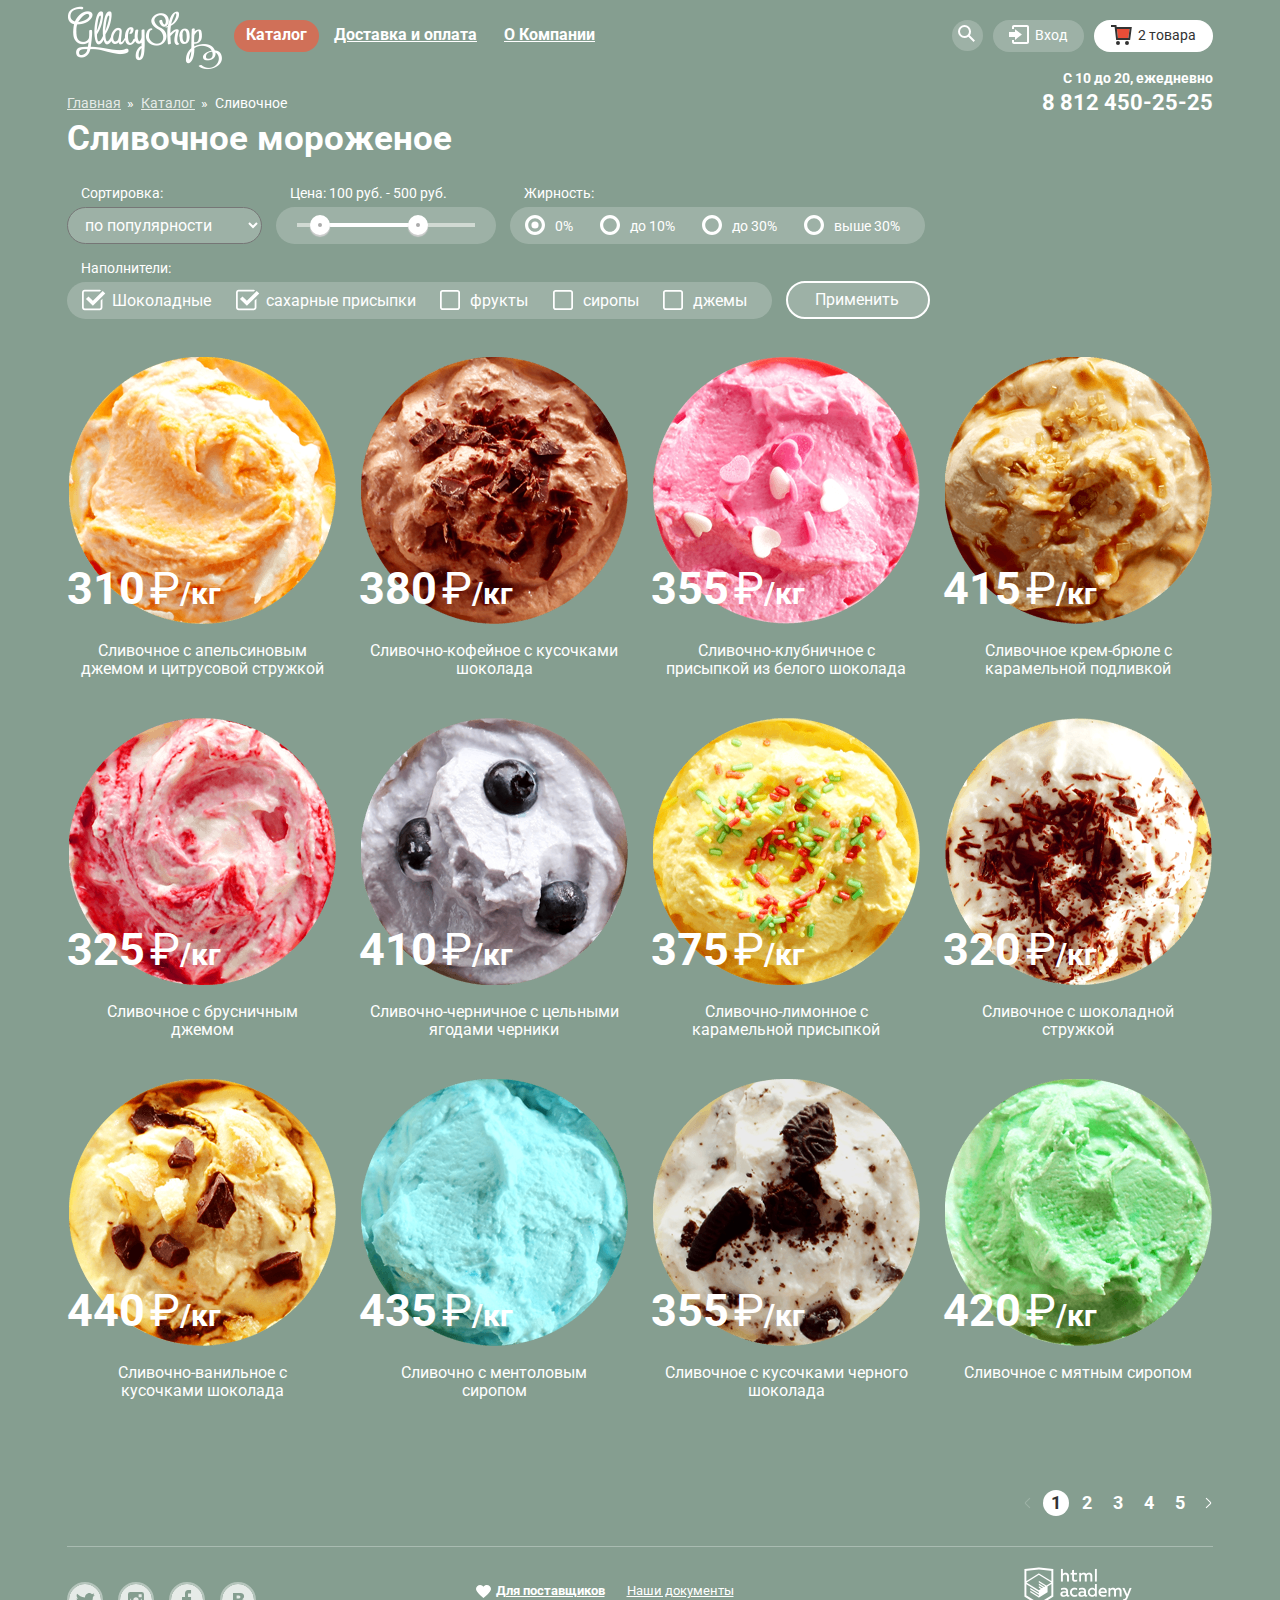
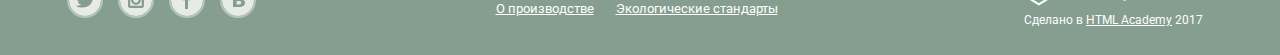
==== catalog.html @ 6d19d8b7 "Завершение стилизации" ====
<!DOCTYPE html>
<html lang="ru">
    <head>
    	<meta charset="utf-8">
    	<title>Каталог Глейси</title>
    	<link rel="stylesheet" href="css/normalize.css">
    	<link href="https://fonts.googleapis.com/css?family=Roboto" rel="stylesheet">
    	<link href="https://fonts.googleapis.com/css?family=Roboto:400,700" rel="stylesheet">
    	<link rel="stylesheet" type="text/css" href="css/style.css">
  	</head>
  	<body class="inner-page">
		<header class="main-header">
			<nav class="main-navigation">
				<div class="container">
					<a class="main-header-logo" href="index.html">
						<img src="img/index-logo.png" width="154" height="64" alt="логотип Глейси">
					</a>
					<ul class="site-navigation">
						<li class="site-navigation-item site-navigation-current">
							<a class="no-hover">Каталог</a>

							<!--Появляется при наведении-->
							<ul class="catalog-navigation-hover">
								<li><a href="">Новинки</a></li>
								<li class="catalog-navigation-current"><a href="">Сливочные</a></li>
								<li><a href="">Щербеты</a></li>
								<li><a href="">Фруктовый лед</a></li>
								<li><a href="">Мелорин</a></li>
							</ul>
						</li>
						<li class="site-navigation-item">
							<a href="">Доставка и оплата</a>
						</li>
						<li class="site-navigation-item">
							<a href="">О Компании</a>
						</li>
					</ul>
					<ul class="user-navigation">
						<li class="search-link">
							<a href="#">
								<svg xmlns="http://www.w3.org/2000/svg" xmlns:xlink="http://www.w3.org/1999/xlink" width="17" height="17" viewBox="0 0 17 17">
                                <path fill="#FFF" d="M16.958 15.527L11.75 10.32A6.455 6.455 0 0 0 13 6.5 6.5 6.5 0 1 0 6.5 13a6.465 6.465 0 0 0 3.839-1.263l5.205 5.204 1.414-1.414zM6.5 11C4.019 11 2 8.981 2 6.5S4.019 2 6.5 2 11 4.019 11 6.5 8.981 11 6.5 11z"/>
                                </svg>
							<span class="visually-hidden">Поиск</span>
							</a>
 							<!--Появляется при наведении-->
 							 <div class="hover-search"> 
 						    <section class="button-search-hover">
 							    <form class="search-link-form" action="https://echo.htmlacademy.ru" method="get">
 								    <label class="visually-hidden" for="button-search">
                                        Поиск
                                    </label>
 								    <input type="text" id="button-search" name="search" placeholder="Что ищем?">
 							    </form>
 						    </section>
                            </div>
 						</li>
 						<li class="login-link">
 							<a class="login-link-user" href="#">
 								<svg xmlns="http://www.w3.org/2000/svg" xmlns:xlink="http://www.w3.org/1999/xlink" width="21" height="19" viewBox="0 0 21 19">
                                <g fill="#FFF">
                                <path d="M6 14.875L12.917 9.5 6 4.125v2.917H-.042v4.917H6z"/>
                                <path d="M18 0H5C3.9 0 3 .9 3 2v2h2V2h13v15H5v-2H3v2c0 1.1.9 2 2 2h13c1.1 0 2-.9 2-2V2c0-1.1-.9-2-2-2z"/>
                                </g>
                                </svg>
 							Вход
 							</a>
 							<!--Появляется при наведении-->
 							<div class="hover-link">
 						    <section class="button-login-hover">
 							    <form class="login-link-form" action="https://echo.htmlacademy.ru" method="post">
 								    <p>
 									    <label class="visually-hidden" for="button-email">Электронная почта</label>
 									    <input class="login-link-email" type="email" id="button-email" name="email" placeholder="Электронная почта">
 								    </p>
 								    <p>
 									    <label class="visually-hidden" for="button-password">Пароль</label>
 									    <input class="login-link-password" type="password" id="button-password" name="password" placeholder="Пароль">
                                    </p>
                                    <div class="login-link-footer">
                                        <button class="button button-login-link" type="submit" name="button-link">Войти</button>
                                        <p class="password-info">
                                            <a href="#">Забыли пароль?</a>
                                            <a href="#">Новая регистрация</a>
                                        </p>
                                    </div>
                                </form>
 						    </section>
                            </div>
 					    </li>
 						</li>
						<li class="basket basket-inner">
							<a class="basket-link" href="#">
								<svg xmlns="http://www.w3.org/2000/svg" width="21" height="20" viewBox="0 0 21 20">
                                <g fill="#333">
                                <path class="basket-orange" fill="#E84D37" d="M5.888 4.031L6.922 13h10.45l1.176-8.969z"/>
                                <path d="M5.657 2.031L5.422 0H0v2h3.64l1.5 13h13.988l1.699-12.969H5.657zM17.372 13H6.922L5.888 4.031h12.66L17.372 13z"/>
                                <circle cx="6.984" cy="18" r="2"/>
                                <circle cx="15.984" cy="18" r="2"/>
                                </g>
                                </svg>
							2 товара
							</a>

							<!--Товары добавлены в корзину-->

							<div class="basket-hover">
								<table class="basket-product">
									<tr class="basket-product-row">
										<td class="basket-product-close"></td>
										<td class="basket-product-text basket-product-text-1"><a>Пломбир с апельсиновым джемом</a></td>
										<td>1,5кг x 200 руб.</td>
										<td>300 руб.</td>
									</tr>
									<tr class="basket-product-row">
										<td class="basket-product-close"></td>
										<td class="basket-product-text basket-product-text-2"><a>Клубничный пломбир с присыпкой из белого шоколада</a></td>
										<td>1,5кг x 300 руб.</td>
										<td>450 руб.</td>
									</tr>
									<tr>
										<td class="basket-product-price" colspan="4">Итого: 750 руб.</td>
									</tr>
								</table>
								<a class="button basket-hover-button">Оформить заказ</a>
							</div>
						</li>
					</ul>
				</div>
			</nav>
		</header>

		<main class="inner-container container">
			<div class="main-navigation-info">
                <p class="main-navigation-info-time">
                    С 10 до 20, ежедневно
                </p>
                <p class="main-navigation-info-tel">
                    8 812 450-25-25
                </p>
            </div>

			<ul class="breadcrumbs">
				<li><a href="index.html">Главная</a><span>&#187;</span></li>
				<li><a href="">Каталог</a><span>&#187;</span></li>
				<li class="breadcrumbs-current">Сливочное</li>
			</ul>
			<h1 class="page-title">Сливочное мороженое</h1>

			<section class="filtres">
				<h2 class="visually-hidden">Фильтр товаров</h2>
				<form class="filter" action="https://echo.htmlacademy.ru" method="get">
					<div class="sorting">
						<label><p class="filter-legend">Сортировка:</p>
							<div>
							<select>
								<option value="popularity">по популярности</option>
								<option value="inexpensive">сначала недорогие</option>
								<option value="expensive">сначала дорогие</option>
								<option value="percent">по жирности</option>
							</select>
							</div>
						</label>
					</div>
					<div class="range-filter">
						<p class="filter-legend">Цена: 100 руб.  - 500 руб.</p>
						<div class="range-controls">
							<div class="scale">
								<div class="bar"></div>
							</div>
							<div class="toggle toggle-min"></div>
							<div class="toggle toggle-max"></div>
						</div>
					</div>
					<div class="percent">
						<p class="filter-legend">Жирность:</p>
						<div>
						<ul id="percent-list">
							<li class="percent-item">
								<input class="visually-hidden" type="radio" id="filter-percent-0" name="creamy" checked>
								<label for="filter-percent-0">0%</label>
							</li>
							<li class="percent-item">
								<input class="visually-hidden" type="radio" id="filter-percent-to-10" name="creamy">
								<label for="filter-percent-to-10">до 10%</label>
							</li>
							<li class="percent-item">
								<input class="visually-hidden" type="radio" id="filter-percent-to-30" name="creamy">
								<label for="filter-percent-to-30">до 30%</label>
							</li>
							<li class="percent-item">
								<input class="visually-hidden" type="radio" id="filter-percent-after-30" name="creamy">
								<label for="filter-percent-after-30">выше 30%</label>
							</li>
						</ul>
						</div>
					</div>
					<div class="fillers">
						<p class="filter-legend">Наполнители:</p>
						<div>
						<ul class="fillers-list">
							<li class="fillers-item">
								<input type="checkbox" class="filter-input filter-input-checkbox visually-hidden" id="filter-chocolate " name="chocolate" checked="">
								<label for="filter-chocolate">Шоколадные</label>
							</li>
							<li class="fillers-item">
								<input type="checkbox" class="filter-input filter-input-checkbox visually-hidden" id="filter-sugary " name="sugary" checked="">
								<label for="filter-sugary">сахарные присыпки</label>
							</li>
							<li class="fillers-item">
								<input type="checkbox" class="filter-input filter-input-checkbox visually-hidden" id="filter-fruit" name="fruit">
								<label for="filter-fruit">фрукты</label>
							</li>
							<li class="fillers-item">
								<input type="checkbox" class="filter-input filter-input-checkbox visually-hidden" id="filter-syrup" name="syrup">
								<label for="filter-syrup">сиропы</label>
							</li>
							<li class="fillers-item">
								<input type="checkbox" class="filter-input filter-input-checkbox visually-hidden" id="filter-jam" name="jam">
								<label for="filter-jam">джемы</label>
							</li>
						</ul>
						</div>
					</div>
					<button class="filter-button" type="submit">Применить</button>
				</form>
			</section>

			<section class="catalog">
			
				<h2 class="visually-hidden">Список разновидностей сливочного мороженого</h2>
			
				<ul class="product-list">
					<li class="product-item">
						<img src="img/ice-product1.png" width="267" height="267" alt="Сливочное с апельсиновым джемом и цитрусовой стружкой">
						<p class="product-text">
							Сливочное с апельсиновым джемом и цитрусовой стружкой
						</p>
						<p class="product-price">
							310<span class="product-price-unicode">&#8381;</span><span>/кг</span>
						</p>
						<a class="product-link" href="#"></a>
					</li>
					<li class="product-item">
						<img src="img/ice-product2.png" width="267" height="267" alt="Сливочно-кофейное с кусочками шоколада">
						<p class="product-text">
							Сливочно-кофейное с кусочками шоколада
						</p>
						<p class="product-price">
							380<span class="product-price-unicode">&#8381;</span><span>/кг</span>
						</p>
						<a class="product-link" href="#"></a>
					</li>
					<li class="product-item">
						<img src="img/ice-product3.png" width="267" height="267" alt="Сливочно-клубничное с присыпкой из белого шоколада">
						<p class="product-text">
							Сливочно-клубничное с присыпкой из белого шоколада
						</p>
						<p class="product-price">
							355<span class="product-price-unicode">&#8381;</span><span>/кг</span>
						</p>
						<a class="product-link" href="#"></a>
					</li>
					<li class="product-item">
						<img src="img/ice-product4.png" width="267" height="267" alt="Сливочное крем-брюле с карамельной подливкой">
						<p class="product-text">
							Сливочное крем-брюле с карамельной подливкой
						</p>
						<p class="product-price">
							415<span class="product-price-unicode">&#8381;</span><span>/кг</span>
						</p>
						<a class="product-link" href="#"></a>
					</li>
					<li class="product-item">
						<img src="img/ice-product5.png" width="267" height="267" alt="Сливочное с брусничным джемом">
						<p class="product-text">
							Сливочное с брусничным джемом
						</p>
						<p class="product-price">
							325<span class="product-price-unicode">&#8381;</span><span>/кг</span>
						</p>
						<a class="product-link" href="#"></a>
					</li>
					<li class="product-item">
						<img src="img/ice-product6.png" width="267" height="267" alt="Сливочно-черничное с цельными ягодами черники">
						<p class="product-text">
							Сливочно-черничное с цельными ягодами черники
						</p>
						<p class="product-price">
							410<span class="product-price-unicode">&#8381;</span><span>/кг</span>
						</p>
						<a class="product-link" href="#"></a>
					</li>
					<li class="product-item">
						<img src="img/ice-product7.png" width="267" height="267" alt="Сливочно-лимонное с карамельной присыпкой">
						<p class="product-text">
							Сливочно-лимонное с карамельной присыпкой
						</p>
						<p class="product-price">
							375<span class="product-price-unicode">&#8381;</span><span>/кг</span>
						</p>
						<a class="product-link" href="#"></a>
					</li>
					<li class="product-item">
						<img src="img/ice-product8.png" width="267" height="267" alt="Сливочное с шоколадной стружкой">
						<p class="product-text">
							Сливочное с шоколадной стружкой
						</p>
						<p class="product-price">
							320<span class="product-price-unicode">&#8381;</span><span>/кг</span>
						</p>
						<a class="product-link" href="#"></a>
					</li>
					<li class="product-item">
						<img src="img/ice-product9.png" width="267" height="267" alt="Сливочно-ванильное с кусочками шоколада">
						<p class="product-text">
							Сливочно-ванильное с кусочками шоколада
						</p>
						<p class="product-price">
							440<span class="product-price-unicode">&#8381;</span><span>/кг</span>
						</p>
						<a class="product-link" href="#"></a>
					</li>
					<li class="product-item">
						<img src="img/ice-product10.png" width="267" height="267" alt="Сливочно с ментоловым сиропом">
						<p class="product-text">
							Сливочно с ментоловым сиропом
						</p>
						<p class="product-price">
							435<span class="product-price-unicode">&#8381;</span><span>/кг</span>
						</p>
						<a class="product-link" href="#"></a>
					</li>
					<li class="product-item">
						<img src="img/ice-product11.png" width="267" height="267" alt="Сливочное с кусочками черного шоколада">
						<p class="product-text">
							Сливочное с кусочками черного шоколада
						</p>
						<p class="product-price">
							355<span class="product-price-unicode">&#8381;</span><span>/кг</span>
						</p>
						<a class="product-link" href="#"></a>
					</li>
					<li class="product-item">
						<img src="img/ice-product12.png" width="267" height="267" alt="Сливочное с мятным сиропом">
						<p class="product-text">
							Сливочное с мятным сиропом
						</p>
						<p class="product-price">
							420<span class="product-price-unicode">&#8381;</span><span>/кг</span>
						</p>
						<a class="product-link" href="#"></a>
					</li>
				</ul>

				<div class="pagination">
				
				<a class="pagination-toggle pagination-toggle-prev pagination-disabled">prev</a>

				<ul class="pagination-list">
					<li class="pagination-item pagination-item-current">
						<a>1</a>
					</li>
					<li class="pagination-item">
						<a href="#">2</a>
					</li>
					<li class="pagination-item">
						<a href="#">3</a>
					</li>
					<li class="pagination-item">
						<a href="#">4</a>
					</li>
					<li class="pagination-item">
						<a href="#">5</a>
					</li>
				</ul>

				<a class="pagination-toggle pagination-toggle-next">next</a>
				
				</div>
			</section>
		</main>

		<footer class="main-footer">
			<div class="container">
			<div class="footer-social">
				<ul class="footer-social-list">
					<li class="footer-social-item">
						<a class="button-social button-social-tw" href="#">
							<svg xmlns="http://www.w3.org/2000/svg" width="32" height="32" viewBox="0 0 32 32">
                        	<path fill="#FFF" d="M16 0C7.164 0 0 7.164 0 16c0 8.837 7.164 16 16 16 8.837 0 16-7.163 16-16 0-8.836-7.163-16-16-16zm7.944 12.809c-.251 6.516-3.463 10.832-10.992 10.702h-.486c-.447 0-4.543-.443-5.344-1.823 2.479.19 4.247-.406 5.12-1.136-1.048-.289-2.923-.461-3.251-2.848.384.104.618.221 1.299.113-1.307-.824-2.758-1.519-2.679-3.643.311.317 1.164.518 1.46.457-.768-.233-2.149-3.244-.974-4.781 1.984 1.79 4.075 3.482 7.804 3.643.227-2.214 1.24-3.699 3.168-4.325 1.84-.479 3.255.26 3.901 1.138.737-.224 1.453-.466 2.193-.685-.004.833-.569 1.463-.935 1.709.747.165 1.423-.475 1.423-.475-.184.963-1.094 1.725-1.707 1.954z"/>
                        	</svg>
                        	<span class="visually-hidden">Twiter</span>
						</a>
					</li>
					<li class="footer-social-item">
						<a class="button-social button-social-inst" href="#">
							<svg xmlns="http://www.w3.org/2000/svg" width="32" height="32" viewBox="0 0 32 32">
                        	<g fill="#FFF">
                        	<path d="M20.916 16a4.938 4.938 0 1 1-9.877 0c0-.394.051-.773.138-1.14h-.897v6.838h11.396V14.86h-.897c.086.367.137.746.137 1.14z"/>
                        	<path d="M15.978 18.659c1.466 0 2.659-1.193 2.659-2.659s-1.193-2.659-2.659-2.659c-1.466 0-2.659 1.193-2.659 2.659s1.192 2.659 2.659 2.659zM18.637 10.302h3.039v3.039h-3.039z"/>
                        	<path d="M16 0C7.164 0 0 7.164 0 16c0 8.837 7.164 16 16 16 8.837 0 16-7.163 16-16 0-8.836-7.163-16-16-16zm7.955 21.698a2.285 2.285 0 0 1-2.279 2.279H10.279A2.285 2.285 0 0 1 8 21.698V10.302a2.286 2.286 0 0 1 2.279-2.279h11.396a2.286 2.286 0 0 1 2.279 2.279v11.396z"/>
                        	</g>
                        	</svg>
                        	<span class="visually-hidden">Instagram</span>
						</a>
					</li>
					<li class="footer-social-item">
						<a class="button-social button-social-fb" href="#">
                        	<svg xmlns="http://www.w3.org/2000/svg" width="32" height="32" viewBox="0 0 32 32">
                        	<path fill="#FFF" d="M16 0C7.164 0 0 7.163 0 16s7.164 16 16 16c8.837 0 16-7.164 16-16S24.837 0 16 0zm4.062 9.455h-3.021v3.444h3.021v3.445h-3.021v8.61H14.02v-8.61H11v-3.445h3.021V9.455c0-1.902 1.353-3.445 3.021-3.445h3.021v3.445z"/>
                        	</svg>
                        	<span class="visually-hidden">Facebook</span>
						</a>
					</li>
					<li class="footer-social-item">
						<a class="button-social button-social-vk" href="#">
							<svg xmlns="http://www.w3.org/2000/svg" width="32" height="32" viewBox="0 0 32 32">
                        	<g fill="#FFF">
                        	<path d="M16.637 14.495c.402-.019.719-.082.951-.188.326-.145.54-.33.641-.559.101-.229.15-.496.15-.797 0-.232-.058-.465-.174-.697-.116-.232-.322-.405-.617-.517-.264-.1-.592-.155-.984-.165a76.242 76.242 0 0 0-1.652-.014h-.339v2.965h.565c.571 0 1.057-.009 1.459-.028zM18.118 17.084c-.282-.081-.672-.125-1.166-.132a127.97 127.97 0 0 0-1.55-.009h-.79v3.493h.264c1.014 0 1.74-.003 2.18-.009a3.2 3.2 0 0 0 1.212-.245c.377-.157.633-.364.774-.625s.214-.562.214-.9c0-.446-.088-.788-.261-1.03-.17-.241-.464-.423-.877-.543z"/>
                        	<path d="M16 0C7.164 0 0 7.164 0 16c0 8.837 7.164 16 16 16 8.837 0 16-7.163 16-16 0-8.836-7.163-16-16-16zm6.602 20.531a3.73 3.73 0 0 1-1.124 1.327c-.552.415-1.161.71-1.823.886s-1.501.264-2.519.264h-6.121V8.987h5.443c1.13 0 1.957.038 2.48.113a5.126 5.126 0 0 1 1.561.5c.533.27.929.632 1.189 1.087.26.455.392.975.392 1.558 0 .678-.179 1.278-.536 1.795-.358.518-.863.92-1.517 1.208v.075c.917.182 1.642.559 2.179 1.13.537.571.807 1.325.807 2.261 0 .678-.138 1.283-.411 1.817z"/>
                        	</g>
                        	</svg>
                        	<span class="visually-hidden">Vk</span>
						</a>
					</li>
				</ul>
			</div>

			<section class="provider">
 				<ul class="provider-list">
 					<li class="provider-item provider-item-love">
 						<a href="#">
                        <svg xmlns="http://www.w3.org/2000/svg" width="15" height="13" viewBox="0 0 15 13">
                        <path fill="#FFF" d="M10.799 0c-1.35 0-2.551.65-3.3 1.661A4.097 4.097 0 0 0 4.199 0C1.875 0 0 1.806 0 4.044 0 7.223 7.499 13 7.499 13s7.499-5.777 7.499-8.956C14.998 1.806 13.123 0 10.799 0z"/>
                        </svg>
                        Для поставщиков
                        </a>
 					</li>
 					<li class="provider-item">
 						<a href="#">Наши документы</a>
 					</li>
 					<li class="provider-item">
 						<a href="#">О производстве</a>
 					</li>
 					<li class="provider-item">
 						<a href="#">Экологические стандарты</a>
 					</li>
 				</ul>
 			</section>

			<section class="footer-copyright">
 				<a class="footer-copyright-logo" href="https://htmlacademy.ru/intensive/htmlcss">
 					<img src="img/logo-htmlacademy.png" width="108" height="39" alt="HTML Academy">
 				</a>
 				<p>
 					Сделано в <a href="https://htmlacademy.ru/intensive/htmlcss">HTML Academy</a> 2017
 				</p>
 			</section>
			</div>
		</footer>

  	</body>
</html>
---- css/style.css ----
body {
	min-width: 1200px;
	box-sizing: border-box;

	font-family: "Roboto", Arial, sans-serif;
	font-size: 16px;
	line-height: 18px;
	font-weight: 700;
	color: #ffffff;

	background-color: #859e90;
	background-position: top center;
	background-repeat: repeat;
}

.container {
	position: relative;
	width: 1146px;
	margin: 0 auto;
}

.slider-container {
	background-color: #849d8f;
	background-image: url("../img/ice-cream1-2.png");
	background-repeat: no-repeat;
	background-position: top -3px center;

	transition: background-image 0.9s ease, background-color 0.7s ease;
}

.visually-hidden {
  position: absolute;
  width: 1px;
  height: 1px;
  margin: -1px;
  border: 0;
  padding: 0;
  clip: rect(0 0 0 0);
  overflow: hidden;
}

.button {
	display: inline-block;
	padding: 13px 20px;
	padding-top: 9px;
	padding-left: 18px;

	font: inherit;
	font-weight: 600;
	font-size: 17px;
	line-height: 24px;
	text-align: center;
	color: #ffffff;
	vertical-align: top;
	text-decoration: none;
	text-shadow: 0 2px 5px rgba(160, 32, 11, 0.76);

	background-color: #f26843;
	background: linear-gradient(to bottom, #f26843 0%, #e74a35 100%);
	border-radius: 50px;
	box-shadow: 0 2px 2px rgba(172, 16, 0, 0.64);
	border: none;

	cursor: pointer;
}

.button:hover {
	background: linear-gradient(to bottom, #f58669 0%, #ec6f5e 100%);
	box-shadow: 0 2px 2px rgba(172, 16, 0, 1);
}

.button:active {
	background: linear-gradient(to bottom, #d84732 0%, #e1613e 100%);
	box-shadow: inset 0 2px 2px rgba(172, 16, 0,1);
}

.main-navigation {
	display: flex;
	padding-top: 6px;
	font-size: 16px;
	line-height: 18px;
	color: #ffffff;
	margin-bottom: -4px;
}

.main-navigation .container {
	display: flex;
}

.main-header-logo {
	width: 154;
	height: 68;
	margin-right: 12px;
	margin-left: 1px;
}

.site-navigation,
.user-navigation {
	display: flex;
	justify-content: space-between;
	align-self: center;
	flex-wrap: wrap;
	list-style: none;
	padding: 0;
	margin: 0;
	margin-bottom: 8px;
}

.site-navigation a,
.user-navigation a {
	display: block;
	color: #ffffff;
}

.site-navigation {
	min-width: 373px;
}

.site-navigation li {
	position: relative;
}

.site-navigation > li > a {
	padding: 6px 12px 8px;
	border-radius: 20px;
}

.user-navigation {
	min-width: 242px;
	font-size: 14px;
	font-weight: 400;
	margin-left: auto;
}

.user-navigation > li > a {
	position: relative;
	vertical-align: center;
	border-radius: 30px;
	background-color: rgba(255, 255, 255, 0.2);
	text-decoration: none;
}

.user-navigation > li {
	margin-right: 10px;
}

.user-navigation > li:last-child {
	margin-right: 0;
}

.search-link {
	position: relative;
}

.search-link > a {
	width: 31px;
	height: 31px;
	text-align: center;
	
	border-radius: 50%;
}

.search-link svg {
	position: absolute;
	top: 5px;
	left: 6px;
}

.hover-search {
	position: absolute;
	display: none;
	width: 300px;
	height: 10px;
	top: 30px;
	right: 0;
	background-color: transparent;
}

.button-search-hover {
	position: absolute;
	display: none;
	top: 5px;
	right: 0;
	width: 300px;
	padding: 20px 15px;
	border: 1px solid;
	border-radius: 5px;
	background-color: #f8f7f4;
	z-index: 10;
	box-shadow: 0 20px 20px 1px rgba(0, 0, 0, 0.4);
}

.search-link-form input {
	font-size: 14px; 
	line-height: 18px;
	color: #999999;
	width: 100%;
	padding: 15px;
	box-sizing: border-box;

	background-color: #ffffff;
	border: 1px solid #d3d3d2;
}

.login-link {
	position: relative;
}

.login-link-user  {
	padding: 6px 17px 8px 42px;
}

.hover-link {
	position: absolute;
	display: none;
	top: 30px;
	right: 0;
	background-color: transparent;
	width: 277px;
	height: 10px;
}

.button-login-hover {
	position: absolute;
	display: none;
	top: 5px;
	right: 0px;
	padding: 20px;
	color: #323232;
	width: 237px;
	z-index: 10;
	border-radius: 5px;

	background-color: #f8f7f4;
	box-shadow: 0 20px 20px 1px rgba(0, 0, 0, 0.4);
}

.search-link:hover .hover-search,
.search-link:hover .button-search-hover,
.login-link:hover .hover-link,
.login-link:hover .button-login-hover {
	display: block;
}


.login-link-form p {
	margin: 0;
	padding: 0;
}

.login-link-form input {
	box-sizing: border-box;
	width: 100%;
	padding: 15px;
	margin-bottom: 20px;
}

.login-link-footer {
	display: flex;
	justify-content: space-between;
	align-items: center;
}

.password-info a {
	font-size: 13px;
	line-height: 24px;
	font-weight: 700;
	color: #323232;
}

.password-info a:hover,
.password-indo a:active {
	color: #e84d37;
}

.password-info p {
	margin: 0;
	padding: 0;
}

.button-login-link {
	padding: 15px 25px;
}

.login-link-user svg {
	position: absolute;
	top: 5px;
	left: 16px;
}

.basket-link  {
	padding: 6px 17px 8px 44px;
}

.basket-link svg {
	position: absolute;
	top: 5px;
	left: 17px;
}

.inner-page .site-navigation-current > a {
	background-color: #d07058;
	text-decoration: none;
}

.site-navigation > li > a[href]:hover,
.site-navigation > li > a[href]:focus,
.user-navigation > li > a:hover,
.user-navigation > li > a:focus {
	background-color: #f7f6f3;
	color: #333333;
	text-decoration: none;
}

.search-link a:hover path,
.search-link a:active path,
.search-link a:focus path {
	fill: #333;
}

.login-link a:hover path,
.login-link a:active path,
.login-link a:focus path {
	fill: #333;
}

.basket a:hover path,
.basket a:hover circle,
.basket a:active path,
.basket a:active circle, 
.basket a:focus path,
.basket a:focus circle {
	fill: #333;
}

li.basket-inner a {
	position: relative;
	background-color: #fff;
	color: #323232;
}



.basket-inner a:hover path,
.basket-inner a:hover circle,
.basket-inner a:active circle,
.basket-inner a:active path,
.basket-inner a:focus circle,
.basket-inner a:focus path {
	fill: 333;
}

.basket-inner a:hover .basket-orange {
	fill: #E84D37;
}

.basket-inner::after {
	content: "";
	position: absolute;
	right: 0;
	bottom: top;
	width: 120px;
	height: 5px;
	background-color: transparent;
}

.basket-hover {
	display: none;
	position: absolute;
	z-index: 20;
	top: 50px;
	right: 0;
	width: 520px;
	padding: 10px;
	min-height: 220px;
	background-color: #fff;
	border-radius: 5px;
	box-shadow: 0 20px 20px 1px rgba(0, 0, 0, 0.4);
}

.basket-inner:hover .basket-hover {
	display: block;
}

.basket-product {
	width: 520px;
	font-size: 13px;
	line-height: 16px;
	background-color: #fff;
	color: #323232;
	border-collapse: collapse;
	margin-bottom: 5px;
}

.basket-product td {
	text-align: left;
	padding: 10px;
	padding-top: 15px;
	padding-bottom: 15px;
}

.basket-product-close {
	background-image: url("../img/product-close.png");
	background-repeat: no-repeat;
	background-position: 50% 50%;

	padding: 10px;
}

.basket-product-row .basket-product-text {
	padding-left: 50px;
	width: 230px;
}

.basket-product-text a::before {
	content: "";
	position: absolute;
	width: 33px;
	height: 33px;
}

.basket-product-text-1 a::before {
	top: -7px;
	left: -45px;
	background-image: url("../img/product-text-1.png");
	background-repeat: no-repeat;
}

.basket-product-text-2 a::before {
	top: 0px;
	left: -45px;
	background-image: url("../img/product-text-2.png");
	background-repeat: no-repeat;
}

td.basket-product-price {
	text-align: right;
	font-size: 15px;
	line-height: 18px;
	font-weight: bold;
}

.basket-product tr:nth-last-of-type(2) {
	border-bottom: 1px solid lightgray;
}

.basket-hover .basket-hover-button {
	font-size: 18px;
	line-height: 24px;
	color: #fff;
	width: 143px;
	padding: 0;
	padding: 10px 13px;
	margin-left: auto;
}


.no-hover::before {
	content: "";
	position: absolute;
	bottom: -5px;
	left: -5px;
	width: 143px;
	height: 5px;
	background-color: transparent;
}

.catalog-navigation-hover {
	display: none;
	position: absolute;
	top: 38px;
	left: -6px;
	z-index: 20;
	font-size: 14px;
	width: 143px;
	list-style: none;
	margin: 0;
	padding: 0;
	background-color: #fff;
	border-radius: 5px;
	overflow: hidden;
}

.site-navigation li:hover .catalog-navigation-hover {
	display: block;
}


.catalog-navigation-hover li {
	position: relative;
}

.catalog-navigation-hover a {
	display: block;
	color: #323232;
	padding: 8px 20px;
	padding-right: 0;
	text-decoration: none;
	font-weight: normal;
}

.catalog-navigation-current {
	background-color: rgba(208, 112, 88, 1);
}

.catalog-navigation-hover li:first-child a {
	font-weight: bold;
	padding-top: 13px;
	padding-bottom: 13px;
}

.catalog-navigation-hover li:first-child::after {
	content: "";
	position: absolute;
	bottom: 0;
	left: 11px;
	width: 120px;
	height: 1px;
	background-color: rgba(0, 0, 0, 0.2);
}

.catalog-navigation-hover li:last-child a {
	padding-bottom: 13px;
}

.catalog-navigation-hover a:hover {
	background-color: rgba(208, 112, 88, 0.2);
}

.catalog-navigation-hover a:active {
	background-color: rgba(208, 112, 88, 0.6);
}

.container {
	position: relative;
	padding: 0;
	margin-top: 0;
}

.inner-container {
	position: relative;
}

.main-navigation-info {
	position: absolute;
	z-index: 10;
	top: 0;
	right: 0;
	margin: 0;
	padding: 0;
	font-size: 14px;
	line-height: 16px;
	text-align: right;
}

.main-navigation-info-time {
	padding: 0;
	margin: 0;
	margin-bottom: 6px;
}

.main-navigation-info-tel {
	font-size: 22px;
	line-height: 22px;
	padding: 0;
	margin: 0;
}

		/* СЛАЙДЕР */

.slider {
	position: relative;

	padding-top: 319px;
	text-align: center;
	color: #fff;
	margin-right: -2px;
	margin-bottom: 2px;

}

.slider-list {
	margin: 0;
	padding: 0;

	list-style: none;
}

.slide {
	display: none;
}

.slide-title {
	width: 700px;
	margin: 0 auto;
	margin-bottom: 30px;

	font-size: 60px;
	line-height: 60px;
	font-weight: 800;
}


.slider-controls {
	position: absolute;
	bottom: 60px;
	left: 1px;
	z-index: 10;
	font-size: 0;
}

.slider-controls label {
	display: inline-block;
	width: 17px;
	height: 17px;
	margin-right: 8px;

	vertical-align: top;

	background-color: #transparent;
	border: 2px solid #ffffff;
	border-radius: 50%;
	cursor: pointer;
}

.slider-controls label:hover {
	background-color: rgba(255, 255, 255, 0.4);
}

#product-1:checked ~ .slider-container {
	background-color: #849d8f;
	background-image: url("../img/ice-cream1-2.png");
	background-repeat: no-repeat;
}

#product-2:checked ~ .slider-container {
	background-color: #8996a6;
	background-image: url("../img/ice-cream3-4.png");
	background-repeat: no-repeat;
}

#product-3:checked ~ .slider-container {
	background-color: #9d8b84;
	background-image: url("../img/ice-cream5-6.png");
	background-repeat: no-repeat;
}

#product-1:checked ~ .slider-container #slide1,
#product-2:checked ~ .slider-container #slide2,
#product-3:checked ~ .slider-container #slide3 {
display: block;
}

#product-1:checked ~ .slider-container label[for="product-1"],
#product-2:checked ~ .slider-container label[for="product-2"],
#product-3:checked ~ .slider-container label[for="product-3"] {
	background-color: #fff;
}

.slide-button {
	width: 220px;
	margin-bottom: 40px;
	padding-bottom: 11px;
	padding-left: 31px;
	padding-right: 29px;
	padding-top: 10px;
	font-size: 30px;
	line-height: 41px;
	letter-spacing: 1px;
}


.banners {
	font-size: 18px;
	line-height: 22px;
	font-weight: 700;
	color: #ffffff;
}

.banner-list {
	display: flex;
	justify-content: space-between;
	list-style: none;
	margin: 0;
	padding: 0;
}

.banners h3 {
	font-size: 34px;
	line-height: 41px;
	letter-spacing: 1px;
	word-spacing: -2px;
	padding: 0;
	margin: 0;
	margin-bottom: 15px;
}

.banner-item-text {
	margin: 0;
	padding: 0;
}

.banner-item {
	position: relative;
	width: 540px;
	height: 212px;
	border-radius: 15px;
	margin-right: 26px;
	margin-bottom: 40px;
	padding-left: 20px;
	padding-right: 20px;
	padding-top: 17px;

}

.banner-item-crimson {
	background-image: url("../img/crimson-bg.jpg");
	background-repeat: no-repeat;
}

.banner-item-chocolate {
	background-image: url("../img/chocolate-bg.jpg");
	background-repeat: no-repeat;
	margin-right: 0;
}

.button-banner {
	position: absolute;
	letter-spacing: 1px;
	bottom: 23px;
	right: 21px;
}

.product-list {
	display: flex;
	justify-content: space-between;
	flex-wrap: wrap;
	list-style: none;
	margin: 0;
	padding: 0;
}

.product-item {
	position: relative;
	width: 270px;
	font-weight: normal;
	margin-bottom: 40px;
	text-align: center;
}

.product-item a {
	color: #ffffff;
	font-weight: normal;
}

.product-item .hit {
	position: absolute;
	top: 1px;
	left: 0;
}

a.product-link {
	position: absolute;
	top: 0;
	right: 0;
	bottom: 0;
	left: 0;
}

.product-price {
	position: absolute;
	top: 178px;
	left: 0px;
	font-size: 45px;
	font-weight: bold;
}

.product-text {
	padding: 0 10px;
	margin: 0;
	margin-top: 14px;
}

.product-text a {
	text-decoration: underline;
}

.product-price span {
	font-size: 30px;
}

.product-price .product-price-unicode {
	font-size: 45px;
	font-weight: normal;
	margin-left: 5px;
}



.product-item a:hover,
.product-item a:active {
	color: #ffbc9e;
}

.product-item:hover {
	background-color: rgba(255, 255, 255, 0.2);
}

.features {
	color: #323232;
	border-radius: 15px;
	width: 1146px;
	height: 305px;
	margin-bottom: 40px;

	background-image: url("../img/pattern-bg.jpg");
	background-repeat: no-repeat;

	border-top: 1px solid transparent;
}

.features h3 {
	font-size: 24px;
	line-height: 30px;
	color: #323232;
	margin: 0;
	padding: 0;
	margin-top: 28px;
	margin-left: 20px;
	margin-right: 20px;
}

.features-list {
	display: flex;
	flex-wrap: wrap;
	justify-content: space-between;
	list-style: none;
	line-height: 22px;
	font-size: 16px;
	padding: 0;
	margin: 0;
}

.features-item {
	width: 540px;
	margin-left: 20px;
}

.features-item:nth-of-type(3),
.features-item:nth-of-type(4) {
	margin-top: 6px;
}

.features-item:nth-of-type(2),
.feauters-item:nth-of-type(4) {
	margin-left: 0;
}

.features-item-text {
	position: relative;
	padding: 0;
	margin: 0;
	margin-left: 56px;
	margin-top: 18px;

}

.features-item-text-2,
.features-item-text-4 {
	margin-left: 40px;
	padding-right: 15px;
}

.features-item-text::before {
	content: "";
	position: absolute;
	width: 49px;
	height: 49px;
	z-index: 10;
}

.features-item-text-1::before {
	top: -13px;
	left: -55px;
	background-image: url("../img/features-photo1.png");	
}

.features-item-text-2::before {
	top: -13px;
	left: -58px;
	background-image: url("../img/features-photo2.png");
}

.features-item-text-3::before {
	top: -15px;
	left: -55px;
	background-image: url("../img/features-photo3.png");
}

.features-item-text-4::before {
	top: -15px;
	left: -58px;
	background-image: url("../img/features-photo4.png");	
}

.index-column {
	display: flex;
	justify-content: space-between;
	margin-bottom: 40px;
}	

.news {
	color: #323232;
	width: 560px;
	border-radius: 15px;
	padding: 0;
	margin: 0;
	height: 220px;

	background-image: url("../img/news-bg.jpg");
	background-repeat: no-repeat;
}

.news-list {
	color: #323232;
	list-style: none;
	margin: 0;
	padding: 0;
}

.news-list h3 {
	font-weight: 600;
	color: #323232;
	margin: 0;
	padding: 0;
	font-size: 16px;
	line-height: 20px;
	
	margin-top: 25px;
	margin-left: 20px;
	margin-bottom: 0px;
}

.news-item-text {
	width: 285px;
	height: 84px;
	margin-left: 20px;
	margin-top: 7px;
	font-size: 24px;
}

.news-list a {
	color: #323232;
	line-height: 30px;
	text-decoration: underline;
}

.news-list a:hover,
.news-list a:active {
	color: #e84d37;
}

.distribution {
	display: flex;
	color: #5a5a5a;
	font-weight: 400;
	width: 560px;
	height: 220px;
	border-radius: 15px;
	padding: 0;
	margin: 0;

	background-image: url("../img/email-bg.png");
}

.distribution-wraper {
	width: 529px;
	height: 144px;
	margin: auto;
	padding: 33px 21px;
	padding-right: 0;
	background-color: #f8f7f4;
	border-radius: 15px;
}

.distribution-text {
	font-size: 16px;
	line-height: 22px;
	padding: 0;
	margin: 0;
	margin-bottom: 33px;
	padding-right: 20px;
}

.distribution-form input[type="email"] {
	width: 335px;
	height: 8px;
	padding: 15px;
	margin-right: 10px;
	margin-top: 2px;
	border-radius: 5px;
	box-shadow: none;
}

.distribution-button {

}

.map {
	position: relative;
	background-color: transparent;
	color: #323232;
	width: 1200px;
	height: 430px;
	margin-left: auto;
	margin-right: auto;
	margin-bottom: 17px;
}

.map img {
	position: absolute;
	top: 0;
	left: 0;
	z-index: -1;
}

.contact-info {
	position: absolute;
	top: 63px;
	right: 27px;
	font-size: 14px;
	font-weight: normal;
	line-height: 20px;
	color: #323232;
	width: 252px;
	height: 241px;
	background-color: #fdfefe;
	border-radius: 15px;

	padding: 32px 25px;
}

.contact-info-address {
	padding: 0;
	margin: 0;
	margin-bottom: 15px;
}

.contact-info span {
	font-size: 18px;
	line-height: 26px;
	font-weight: 700;
}

.contact-info-tel {
	padding: 0;
	margin: 0;
	margin-bottom: 26px;
}

.contact-button {
	width: 252px;
	letter-spacing: 1px;
	word-spacing: -2px;
}

.main-footer ul {
	list-style: none;
	font-size: 13px;
	font-weight: 400;
	line-height: 18px;
	padding: 0;
	margin: 0;
}

.main-footer a {
	color: #ffffff;
	text-decoration: underline;
}

.main-footer a:hover,
.main-footer a:active {
	color: #ffbc9e;
}

footer .container {
	display: flex;
	justify-content: space-between;
	margin-top: 20px;
	padding-bottom: 26px;
}

.footer-social {
	width: 260px;
	margin-top: 15px;
}

.footer-social-list {
	display: flex;
	padding: 0;
	margin: 0;
	list-style: none;
}

.footer-social-item {
	margin-right: 15px;
}

.footer-social-item svg {
	border: 2px solid rgba(255, 255, 255, 0.5);
	border-radius: 50%;
}

.footer-social-item:last-child {
	margin-right: 0;
}

.button-social {
	opacity: 0.8;
}

.button-social:hover {
	opacity: 1;
}

.provider {
	width: 360px;
	margin-top: 15px;
}

.provider-list {
	display: flex;
	flex-wrap:  wrap;
	padding: 0;
	margin: 0;
}

.provider-item {
	margin-right: 22px;
}

.provider-item-love a {
	position: relative;
	font-weight: 700;
}

.provider-item-love svg {
	position: absolute;
	top: 2px;
	left: -20px;
}

.footer-copyright {
	width: 189px;
	padding-left: 0px;
}

.footer-copyright p,
.footer-copyright a {
	font-size: 12px;
	line-height:  18px;
	font-weight: normal;
	padding: 0;
	margin: 0;
}

			/* Модальные окна */		

@keyframes bounce {
	0% { transform: translateY(-2000px) };
	70% { transform: translateY(30px) };
	90% { transform: translate(-50px) };
	100% { transform: translate(0) };
	0% {
		transform: rotate(0deg);
	}
	20% {
		transform: rotate(15deg);
	}
	40% {
		transform: rotate(-15deg);
	}
	60% {
		transform: rotate(15deg);
	}
	80% {
		transform: rotate(-15deg);
	}
	100% {
		transform: rotate(0deg);
	}
}


.modal-feedback {
	display: none;
	position: fixed;
	z-index: 11;
	top: 200px;
	left: 50%;
	width: 430px;
	color: #323232;
	padding: 25px;
	padding-top: 20px;
	padding-bottom: 95px;
	margin-left: -215px;
	border-radius: 15px;

	background-color: #f8f7f3;
}

.modal-show {
	display: block;
	animation-name: bounce;
	animation-duration: 0.4s;
}

.modal-feedback h3 {
	font-size: 24px;
	line-height: 28px;
	font-weight: 700;
	color: #323232;

	margin: 0;
	margin-bottom: 20px;
}

.modal-feedback p {
	padding: 0;
	margin: 0;
	margin-bottom: 20px;
}

.modal-feedback p:last-child {
	margin-bottom: 0;
}

.feedback-form input[type="text"],
.feedback-form input[type="email"] {
	width: 237px;
	height: 15px;
	padding: 15px;
}

.feedback-form .feedback-button {
	position: absolute;
	right: 25px;		
	bottom: 25px;
}

.feedback-form input[type="text"],
.feedback-form input[type="email"],
.feedback-form text-area {
	font: inherit;
	color: #000000;
	font-weight: 400;

	background-color: #ffffff;
	border: 1px solid #d3d3d2;
}

.modal-feedback .modal-close {
	position: absolute;
	top: 15px;
	right: 15px;
	font-size: 0;
	width: 18px;
	height: 18px;
	background-color: transparent;
	border: none;
	cursor: pointer;
}

.modal-feedback .modal-close::before,
.modal-feedback .modal-close::after {
	content: "";
	position: absolute;
	top: 8px;
	left: -1px;
	width: 20px;
	height: 2px;
	background-color: #323232;
}

.modal-feedback .modal-close::before {
	transform: rotate(45deg);
}

.modal-feedback .modal-close::after {
	transform: rotate(-45deg);
}

/*------Внутренняя страница---*/

.inner-page {
	font-family: "Roboto", Arial, sans-serif;
}

.inner-container {
	padding-top: 25px;
}

.page-title {
	padding: 0;
	margin: 0;
	margin-bottom: 25px;

	font-size: 35px;
	line-height: 41px;
	font-weight: 700;
	color: #ffffff;
}

.breadcrumbs  {
	/*position: absolute;*/
	display: flex;
	font-size: 14px;
	line-height: 16px;
	color: #ffffff;
	font-weight: 400;
	list-style: none;
	padding: 0;
	margin: 0;
	margin-bottom: 7px;
}

.breadcrumbs li {
	position: relative;
	margin-right: 20px;
}

.breadcrumbs a {
	color: rgba(255, 255, 255, 0.8);
	font-weight: normal;
}

.breadcrumbs span {
	position: absolute;
	left: 60px;
}

.breadcrumbs a:hover,
.breadcrumbs a:active {
	color: #ffbc9e;
}

.filtres {
	font-size: 14px;
	font-weight: 400;
	margin-bottom: 38px;
}

form.filter {
	display: flex;
	flex-wrap: wrap;
}

.filter ul,
.filter select {
	height: 37px;
	border-radius: 25px;
	color: #fff;
}

.filter > div {
	margin-right: 14px;
}

.sorting select {
	width: 195px;
	font-size: 16px;
	padding-left: 13px;
}

.sorting p {
	padding: 0;
	margin: 0;
	margin-bottom: 5px;
	padding-left: 14px;
}

.range-filter {
	width: 220px;
}

.range-filter p {
	padding: 0;
	margin: 0;
	margin-bottom: 5px;
	padding-left: 14px;
}

.range-controls {
	position: relative;
	height: 21px;
	background-color: rgba(255, 255, 255, 0.2);
	border-radius: 25px;
	padding-top: 16px;
	padding-left: 21px;
	padding-right: 21px;
}

.range-controls .scale {
	height: 4px;
	background-color: #d1dad3;
}

.range-controls .bar {
	width: 60%;
	height: 4px;
	margin-left: 10%;
	background-color: #fff;
}

.range-controls .toggle {
	position: absolute;
	top: 8px;
	left: 0;

	width: 4px;
	height: 4px;
	padding: 0;

	border: 8px solid #fff;
	background-color: #ababab;
	box-shadow: 0 2px 1px 0 #cfcfcf;
	border-radius: 50%;
	cursor: pointer;
}

.range-controls .toggle-min {
	left: 34px;
}

.range-controls .toggle-max {
	left: 132px;
}

.percent ul {
	display: flex;
	flex-wrap: wrap;
	justify-content: space-between;
	width: 345px;
	padding: 0;
	padding-left: 45px;
	padding-right: 25px;
	margin: 0;
	list-style: none;
}

.percent p {
	padding: 0;
	margin: 0;
	margin-bottom: 5px;
	padding-left: 14px;
}

.percent div {
	background-color: rgba(255, 255, 255, 0.2);
	padding-top: 10px;
	border-radius: 25px;
	height: 27px;
}

.percent  li {
	position: relative;
	/*margin-left: 45px;*/
}

.percent label:before {
	content: "";
	position: absolute;
	left: -30px;
	top: -2px;
	background-image: url("../img/radio-off.svg");
	background-repeat: no-repeat;
	-webkit-background-size: 20px;
	background-size: 20px;
	width: 26px;
	height: 26px;
}

.percent input[type="radio"]:checked ~ label:before {
	background-image: url("../img/radio-on.svg");
}

.fillers-list {
	display: flex;
	justify-content: space-between;
	list-style: none;
	padding: 0;
	margin: 0;
	padding-left: 45px;
	padding-right: 25px;
	width: 635px;
	font-size: 16px;
}

.fillers p {
	padding: 0;
	margin: 0;
	margin-bottom: 5px;
	margin-top: 15px;
	padding-left: 14px;
}

.fillers div {
	background-color: rgba(255, 255, 255, 0.2);
	border-radius: 25px;
	padding-top: 10px;
	height: 27px;
}

.fillers li {
	position: relative;
}

.fillers label::before {
	content: "";
	position: absolute;
	left: -30px;
	top: -2px;
	width: 25px;
	height: 25px;
	background-image: url(../img/checkbox-off.svg);
	background-repeat: no-repeat;
	-webkit-background-size: 20px 20px;
	background-size: 20px 20px;
}

.fillers input:checked ~ label::before {
	background-image: url(../img/checkbox-on.svg);
	-webkit-background-size: 24px 24px;
	background-size: 24px 24px;
	top: -4px;
}

select {
	color: #ffffff;
	background-color: rgba(255, 255, 255, 0.2);
}

select:hover {
	color: #323232;
}

.filter-button {
	align-self: flex-end;
	font-size: 16px;
	line-height: 18px;
	border: 2px solid #ffffff;
	color: #ffffff;
	background-color: rgba(255, 255, 255, 0.2);
	min-height: 32px;
	padding-top: 8px;
	padding-bottom: 8px;
	padding-left: 27px;
	padding-right: 29px;
	border-radius: 25px;
}

.filter-button:hover {
	color: #323232;
	background-color: #ffffff;
}

.filter-button:active {
	background-color: #eaeaea;
}

.pagination {
	display: flex;
	justify-content: flex-end;
	align-items: center;
	margin-top: 50px;
	margin-bottom: 30px;
}

.pagination-list {
	display: flex;
	justify-content: space-between;
	list-style: none;
	margin: 0;
	padding: 0;
	margin-left: 6px;
	margin-right: 10px;
}

.pagination-item a {
	display: inline-block;
	width: 26px;
	height: 26px;
	font-size: 18px;
	line-height: 26px;
	vertical-align: middle;
	text-align: center;
	text-decoration: none;
	border-radius: 50%;
	color: #fff;
	margin-left: 5px;
}

.pagination-item a[href]:hover {
	background-color: rgba(255, 255, 255, 0.2);
}

.pagination-item-current a {
	color: #323232;
	background-color: #fff;
}

.pagination-toggle {
	position: relative;
	display: block;
	font-size: 0;
	width: 10px;
	height: 13px;
	cursor: pointer;
}

.pagination-toggle::before,
.pagination-toggle::after {
	content: "";
	position: absolute;
	width: 1px;
	height: 7px;
	background-color: #fff;
}

.pagination-toggle::before {
	top: 0px;
	left: 5px;
	transform: rotate(45deg);
}

.pagination-toggle::after {
	top: 5px;
	left: 5px;
	transform: rotate(-45deg);
}

.pagination-toggle-next::before {
	transform: rotate(-45deg);
}

.pagination-toggle-next::after {
	transform: rotate(45deg);
}

.pagination-disabled {
	opacity: 0.2;
}

.inner-container {
	border-bottom: 1px solid rgba(255, 255, 255, 0.3);
}
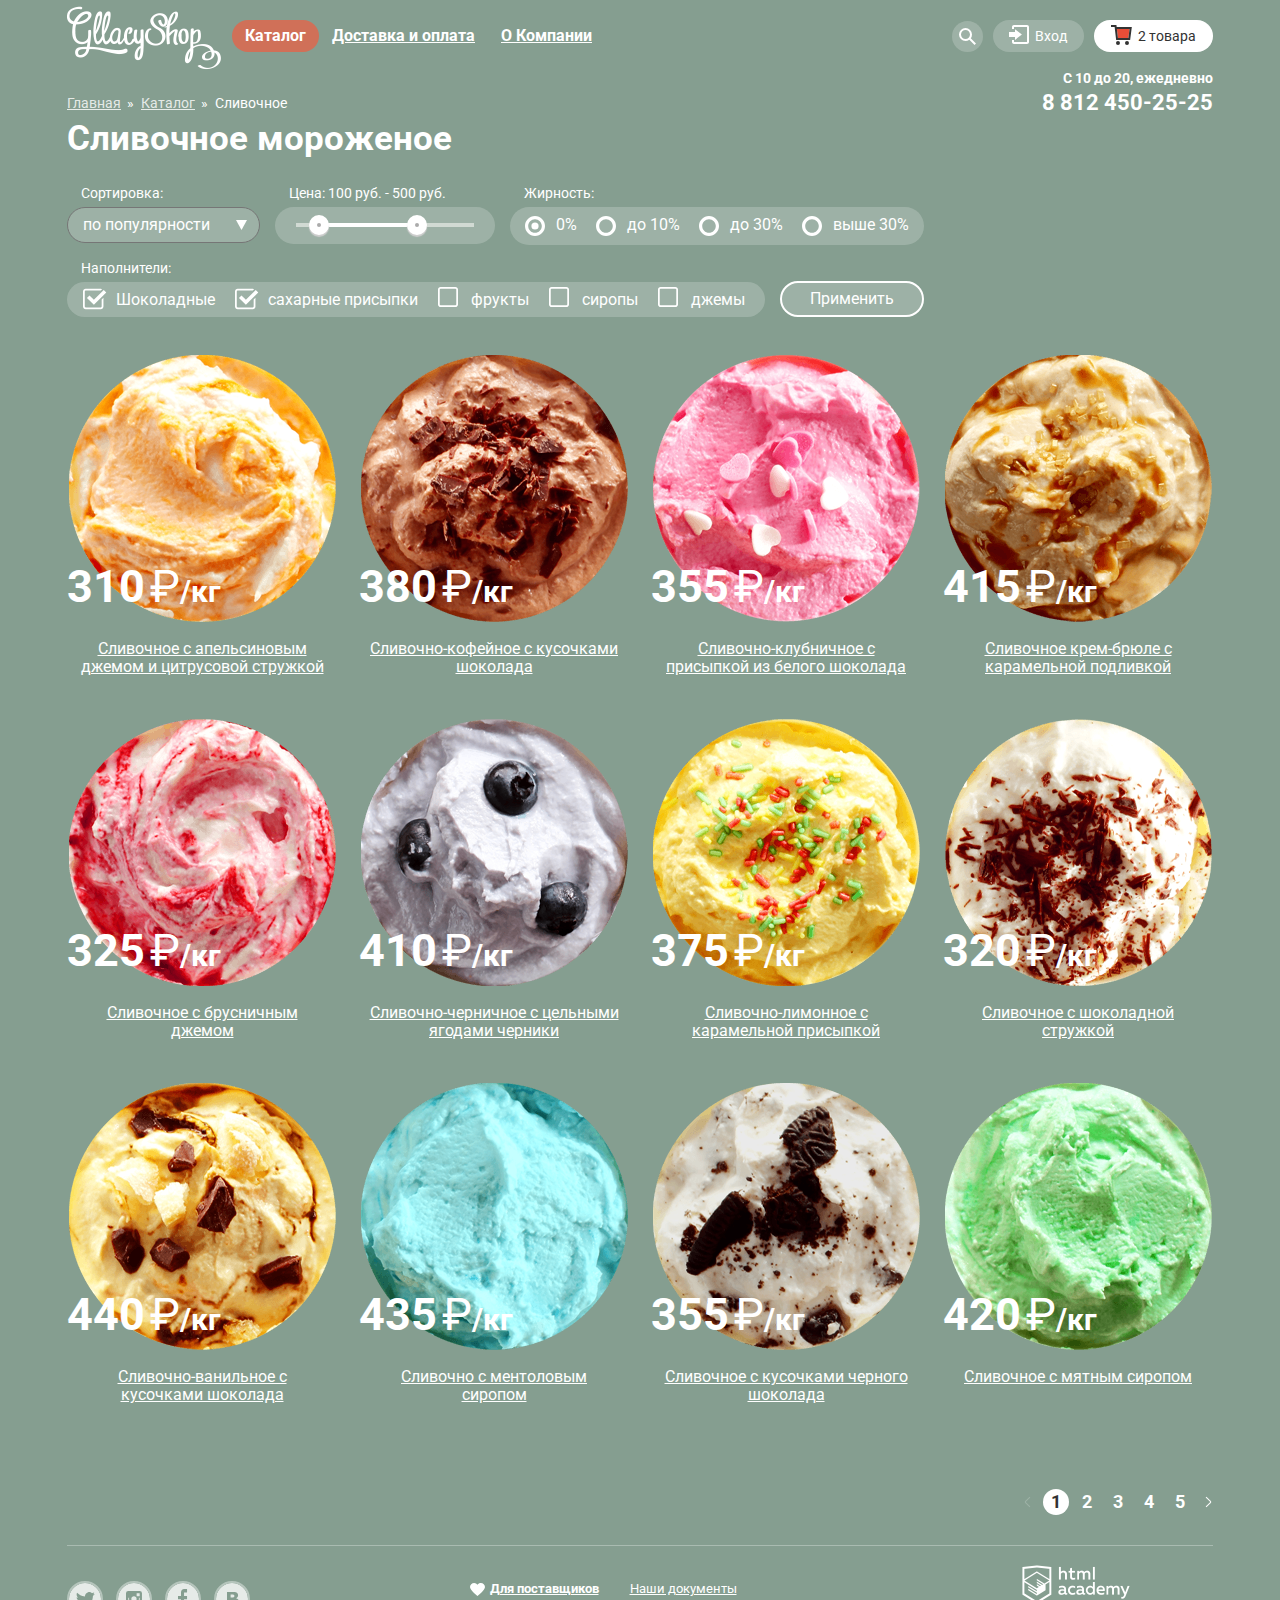
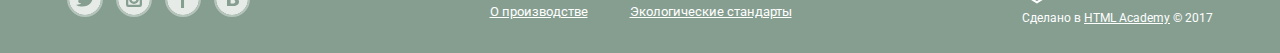
==== commit 0393fa23: "Верстка интерактивных элементов" ====
--- a/catalog.html
+++ b/catalog.html
@@ -18,7 +18,6 @@
 					<ul class="site-navigation">
 						<li class="site-navigation-item site-navigation-current">
 							<a class="no-hover">Каталог</a>
-
 							<!--Появляется при наведении-->
 							<ul class="catalog-navigation-hover">
 								<li><a href="">Новинки</a></li>
@@ -39,71 +38,70 @@
 						<li class="search-link">
 							<a href="#">
 								<svg xmlns="http://www.w3.org/2000/svg" xmlns:xlink="http://www.w3.org/1999/xlink" width="17" height="17" viewBox="0 0 17 17">
-                                <path fill="#FFF" d="M16.958 15.527L11.75 10.32A6.455 6.455 0 0 0 13 6.5 6.5 6.5 0 1 0 6.5 13a6.465 6.465 0 0 0 3.839-1.263l5.205 5.204 1.414-1.414zM6.5 11C4.019 11 2 8.981 2 6.5S4.019 2 6.5 2 11 4.019 11 6.5 8.981 11 6.5 11z"/>
+                                	<path fill="#FFF" d="M16.958 15.527L11.75 10.32A6.455 6.455 0 0 0 13 6.5 6.5 6.5 0 1 0 6.5 13a6.465 6.465 0 0 0 3.839-1.263l5.205 5.204 1.414-1.414zM6.5 11C4.019 11 2 8.981 2 6.5S4.019 2 6.5 2 11 4.019 11 6.5 8.981 11 6.5 11z"/>
                                 </svg>
-							<span class="visually-hidden">Поиск</span>
+								<span class="visually-hidden">Поиск</span>
 							</a>
  							<!--Появляется при наведении-->
- 							 <div class="hover-search"> 
- 						    <section class="button-search-hover">
- 							    <form class="search-link-form" action="https://echo.htmlacademy.ru" method="get">
- 								    <label class="visually-hidden" for="button-search">
-                                        Поиск
-                                    </label>
- 								    <input type="text" id="button-search" name="search" placeholder="Что ищем?">
- 							    </form>
- 						    </section>
+ 							<div class="hover-search"> 
+ 						    	<section class="button-search-hover">
+ 						    		<h2 class="visually-hidden">Выпадающая форма поиска при наведении</h2>
+ 							    	<form class="search-link-form" action="https://echo.htmlacademy.ru" method="get">
+ 								    	<label class="visually-hidden" for="button-search">
+                                        	Поиск
+                                    	</label>
+ 								    	<input type="text" id="button-search" name="search" placeholder="Что ищем?">
+ 							    	</form>
+ 						    	</section>
                             </div>
  						</li>
  						<li class="login-link">
  							<a class="login-link-user" href="#">
  								<svg xmlns="http://www.w3.org/2000/svg" xmlns:xlink="http://www.w3.org/1999/xlink" width="21" height="19" viewBox="0 0 21 19">
-                                <g fill="#FFF">
-                                <path d="M6 14.875L12.917 9.5 6 4.125v2.917H-.042v4.917H6z"/>
-                                <path d="M18 0H5C3.9 0 3 .9 3 2v2h2V2h13v15H5v-2H3v2c0 1.1.9 2 2 2h13c1.1 0 2-.9 2-2V2c0-1.1-.9-2-2-2z"/>
-                                </g>
+                                	<g fill="#FFF">
+                                		<path d="M6 14.875L12.917 9.5 6 4.125v2.917H-.042v4.917H6z"/>
+                                		<path d="M18 0H5C3.9 0 3 .9 3 2v2h2V2h13v15H5v-2H3v2c0 1.1.9 2 2 2h13c1.1 0 2-.9 2-2V2c0-1.1-.9-2-2-2z"/>
+                                	</g>
                                 </svg>
- 							Вход
+ 								Вход
  							</a>
  							<!--Появляется при наведении-->
  							<div class="hover-link">
- 						    <section class="button-login-hover">
- 							    <form class="login-link-form" action="https://echo.htmlacademy.ru" method="post">
- 								    <p>
- 									    <label class="visually-hidden" for="button-email">Электронная почта</label>
- 									    <input class="login-link-email" type="email" id="button-email" name="email" placeholder="Электронная почта">
- 								    </p>
- 								    <p>
- 									    <label class="visually-hidden" for="button-password">Пароль</label>
- 									    <input class="login-link-password" type="password" id="button-password" name="password" placeholder="Пароль">
-                                    </p>
-                                    <div class="login-link-footer">
-                                        <button class="button button-login-link" type="submit" name="button-link">Войти</button>
-                                        <p class="password-info">
-                                            <a href="#">Забыли пароль?</a>
-                                            <a href="#">Новая регистрация</a>
-                                        </p>
-                                    </div>
-                                </form>
- 						    </section>
+ 						    	<section class="button-login-hover">
+ 						    		<h2 class="visually-hidden">Выпадающая форма входа при наведении</h2>
+ 							    	<form class="login-link-form" action="https://echo.htmlacademy.ru" method="post">
+ 								    	<p>
+ 									    	<label class="visually-hidden" for="button-email">Электронная почта</label>
+ 									    	<input class="login-link-email" type="email" id="button-email" name="email" placeholder="Электронная почта">
+ 								    	</p>
+ 								    	<p>
+ 									    	<label class="visually-hidden" for="button-password">Пароль</label>
+ 									    	<input class="login-link-password" type="password" id="button-password" name="password" placeholder="Пароль">
+                                    	</p>
+                                    	<div class="login-link-footer">
+                                        	<button class="button button-login-link" type="submit" name="button-link">Войти</button>
+                                        	<p class="password-info">
+                                            	<a href="#">Забыли пароль?</a>
+                                            	<a href="#">Новая регистрация</a>
+                                        	</p>
+                                    	</div>
+                                	</form>
+ 						    	</section>
                             </div>
  					    </li>
- 						</li>
 						<li class="basket basket-inner">
 							<a class="basket-link" href="#">
 								<svg xmlns="http://www.w3.org/2000/svg" width="21" height="20" viewBox="0 0 21 20">
-                                <g fill="#333">
-                                <path class="basket-orange" fill="#E84D37" d="M5.888 4.031L6.922 13h10.45l1.176-8.969z"/>
-                                <path d="M5.657 2.031L5.422 0H0v2h3.64l1.5 13h13.988l1.699-12.969H5.657zM17.372 13H6.922L5.888 4.031h12.66L17.372 13z"/>
-                                <circle cx="6.984" cy="18" r="2"/>
-                                <circle cx="15.984" cy="18" r="2"/>
-                                </g>
+                                	<g fill="#333">
+                                		<path class="basket-orange" fill="#E84D37" d="M5.888 4.031L6.922 13h10.45l1.176-8.969z"/>
+                                		<path d="M5.657 2.031L5.422 0H0v2h3.64l1.5 13h13.988l1.699-12.969H5.657zM17.372 13H6.922L5.888 4.031h12.66L17.372 13z"/>
+                                		<circle cx="6.984" cy="18" r="2"/>
+                                		<circle cx="15.984" cy="18" r="2"/>
+                                	</g>
                                 </svg>
-							2 товара
-							</a>
-
+								2 товара
+							</a>
 							<!--Товары добавлены в корзину-->
-
 							<div class="basket-hover">
 								<table class="basket-product">
 									<tr class="basket-product-row">
@@ -129,7 +127,6 @@
 				</div>
 			</nav>
 		</header>
-
 		<main class="inner-container container">
 			<div class="main-navigation-info">
                 <p class="main-navigation-info-time">
@@ -139,28 +136,25 @@
                     8 812 450-25-25
                 </p>
             </div>
-
 			<ul class="breadcrumbs">
 				<li><a href="index.html">Главная</a><span>&#187;</span></li>
 				<li><a href="">Каталог</a><span>&#187;</span></li>
 				<li class="breadcrumbs-current">Сливочное</li>
 			</ul>
 			<h1 class="page-title">Сливочное мороженое</h1>
+			<section class="filtres">
 
-			<section class="filtres">
 				<h2 class="visually-hidden">Фильтр товаров</h2>
+
 				<form class="filter" action="https://echo.htmlacademy.ru" method="get">
 					<div class="sorting">
-						<label><p class="filter-legend">Сортировка:</p>
-							<div>
+							<p class="filter-legend">Сортировка:</p>
 							<select>
 								<option value="popularity">по популярности</option>
 								<option value="inexpensive">сначала недорогие</option>
 								<option value="expensive">сначала дорогие</option>
 								<option value="percent">по жирности</option>
 							</select>
-							</div>
-						</label>
 					</div>
 					<div class="range-filter">
 						<p class="filter-legend">Цена: 100 руб.  - 500 руб.</p>
@@ -174,7 +168,6 @@
 					</div>
 					<div class="percent">
 						<p class="filter-legend">Жирность:</p>
-						<div>
 						<ul id="percent-list">
 							<li class="percent-item">
 								<input class="visually-hidden" type="radio" id="filter-percent-0" name="creamy" checked>
@@ -193,18 +186,16 @@
 								<label for="filter-percent-after-30">выше 30%</label>
 							</li>
 						</ul>
-						</div>
 					</div>
 					<div class="fillers">
 						<p class="filter-legend">Наполнители:</p>
-						<div>
 						<ul class="fillers-list">
 							<li class="fillers-item">
-								<input type="checkbox" class="filter-input filter-input-checkbox visually-hidden" id="filter-chocolate " name="chocolate" checked="">
+								<input type="checkbox" class="filter-input filter-input-checkbox visually-hidden" id="filter-chocolate" name="chocolate" checked="">
 								<label for="filter-chocolate">Шоколадные</label>
 							</li>
 							<li class="fillers-item">
-								<input type="checkbox" class="filter-input filter-input-checkbox visually-hidden" id="filter-sugary " name="sugary" checked="">
+								<input type="checkbox" class="filter-input filter-input-checkbox visually-hidden" id="filter-sugary" name="sugary" checked="">
 								<label for="filter-sugary">сахарные присыпки</label>
 							</li>
 							<li class="fillers-item">
@@ -220,245 +211,284 @@
 								<label for="filter-jam">джемы</label>
 							</li>
 						</ul>
-						</div>
 					</div>
 					<button class="filter-button" type="submit">Применить</button>
 				</form>
 			</section>
+			<section class="catalog">
 
-			<section class="catalog">
-			
 				<h2 class="visually-hidden">Список разновидностей сливочного мороженого</h2>
 			
 				<ul class="product-list">
 					<li class="product-item">
+						<div class="product-link">
+                            <a class="button button-product" href="">Быстрый просмотр</a>
+                        </div>
 						<img src="img/ice-product1.png" width="267" height="267" alt="Сливочное с апельсиновым джемом и цитрусовой стружкой">
 						<p class="product-text">
-							Сливочное с апельсиновым джемом и цитрусовой стружкой
+							<a href="#">
+								Сливочное с апельсиновым джемом и цитрусовой стружкой
+							</a>
 						</p>
 						<p class="product-price">
 							310<span class="product-price-unicode">&#8381;</span><span>/кг</span>
 						</p>
-						<a class="product-link" href="#"></a>
-					</li>
-					<li class="product-item">
+					</li>
+					<li class="product-item">
+						<div class="product-link">
+                            <a class="button button-product" href="">Быстрый просмотр</a>
+                        </div>
 						<img src="img/ice-product2.png" width="267" height="267" alt="Сливочно-кофейное с кусочками шоколада">
 						<p class="product-text">
-							Сливочно-кофейное с кусочками шоколада
+							<a href="#">
+								Сливочно-кофейное с кусочками шоколада
+							</a>
 						</p>
 						<p class="product-price">
 							380<span class="product-price-unicode">&#8381;</span><span>/кг</span>
 						</p>
-						<a class="product-link" href="#"></a>
-					</li>
-					<li class="product-item">
+					</li>
+					<li class="product-item">
+						<div class="product-link">
+                            <a class="button button-product" href="">Быстрый просмотр</a>
+                        </div>
 						<img src="img/ice-product3.png" width="267" height="267" alt="Сливочно-клубничное с присыпкой из белого шоколада">
 						<p class="product-text">
-							Сливочно-клубничное с присыпкой из белого шоколада
+							<a href="#">
+								Сливочно-клубничное с присыпкой из белого шоколада
+							</a>
 						</p>
 						<p class="product-price">
 							355<span class="product-price-unicode">&#8381;</span><span>/кг</span>
 						</p>
-						<a class="product-link" href="#"></a>
-					</li>
-					<li class="product-item">
+					</li>
+					<li class="product-item">
+						<div class="product-link">
+                            <a class="button button-product" href="">Быстрый просмотр</a>
+                        </div>
 						<img src="img/ice-product4.png" width="267" height="267" alt="Сливочное крем-брюле с карамельной подливкой">
 						<p class="product-text">
-							Сливочное крем-брюле с карамельной подливкой
+							<a href="#">
+								Сливочное крем-брюле с карамельной подливкой
+							</a>
 						</p>
 						<p class="product-price">
 							415<span class="product-price-unicode">&#8381;</span><span>/кг</span>
 						</p>
-						<a class="product-link" href="#"></a>
-					</li>
-					<li class="product-item">
+					</li>
+					<li class="product-item">
+						<div class="product-link">
+                            <a class="button button-product" href="">Быстрый просмотр</a>
+                        </div>
 						<img src="img/ice-product5.png" width="267" height="267" alt="Сливочное с брусничным джемом">
 						<p class="product-text">
-							Сливочное с брусничным джемом
+							<a href="#">
+								Сливочное с брусничным джемом
+							</a>
 						</p>
 						<p class="product-price">
 							325<span class="product-price-unicode">&#8381;</span><span>/кг</span>
 						</p>
-						<a class="product-link" href="#"></a>
-					</li>
-					<li class="product-item">
+					</li>
+					<li class="product-item">
+						<div class="product-link">
+                            <a class="button button-product" href="">Быстрый просмотр</a>
+                        </div>
 						<img src="img/ice-product6.png" width="267" height="267" alt="Сливочно-черничное с цельными ягодами черники">
 						<p class="product-text">
-							Сливочно-черничное с цельными ягодами черники
+							<a href="#">
+								Сливочно-черничное с цельными ягодами черники
+							</a>
 						</p>
 						<p class="product-price">
 							410<span class="product-price-unicode">&#8381;</span><span>/кг</span>
 						</p>
-						<a class="product-link" href="#"></a>
-					</li>
-					<li class="product-item">
+					</li>
+					<li class="product-item">
+						<div class="product-link">
+                            <a class="button button-product" href="">Быстрый просмотр</a>
+                        </div>
 						<img src="img/ice-product7.png" width="267" height="267" alt="Сливочно-лимонное с карамельной присыпкой">
 						<p class="product-text">
-							Сливочно-лимонное с карамельной присыпкой
+							<a href="#">
+								Сливочно-лимонное с карамельной присыпкой
+							</a>
 						</p>
 						<p class="product-price">
 							375<span class="product-price-unicode">&#8381;</span><span>/кг</span>
 						</p>
-						<a class="product-link" href="#"></a>
-					</li>
-					<li class="product-item">
+					</li>
+					<li class="product-item">
+						<div class="product-link">
+                            <a class="button button-product" href="">Быстрый просмотр</a>
+                        </div>
 						<img src="img/ice-product8.png" width="267" height="267" alt="Сливочное с шоколадной стружкой">
 						<p class="product-text">
-							Сливочное с шоколадной стружкой
+							<a href="#">
+								Сливочное с шоколадной стружкой
+							</a>
 						</p>
 						<p class="product-price">
 							320<span class="product-price-unicode">&#8381;</span><span>/кг</span>
 						</p>
-						<a class="product-link" href="#"></a>
-					</li>
-					<li class="product-item">
+					</li>
+					<li class="product-item">
+						<div class="product-link">
+                            <a class="button button-product" href="">Быстрый просмотр</a>
+                        </div>
 						<img src="img/ice-product9.png" width="267" height="267" alt="Сливочно-ванильное с кусочками шоколада">
 						<p class="product-text">
-							Сливочно-ванильное с кусочками шоколада
+							<a href="#">
+								Сливочно-ванильное с кусочками шоколада
+							</a>
 						</p>
 						<p class="product-price">
 							440<span class="product-price-unicode">&#8381;</span><span>/кг</span>
 						</p>
-						<a class="product-link" href="#"></a>
-					</li>
-					<li class="product-item">
+					</li>
+					<li class="product-item">
+						<div class="product-link">
+                            <a class="button button-product" href="">Быстрый просмотр</a>
+                        </div>
 						<img src="img/ice-product10.png" width="267" height="267" alt="Сливочно с ментоловым сиропом">
 						<p class="product-text">
-							Сливочно с ментоловым сиропом
+							<a href="#">
+								Сливочно с ментоловым сиропом
+							</a>
 						</p>
 						<p class="product-price">
 							435<span class="product-price-unicode">&#8381;</span><span>/кг</span>
 						</p>
-						<a class="product-link" href="#"></a>
-					</li>
-					<li class="product-item">
+					</li>
+					<li class="product-item">
+						<div class="product-link">
+                            <a class="button button-product" href="">Быстрый просмотр</a>
+                        </div>
 						<img src="img/ice-product11.png" width="267" height="267" alt="Сливочное с кусочками черного шоколада">
 						<p class="product-text">
-							Сливочное с кусочками черного шоколада
+							<a href="#">
+								Сливочное с кусочками черного шоколада
+							</a>
 						</p>
 						<p class="product-price">
 							355<span class="product-price-unicode">&#8381;</span><span>/кг</span>
 						</p>
-						<a class="product-link" href="#"></a>
-					</li>
-					<li class="product-item">
+					</li>
+					<li class="product-item">
+						<div class="product-link">
+                            <a class="button button-product" href="">Быстрый просмотр</a>
+                        </div>
 						<img src="img/ice-product12.png" width="267" height="267" alt="Сливочное с мятным сиропом">
 						<p class="product-text">
-							Сливочное с мятным сиропом
+							<a href="#">
+								Сливочное с мятным сиропом
+							</a>
 						</p>
 						<p class="product-price">
 							420<span class="product-price-unicode">&#8381;</span><span>/кг</span>
 						</p>
-						<a class="product-link" href="#"></a>
 					</li>
 				</ul>
-
-				<div class="pagination">
-				
-				<a class="pagination-toggle pagination-toggle-prev pagination-disabled">prev</a>
-
-				<ul class="pagination-list">
-					<li class="pagination-item pagination-item-current">
-						<a>1</a>
-					</li>
-					<li class="pagination-item">
-						<a href="#">2</a>
-					</li>
-					<li class="pagination-item">
-						<a href="#">3</a>
-					</li>
-					<li class="pagination-item">
-						<a href="#">4</a>
-					</li>
-					<li class="pagination-item">
-						<a href="#">5</a>
-					</li>
-				</ul>
-
-				<a class="pagination-toggle pagination-toggle-next">next</a>
-				
+				<div class="pagination">				
+					<a class="pagination-toggle pagination-toggle-prev pagination-disabled">prev</a>
+					<ul class="pagination-list">
+						<li class="pagination-item pagination-item-current">
+							<a>1</a>
+						</li>
+						<li class="pagination-item">
+							<a href="#">2</a>
+						</li>
+						<li class="pagination-item">
+							<a href="#">3</a>
+						</li>
+						<li class="pagination-item">
+							<a href="#">4</a>
+						</li>
+						<li class="pagination-item">
+							<a href="#">5</a>
+						</li>
+					</ul>
+					<a class="pagination-toggle pagination-toggle-next">next</a>		
 				</div>
 			</section>
 		</main>
-
 		<footer class="main-footer">
 			<div class="container">
-			<div class="footer-social">
-				<ul class="footer-social-list">
-					<li class="footer-social-item">
-						<a class="button-social button-social-tw" href="#">
-							<svg xmlns="http://www.w3.org/2000/svg" width="32" height="32" viewBox="0 0 32 32">
-                        	<path fill="#FFF" d="M16 0C7.164 0 0 7.164 0 16c0 8.837 7.164 16 16 16 8.837 0 16-7.163 16-16 0-8.836-7.163-16-16-16zm7.944 12.809c-.251 6.516-3.463 10.832-10.992 10.702h-.486c-.447 0-4.543-.443-5.344-1.823 2.479.19 4.247-.406 5.12-1.136-1.048-.289-2.923-.461-3.251-2.848.384.104.618.221 1.299.113-1.307-.824-2.758-1.519-2.679-3.643.311.317 1.164.518 1.46.457-.768-.233-2.149-3.244-.974-4.781 1.984 1.79 4.075 3.482 7.804 3.643.227-2.214 1.24-3.699 3.168-4.325 1.84-.479 3.255.26 3.901 1.138.737-.224 1.453-.466 2.193-.685-.004.833-.569 1.463-.935 1.709.747.165 1.423-.475 1.423-.475-.184.963-1.094 1.725-1.707 1.954z"/>
-                        	</svg>
-                        	<span class="visually-hidden">Twiter</span>
-						</a>
-					</li>
-					<li class="footer-social-item">
-						<a class="button-social button-social-inst" href="#">
-							<svg xmlns="http://www.w3.org/2000/svg" width="32" height="32" viewBox="0 0 32 32">
-                        	<g fill="#FFF">
-                        	<path d="M20.916 16a4.938 4.938 0 1 1-9.877 0c0-.394.051-.773.138-1.14h-.897v6.838h11.396V14.86h-.897c.086.367.137.746.137 1.14z"/>
-                        	<path d="M15.978 18.659c1.466 0 2.659-1.193 2.659-2.659s-1.193-2.659-2.659-2.659c-1.466 0-2.659 1.193-2.659 2.659s1.192 2.659 2.659 2.659zM18.637 10.302h3.039v3.039h-3.039z"/>
-                        	<path d="M16 0C7.164 0 0 7.164 0 16c0 8.837 7.164 16 16 16 8.837 0 16-7.163 16-16 0-8.836-7.163-16-16-16zm7.955 21.698a2.285 2.285 0 0 1-2.279 2.279H10.279A2.285 2.285 0 0 1 8 21.698V10.302a2.286 2.286 0 0 1 2.279-2.279h11.396a2.286 2.286 0 0 1 2.279 2.279v11.396z"/>
-                        	</g>
-                        	</svg>
-                        	<span class="visually-hidden">Instagram</span>
-						</a>
-					</li>
-					<li class="footer-social-item">
-						<a class="button-social button-social-fb" href="#">
-                        	<svg xmlns="http://www.w3.org/2000/svg" width="32" height="32" viewBox="0 0 32 32">
-                        	<path fill="#FFF" d="M16 0C7.164 0 0 7.163 0 16s7.164 16 16 16c8.837 0 16-7.164 16-16S24.837 0 16 0zm4.062 9.455h-3.021v3.444h3.021v3.445h-3.021v8.61H14.02v-8.61H11v-3.445h3.021V9.455c0-1.902 1.353-3.445 3.021-3.445h3.021v3.445z"/>
-                        	</svg>
-                        	<span class="visually-hidden">Facebook</span>
-						</a>
-					</li>
-					<li class="footer-social-item">
-						<a class="button-social button-social-vk" href="#">
-							<svg xmlns="http://www.w3.org/2000/svg" width="32" height="32" viewBox="0 0 32 32">
-                        	<g fill="#FFF">
-                        	<path d="M16.637 14.495c.402-.019.719-.082.951-.188.326-.145.54-.33.641-.559.101-.229.15-.496.15-.797 0-.232-.058-.465-.174-.697-.116-.232-.322-.405-.617-.517-.264-.1-.592-.155-.984-.165a76.242 76.242 0 0 0-1.652-.014h-.339v2.965h.565c.571 0 1.057-.009 1.459-.028zM18.118 17.084c-.282-.081-.672-.125-1.166-.132a127.97 127.97 0 0 0-1.55-.009h-.79v3.493h.264c1.014 0 1.74-.003 2.18-.009a3.2 3.2 0 0 0 1.212-.245c.377-.157.633-.364.774-.625s.214-.562.214-.9c0-.446-.088-.788-.261-1.03-.17-.241-.464-.423-.877-.543z"/>
-                        	<path d="M16 0C7.164 0 0 7.164 0 16c0 8.837 7.164 16 16 16 8.837 0 16-7.163 16-16 0-8.836-7.163-16-16-16zm6.602 20.531a3.73 3.73 0 0 1-1.124 1.327c-.552.415-1.161.71-1.823.886s-1.501.264-2.519.264h-6.121V8.987h5.443c1.13 0 1.957.038 2.48.113a5.126 5.126 0 0 1 1.561.5c.533.27.929.632 1.189 1.087.26.455.392.975.392 1.558 0 .678-.179 1.278-.536 1.795-.358.518-.863.92-1.517 1.208v.075c.917.182 1.642.559 2.179 1.13.537.571.807 1.325.807 2.261 0 .678-.138 1.283-.411 1.817z"/>
-                        	</g>
-                        	</svg>
-                        	<span class="visually-hidden">Vk</span>
-						</a>
-					</li>
-				</ul>
-			</div>
-
-			<section class="provider">
- 				<ul class="provider-list">
- 					<li class="provider-item provider-item-love">
- 						<a href="#">
-                        <svg xmlns="http://www.w3.org/2000/svg" width="15" height="13" viewBox="0 0 15 13">
-                        <path fill="#FFF" d="M10.799 0c-1.35 0-2.551.65-3.3 1.661A4.097 4.097 0 0 0 4.199 0C1.875 0 0 1.806 0 4.044 0 7.223 7.499 13 7.499 13s7.499-5.777 7.499-8.956C14.998 1.806 13.123 0 10.799 0z"/>
-                        </svg>
-                        Для поставщиков
-                        </a>
- 					</li>
- 					<li class="provider-item">
- 						<a href="#">Наши документы</a>
- 					</li>
- 					<li class="provider-item">
- 						<a href="#">О производстве</a>
- 					</li>
- 					<li class="provider-item">
- 						<a href="#">Экологические стандарты</a>
- 					</li>
- 				</ul>
- 			</section>
-
-			<section class="footer-copyright">
- 				<a class="footer-copyright-logo" href="https://htmlacademy.ru/intensive/htmlcss">
- 					<img src="img/logo-htmlacademy.png" width="108" height="39" alt="HTML Academy">
- 				</a>
- 				<p>
- 					Сделано в <a href="https://htmlacademy.ru/intensive/htmlcss">HTML Academy</a> 2017
- 				</p>
- 			</section>
+				<div class="footer-social">
+					<ul class="footer-social-list">
+						<li class="footer-social-item">
+							<a class="button-social button-social-tw" href="#">
+								<svg xmlns="http://www.w3.org/2000/svg" width="32" height="32" viewBox="0 0 32 32">
+                        			<path fill="#FFF" d="M16 0C7.164 0 0 7.164 0 16c0 8.837 7.164 16 16 16 8.837 0 16-7.163 16-16 0-8.836-7.163-16-16-16zm7.944 12.809c-.251 6.516-3.463 10.832-10.992 10.702h-.486c-.447 0-4.543-.443-5.344-1.823 2.479.19 4.247-.406 5.12-1.136-1.048-.289-2.923-.461-3.251-2.848.384.104.618.221 1.299.113-1.307-.824-2.758-1.519-2.679-3.643.311.317 1.164.518 1.46.457-.768-.233-2.149-3.244-.974-4.781 1.984 1.79 4.075 3.482 7.804 3.643.227-2.214 1.24-3.699 3.168-4.325 1.84-.479 3.255.26 3.901 1.138.737-.224 1.453-.466 2.193-.685-.004.833-.569 1.463-.935 1.709.747.165 1.423-.475 1.423-.475-.184.963-1.094 1.725-1.707 1.954z"/>
+                        		</svg>
+                        		<span class="visually-hidden">Twiter</span>
+							</a>
+						</li>
+						<li class="footer-social-item">
+							<a class="button-social button-social-inst" href="#">
+								<svg xmlns="http://www.w3.org/2000/svg" width="32" height="32" viewBox="0 0 32 32">
+                        			<g fill="#FFF">
+                        			<path d="M20.916 16a4.938 4.938 0 1 1-9.877 0c0-.394.051-.773.138-1.14h-.897v6.838h11.396V14.86h-.897c.086.367.137.746.137 1.14z"/>
+                        			<path d="M15.978 18.659c1.466 0 2.659-1.193 2.659-2.659s-1.193-2.659-2.659-2.659c-1.466 0-2.659 1.193-2.659 2.659s1.192 2.659 2.659 2.659zM18.637 10.302h3.039v3.039h-3.039z"/>
+                        			<path d="M16 0C7.164 0 0 7.164 0 16c0 8.837 7.164 16 16 16 8.837 0 16-7.163 16-16 0-8.836-7.163-16-16-16zm7.955 21.698a2.285 2.285 0 0 1-2.279 2.279H10.279A2.285 2.285 0 0 1 8 21.698V10.302a2.286 2.286 0 0 1 2.279-2.279h11.396a2.286 2.286 0 0 1 2.279 2.279v11.396z"/>
+                        			</g>
+                        		</svg>
+                        		<span class="visually-hidden">Instagram</span>
+							</a>
+						</li>
+						<li class="footer-social-item">
+							<a class="button-social button-social-fb" href="#">
+                        		<svg xmlns="http://www.w3.org/2000/svg" width="32" height="32" viewBox="0 0 32 32">
+                        			<path fill="#FFF" d="M16 0C7.164 0 0 7.163 0 16s7.164 16 16 16c8.837 0 16-7.164 16-16S24.837 0 16 0zm4.062 9.455h-3.021v3.444h3.021v3.445h-3.021v8.61H14.02v-8.61H11v-3.445h3.021V9.455c0-1.902 1.353-3.445 3.021-3.445h3.021v3.445z"/>
+                        		</svg>
+                        		<span class="visually-hidden">Facebook</span>
+							</a>
+						</li>
+						<li class="footer-social-item">
+							<a class="button-social button-social-vk" href="#">
+								<svg xmlns="http://www.w3.org/2000/svg" width="32" height="32" viewBox="0 0 32 32">
+                        			<g fill="#FFF">
+                        				<path d="M16.637 14.495c.402-.019.719-.082.951-.188.326-.145.54-.33.641-.559.101-.229.15-.496.15-.797 0-.232-.058-.465-.174-.697-.116-.232-.322-.405-.617-.517-.264-.1-.592-.155-.984-.165a76.242 76.242 0 0 0-1.652-.014h-.339v2.965h.565c.571 0 1.057-.009 1.459-.028zM18.118 17.084c-.282-.081-.672-.125-1.166-.132a127.97 127.97 0 0 0-1.55-.009h-.79v3.493h.264c1.014 0 1.74-.003 2.18-.009a3.2 3.2 0 0 0 1.212-.245c.377-.157.633-.364.774-.625s.214-.562.214-.9c0-.446-.088-.788-.261-1.03-.17-.241-.464-.423-.877-.543z"/>
+                        				<path d="M16 0C7.164 0 0 7.164 0 16c0 8.837 7.164 16 16 16 8.837 0 16-7.163 16-16 0-8.836-7.163-16-16-16zm6.602 20.531a3.73 3.73 0 0 1-1.124 1.327c-.552.415-1.161.71-1.823.886s-1.501.264-2.519.264h-6.121V8.987h5.443c1.13 0 1.957.038 2.48.113a5.126 5.126 0 0 1 1.561.5c.533.27.929.632 1.189 1.087.26.455.392.975.392 1.558 0 .678-.179 1.278-.536 1.795-.358.518-.863.92-1.517 1.208v.075c.917.182 1.642.559 2.179 1.13.537.571.807 1.325.807 2.261 0 .678-.138 1.283-.411 1.817z"/>
+                        			</g>
+                        		</svg>
+                        		<span class="visually-hidden">Vk</span>
+							</a>
+						</li>
+					</ul>
+				</div>
+				<section class="provider">
+					<h2 class="visually-hidden">Информация для сотрудничества</h2>
+ 					<ul class="provider-list">
+ 						<li class="provider-item provider-item-love">
+ 							<a href="#">
+                        		<svg xmlns="http://www.w3.org/2000/svg" width="15" height="13" viewBox="0 0 15 13">
+                        			<path fill="#FFF" d="M10.799 0c-1.35 0-2.551.65-3.3 1.661A4.097 4.097 0 0 0 4.199 0C1.875 0 0 1.806 0 4.044 0 7.223 7.499 13 7.499 13s7.499-5.777 7.499-8.956C14.998 1.806 13.123 0 10.799 0z"/>
+                        		</svg>
+                        		Для поставщиков
+                        	</a>
+ 						</li>
+ 						<li class="provider-item">
+ 							<a href="#">Наши документы</a>
+ 						</li>
+ 						<li class="provider-item">
+ 							<a href="#">О производстве</a>
+ 						</li>
+ 						<li class="provider-item">
+ 							<a href="#">Экологические стандарты</a>
+ 						</li>
+ 					</ul>
+ 				</section>
+				<section class="footer-copyright">
+					<h2 class="visually-hidden">Информация о разработчике сайта</h2>
+ 					<a class="footer-copyright-logo" href="https://htmlacademy.ru/intensive/htmlcss">
+ 						<img src="img/logo-htmlacademy.png" width="108" height="39" alt="HTML Academy">
+ 					</a>
+ 					<p>
+ 						Сделано в <a href="https://htmlacademy.ru/intensive/htmlcss">HTML Academy</a> &#169; 2017
+ 					</p>
+ 				</section>
 			</div>
 		</footer>
-
   	</body>
 </html>
--- a/css/style.css
+++ b/css/style.css
@@ -1,1656 +1,2009 @@
 body {
-	min-width: 1200px;
-	box-sizing: border-box;
-
-	font-family: "Roboto", Arial, sans-serif;
-	font-size: 16px;
-	line-height: 18px;
-	font-weight: 700;
-	color: #ffffff;
-
-	background-color: #859e90;
-	background-position: top center;
-	background-repeat: repeat;
+    font-family: 'Roboto', Arial, sans-serif;
+    font-size: 16px;
+    font-weight: 700;
+    line-height: 18px;
+
+    -webkit-box-sizing: border-box;
+            box-sizing: border-box;
+    min-width: 1200px;
+
+    color: #fff;
+    background-color: #859e90;
+    background-repeat: repeat;
+    background-position: top center;
+}
+
+main {
+    display: block;
 }
 
 .container {
-	position: relative;
-	width: 1146px;
-	margin: 0 auto;
+    position: relative;
+
+    width: 1146px;
+    margin: 0 auto;
 }
 
 .slider-container {
-	background-color: #849d8f;
-	background-image: url("../img/ice-cream1-2.png");
-	background-repeat: no-repeat;
-	background-position: top -3px center;
-
-	transition: background-image 0.9s ease, background-color 0.7s ease;
+    -webkit-transition: background-image .9s ease, background-color .7s ease;
+         -o-transition: background-image .9s ease, background-color .7s ease;
+            transition: background-image .9s ease, background-color .7s ease;
+
+    background-color: #849d8f;
+    background-image: url('../img/ice-cream1-2.png');
+    background-repeat: no-repeat;
+    background-position: top -3px center;
 }
 
 .visually-hidden {
-  position: absolute;
-  width: 1px;
-  height: 1px;
-  margin: -1px;
-  border: 0;
-  padding: 0;
-  clip: rect(0 0 0 0);
-  overflow: hidden;
+    position: absolute;
+
+    overflow: hidden;
+    clip: rect(0 0 0 0);
+
+    width: 1px;
+    height: 1px;
+    margin: -1px;
+    padding: 0;
+
+    border: 0;
 }
 
 .button {
-	display: inline-block;
-	padding: 13px 20px;
-	padding-top: 9px;
-	padding-left: 18px;
-
-	font: inherit;
-	font-weight: 600;
-	font-size: 17px;
-	line-height: 24px;
-	text-align: center;
-	color: #ffffff;
-	vertical-align: top;
-	text-decoration: none;
-	text-shadow: 0 2px 5px rgba(160, 32, 11, 0.76);
-
-	background-color: #f26843;
-	background: linear-gradient(to bottom, #f26843 0%, #e74a35 100%);
-	border-radius: 50px;
-	box-shadow: 0 2px 2px rgba(172, 16, 0, 0.64);
-	border: none;
-
-	cursor: pointer;
+    font: inherit;
+    font-size: 17px;
+    font-weight: 600;
+    line-height: 24px;
+
+    display: inline-block;
+
+    padding: 13px 25px;
+    padding-top: 9px;
+
+    cursor: pointer;
+    text-align: center;
+    vertical-align: top;
+    text-decoration: none;
+
+    color: #fff;
+    border: none;
+    border-radius: 50px;
+    background: -webkit-gradient(linear, left top, left bottom, from(#f26843), to(#e74a35));
+    background: -webkit-linear-gradient(top, #f26843 0%, #e74a35 100%);
+    background:      -o-linear-gradient(top, #f26843 0%, #e74a35 100%);
+    background:         linear-gradient(to bottom, #f26843 0%, #e74a35 100%);
+    background-color: #f26843;
+    -webkit-box-shadow: 0 2px 2px rgba(172, 16, 0, .64);
+            box-shadow: 0 2px 2px rgba(172, 16, 0, .64);
+    text-shadow: 0 2px 5px rgba(160, 32, 11, .76);
 }
 
 .button:hover {
-	background: linear-gradient(to bottom, #f58669 0%, #ec6f5e 100%);
-	box-shadow: 0 2px 2px rgba(172, 16, 0, 1);
+    background: -webkit-gradient(linear, left top, left bottom, from(#f58669), to(#ec6f5e));
+    background: -webkit-linear-gradient(top, #f58669 0%, #ec6f5e 100%);
+    background:      -o-linear-gradient(top, #f58669 0%, #ec6f5e 100%);
+    background:         linear-gradient(to bottom, #f58669 0%, #ec6f5e 100%);
+    -webkit-box-shadow: 0 2px 2px rgba(172, 16, 0, 1);
+            box-shadow: 0 2px 2px rgba(172, 16, 0, 1);
 }
 
 .button:active {
-	background: linear-gradient(to bottom, #d84732 0%, #e1613e 100%);
-	box-shadow: inset 0 2px 2px rgba(172, 16, 0,1);
+    background: -webkit-gradient(linear, left top, left bottom, from(#d84732), to(#e1613e));
+    background: -webkit-linear-gradient(top, #d84732 0%, #e1613e 100%);
+    background:      -o-linear-gradient(top, #d84732 0%, #e1613e 100%);
+    background:         linear-gradient(to bottom, #d84732 0%, #e1613e 100%);
+    -webkit-box-shadow: inset 0 2px 2px rgba(172, 16, 0,1);
+            box-shadow: inset 0 2px 2px rgba(172, 16, 0,1);
 }
 
 .main-navigation {
-	display: flex;
-	padding-top: 6px;
-	font-size: 16px;
-	line-height: 18px;
-	color: #ffffff;
-	margin-bottom: -4px;
+    font-size: 16px;
+    line-height: 18px;
+
+    display: -webkit-box;
+    display: -ms-flexbox;
+    display: flex;
+
+    margin-bottom: -4px;
+    padding-top: 6px;
+
+    color: #fff;
 }
 
 .main-navigation .container {
-	display: flex;
+    display: -webkit-box;
+    display: -ms-flexbox;
+    display: flex;
 }
 
 .main-header-logo {
-	width: 154;
-	height: 68;
-	margin-right: 12px;
-	margin-left: 1px;
+    width: 154px;
+    height: 68px;
+    margin-right: 11px;
 }
 
 .site-navigation,
 .user-navigation {
-	display: flex;
-	justify-content: space-between;
-	align-self: center;
-	flex-wrap: wrap;
-	list-style: none;
-	padding: 0;
-	margin: 0;
-	margin-bottom: 8px;
+    display: -webkit-box;
+    display: -ms-flexbox;
+    display: flex;
+
+    margin: 0;
+    margin-bottom: 8px;
+    padding: 0;
+
+    list-style: none;
+
+    -webkit-box-pack: justify;
+    -ms-flex-pack: justify;
+    justify-content: space-between;
+    -ms-flex-item-align: center;
+    align-self: center;
+    -ms-flex-wrap: wrap;
+        flex-wrap: wrap;
 }
 
 .site-navigation a,
 .user-navigation a {
-	display: block;
-	color: #ffffff;
+    display: block;
+
+    color: #fff;
 }
 
 .site-navigation {
-	min-width: 373px;
+    min-width: 373px;
 }
 
 .site-navigation li {
-	position: relative;
+    position: relative;
 }
 
 .site-navigation > li > a {
-	padding: 6px 12px 8px;
-	border-radius: 20px;
+    padding: 7px 13px 7px;
+
+    border-radius: 20px;
 }
 
 .user-navigation {
-	min-width: 242px;
-	font-size: 14px;
-	font-weight: 400;
-	margin-left: auto;
+    font-size: 14px;
+    font-weight: 400;
+
+    min-width: 242px;
+    margin-left: auto;
 }
 
 .user-navigation > li > a {
-	position: relative;
-	vertical-align: center;
-	border-radius: 30px;
-	background-color: rgba(255, 255, 255, 0.2);
-	text-decoration: none;
+    position: relative;
+
+    vertical-align: center;
+    text-decoration: none;
+
+    border-radius: 30px;
+    background-color: rgba(255, 255, 255, .2);
 }
 
 .user-navigation > li {
-	margin-right: 10px;
+    display: -webkit-box;
+    display: -ms-flexbox;
+    display: flex;
+
+    margin-right: 10px;
+
+    -webkit-box-pack: center;
+    -ms-flex-pack: center;
+    justify-content: center;
+    -webkit-box-align: center;
+    -ms-flex-align: center;
+    align-items: center;
 }
 
 .user-navigation > li:last-child {
-	margin-right: 0;
+    margin-right: 0;
 }
 
 .search-link {
-	position: relative;
+    position: relative;
 }
 
 .search-link > a {
-	width: 31px;
-	height: 31px;
-	text-align: center;
-	
-	border-radius: 50%;
+    display: -webkit-box;
+    display: -ms-flexbox;
+    display: flex;
+
+    width: 31px;
+    height: 31px;
+
+    text-align: center;
+
+    border-radius: 50%;
+
+    -webkit-box-pack: center;
+    -ms-flex-pack: center;
+    justify-content: center;
+    -webkit-box-align: center;
+    -ms-flex-align: center;
+    align-items: center;
 }
 
 .search-link svg {
-	position: absolute;
-	top: 5px;
-	left: 6px;
+    top: 5px;
+    left: 6px;
 }
 
 .hover-search {
-	position: absolute;
-	display: none;
-	width: 300px;
-	height: 10px;
-	top: 30px;
-	right: 0;
-	background-color: transparent;
+    position: absolute;
+    top: 30px;
+    right: 0;
+
+    display: none;
+
+    width: 300px;
+    height: 10px;
+
+    background-color: transparent;
 }
 
 .button-search-hover {
-	position: absolute;
-	display: none;
-	top: 5px;
-	right: 0;
-	width: 300px;
-	padding: 20px 15px;
-	border: 1px solid;
-	border-radius: 5px;
-	background-color: #f8f7f4;
-	z-index: 10;
-	box-shadow: 0 20px 20px 1px rgba(0, 0, 0, 0.4);
+    position: absolute;
+    z-index: 10;
+    top: 7px;
+    right: 0;
+
+    display: none;
+
+    width: 300px;
+    padding: 20px 15px;
+
+    border: 1px solid;
+    border-radius: 5px;
+    background-color: #f8f7f4;
+    -webkit-box-shadow: 0 20px 20px 1px rgba(0, 0, 0, .4);
+            box-shadow: 0 20px 20px 1px rgba(0, 0, 0, .4);
 }
 
 .search-link-form input {
-	font-size: 14px; 
-	line-height: 18px;
-	color: #999999;
-	width: 100%;
-	padding: 15px;
-	box-sizing: border-box;
-
-	background-color: #ffffff;
-	border: 1px solid #d3d3d2;
+    font-size: 14px;
+    line-height: 18px;
+
+    -webkit-box-sizing: border-box;
+            box-sizing: border-box;
+    width: 100%;
+    padding: 15px;
+
+    color: #999;
+    border: 1px solid #d3d3d2;
+    background-color: #fff;
 }
 
 .login-link {
-	position: relative;
-}
-
-.login-link-user  {
-	padding: 6px 17px 8px 42px;
+    position: relative;
+}
+
+.login-link-user {
+    padding: 7px 17px 7px 42px;
 }
 
 .hover-link {
-	position: absolute;
-	display: none;
-	top: 30px;
-	right: 0;
-	background-color: transparent;
-	width: 277px;
-	height: 10px;
+    position: absolute;
+    z-index: 11;
+    top: 30px;
+    right: 0;
+
+    display: none;
+
+    width: 277px;
+    height: 10px;
+
+    background-color: transparent;
 }
 
 .button-login-hover {
-	position: absolute;
-	display: none;
-	top: 5px;
-	right: 0px;
-	padding: 20px;
-	color: #323232;
-	width: 237px;
-	z-index: 10;
-	border-radius: 5px;
-
-	background-color: #f8f7f4;
-	box-shadow: 0 20px 20px 1px rgba(0, 0, 0, 0.4);
+    position: absolute;
+    z-index: 10;
+    top: 7px;
+    right: 0;
+
+    display: none;
+
+    width: 237px;
+    padding: 20px;
+
+    color: #323232;
+    border-radius: 5px;
+    background-color: #f8f7f4;
+    -webkit-box-shadow: 0 20px 20px 1px rgba(0, 0, 0, .4);
+            box-shadow: 0 20px 20px 1px rgba(0, 0, 0, .4);
 }
 
 .search-link:hover .hover-search,
 .search-link:hover .button-search-hover,
 .login-link:hover .hover-link,
 .login-link:hover .button-login-hover {
-	display: block;
+    display: block;
 }
 
 
 .login-link-form p {
-	margin: 0;
-	padding: 0;
+    margin: 0;
+    padding: 0;
 }
 
 .login-link-form input {
-	box-sizing: border-box;
-	width: 100%;
-	padding: 15px;
-	margin-bottom: 20px;
+    -webkit-box-sizing: border-box;
+            box-sizing: border-box;
+    width: 100%;
+    margin-bottom: 20px;
+    padding: 15px;
 }
 
 .login-link-footer {
-	display: flex;
-	justify-content: space-between;
-	align-items: center;
+    display: -webkit-box;
+    display: -ms-flexbox;
+    display: flex;
+
+    -webkit-box-pack: justify;
+    -ms-flex-pack: justify;
+    justify-content: space-between;
+    -webkit-box-align: center;
+    -ms-flex-align: center;
+    align-items: center;
 }
 
 .password-info a {
-	font-size: 13px;
-	line-height: 24px;
-	font-weight: 700;
-	color: #323232;
+    font-size: 13px;
+    font-weight: 700;
+    line-height: 24px;
+
+    color: #323232;
 }
 
 .password-info a:hover,
 .password-indo a:active {
-	color: #e84d37;
+    color: #e84d37;
 }
 
 .password-info p {
-	margin: 0;
-	padding: 0;
+    margin: 0;
+    padding: 0;
 }
 
 .button-login-link {
-	padding: 15px 25px;
+    padding: 10px 25px;
 }
 
 .login-link-user svg {
-	position: absolute;
-	top: 5px;
-	left: 16px;
-}
-
-.basket-link  {
-	padding: 6px 17px 8px 44px;
+    position: absolute;
+    top: 5px;
+    left: 16px;
+}
+
+.basket-link {
+    padding: 7px 17px 7px 44px;
 }
 
 .basket-link svg {
-	position: absolute;
-	top: 5px;
-	left: 17px;
+    position: absolute;
+    top: 5px;
+    left: 17px;
 }
 
 .inner-page .site-navigation-current > a {
-	background-color: #d07058;
-	text-decoration: none;
+    text-decoration: none;
+
+    background-color: #d07058;
 }
 
 .site-navigation > li > a[href]:hover,
 .site-navigation > li > a[href]:focus,
 .user-navigation > li > a:hover,
 .user-navigation > li > a:focus {
-	background-color: #f7f6f3;
-	color: #333333;
-	text-decoration: none;
+    text-decoration: none;
+
+    color: #333;
+    background-color: #f7f6f3;
 }
 
 .search-link a:hover path,
 .search-link a:active path,
 .search-link a:focus path {
-	fill: #333;
+    fill: #333;
 }
 
 .login-link a:hover path,
 .login-link a:active path,
 .login-link a:focus path {
-	fill: #333;
+    fill: #333;
 }
 
 .basket a:hover path,
 .basket a:hover circle,
 .basket a:active path,
-.basket a:active circle, 
+.basket a:active circle,
 .basket a:focus path,
 .basket a:focus circle {
-	fill: #333;
+    fill: #333;
 }
 
 li.basket-inner a {
-	position: relative;
-	background-color: #fff;
-	color: #323232;
-}
-
-
-
-.basket-inner a:hover path,
-.basket-inner a:hover circle,
-.basket-inner a:active circle,
-.basket-inner a:active path,
-.basket-inner a:focus circle,
-.basket-inner a:focus path {
-	fill: 333;
-}
-
+    position: relative;
+
+    color: #323232;
+    background-color: #fff;
+}
+
+.basket-inner a:focus .basket-orange,
 .basket-inner a:hover .basket-orange {
-	fill: #E84D37;
+    fill: #e84d37;
 }
 
 .basket-inner::after {
-	content: "";
-	position: absolute;
-	right: 0;
-	bottom: top;
-	width: 120px;
-	height: 5px;
-	background-color: transparent;
+    position: absolute;
+    top: 45px;
+    right: 0;
+
+    width: 120px;
+    height: 6px;
+
+    content: '';
+
+    background-color: transparent;
 }
 
 .basket-hover {
-	display: none;
-	position: absolute;
-	z-index: 20;
-	top: 50px;
-	right: 0;
-	width: 520px;
-	padding: 10px;
-	min-height: 220px;
-	background-color: #fff;
-	border-radius: 5px;
-	box-shadow: 0 20px 20px 1px rgba(0, 0, 0, 0.4);
+    position: absolute;
+    z-index: 20;
+    top: 51px;
+    right: 0;
+
+    display: none;
+
+    width: 520px;
+    min-height: 220px;
+    padding: 10px;
+
+    border-radius: 5px;
+    background-color: #fff;
+    -webkit-box-shadow: 0 20px 20px 1px rgba(0, 0, 0, .4);
+            box-shadow: 0 20px 20px 1px rgba(0, 0, 0, .4);
 }
 
 .basket-inner:hover .basket-hover {
-	display: block;
+    display: block;
 }
 
 .basket-product {
-	width: 520px;
-	font-size: 13px;
-	line-height: 16px;
-	background-color: #fff;
-	color: #323232;
-	border-collapse: collapse;
-	margin-bottom: 5px;
+    font-size: 13px;
+    line-height: 16px;
+
+    width: 520px;
+    margin-bottom: 5px;
+
+    border-collapse: collapse;
+
+    color: #323232;
+    background-color: #fff;
 }
 
 .basket-product td {
-	text-align: left;
-	padding: 10px;
-	padding-top: 15px;
-	padding-bottom: 15px;
+    padding: 10px;
+    padding-top: 15px;
+    padding-bottom: 15px;
+
+    text-align: left;
 }
 
 .basket-product-close {
-	background-image: url("../img/product-close.png");
-	background-repeat: no-repeat;
-	background-position: 50% 50%;
-
-	padding: 10px;
+    padding: 10px;
+
+    background-image: url('../img/product-close.png');
+    background-repeat: no-repeat;
+    background-position: 50% 50%;
 }
 
 .basket-product-row .basket-product-text {
-	padding-left: 50px;
-	width: 230px;
+    width: 230px;
+    padding-left: 50px;
 }
 
 .basket-product-text a::before {
-	content: "";
-	position: absolute;
-	width: 33px;
-	height: 33px;
+    position: absolute;
+
+    width: 33px;
+    height: 33px;
+
+    content: '';
 }
 
 .basket-product-text-1 a::before {
-	top: -7px;
-	left: -45px;
-	background-image: url("../img/product-text-1.png");
-	background-repeat: no-repeat;
+    top: -7px;
+    left: -45px;
+
+    background-image: url('../img/product-text-1.png');
+    background-repeat: no-repeat;
 }
 
 .basket-product-text-2 a::before {
-	top: 0px;
-	left: -45px;
-	background-image: url("../img/product-text-2.png");
-	background-repeat: no-repeat;
+    top: 0;
+    left: -45px;
+
+    background-image: url('../img/product-text-2.png');
+    background-repeat: no-repeat;
 }
 
 td.basket-product-price {
-	text-align: right;
-	font-size: 15px;
-	line-height: 18px;
-	font-weight: bold;
+    font-size: 15px;
+    font-weight: bold;
+    line-height: 18px;
+
+    text-align: right;
 }
 
 .basket-product tr:nth-last-of-type(2) {
-	border-bottom: 1px solid lightgray;
+    border-bottom: 1px solid lightgray;
 }
 
 .basket-hover .basket-hover-button {
-	font-size: 18px;
-	line-height: 24px;
-	color: #fff;
-	width: 143px;
-	padding: 0;
-	padding: 10px 13px;
-	margin-left: auto;
-}
-
-
-.no-hover::before {
-	content: "";
-	position: absolute;
-	bottom: -5px;
-	left: -5px;
-	width: 143px;
-	height: 5px;
-	background-color: transparent;
+    font-size: 18px;
+    line-height: 24px;
+
+    display: inline-block;
+
+    min-width: 148px;
+    margin-left: 350px;
+    padding: 0;
+    padding: 10px 13px;
+
+    color: #fff;
 }
 
 .catalog-navigation-hover {
-	display: none;
-	position: absolute;
-	top: 38px;
-	left: -6px;
-	z-index: 20;
-	font-size: 14px;
-	width: 143px;
-	list-style: none;
-	margin: 0;
-	padding: 0;
-	background-color: #fff;
-	border-radius: 5px;
-	overflow: hidden;
+    font-size: 14px;
+
+    position: absolute;
+    z-index: 20;
+    top: 31px;
+    left: -6px;
+
+    display: none;
+    overflow: hidden;
+
+    width: 143px;
+    margin: 0;
+    padding: 0;
+    padding-top: 7px;
+
+    list-style: none;
+
+    border-radius: 5px;
 }
 
 .site-navigation li:hover .catalog-navigation-hover {
-	display: block;
+    display: block;
 }
 
 
 .catalog-navigation-hover li {
-	position: relative;
+    position: relative;
+
+    background-color: #fff;
 }
 
 .catalog-navigation-hover a {
-	display: block;
-	color: #323232;
-	padding: 8px 20px;
-	padding-right: 0;
-	text-decoration: none;
-	font-weight: normal;
+    font-weight: normal;
+
+    display: block;
+
+    padding: 8px 20px;
+    padding-right: 0;
+
+    text-decoration: none;
+
+    color: #323232;
 }
 
 .catalog-navigation-current {
-	background-color: rgba(208, 112, 88, 1);
+    background-color: rgba(208, 112, 88, 1);
 }
 
 .catalog-navigation-hover li:first-child a {
-	font-weight: bold;
-	padding-top: 13px;
-	padding-bottom: 13px;
+    font-weight: bold;
+
+    padding-top: 13px;
+    padding-bottom: 13px;
 }
 
 .catalog-navigation-hover li:first-child::after {
-	content: "";
-	position: absolute;
-	bottom: 0;
-	left: 11px;
-	width: 120px;
-	height: 1px;
-	background-color: rgba(0, 0, 0, 0.2);
+    position: absolute;
+    bottom: 0;
+    left: 11px;
+
+    width: 120px;
+    height: 1px;
+
+    content: '';
+
+    background-color: rgba(0, 0, 0, .2);
 }
 
 .catalog-navigation-hover li:last-child a {
-	padding-bottom: 13px;
+    padding-bottom: 13px;
 }
 
 .catalog-navigation-hover a:hover {
-	background-color: rgba(208, 112, 88, 0.2);
+    background-color: rgba(208, 112, 88, .2);
 }
 
 .catalog-navigation-hover a:active {
-	background-color: rgba(208, 112, 88, 0.6);
+    background-color: rgba(208, 112, 88, .6);
 }
 
 .container {
-	position: relative;
-	padding: 0;
-	margin-top: 0;
+    position: relative;
+
+    margin-top: 0;
+    padding: 0;
 }
 
 .inner-container {
-	position: relative;
+    position: relative;
 }
 
 .main-navigation-info {
-	position: absolute;
-	z-index: 10;
-	top: 0;
-	right: 0;
-	margin: 0;
-	padding: 0;
-	font-size: 14px;
-	line-height: 16px;
-	text-align: right;
+    font-size: 14px;
+    line-height: 16px;
+
+    position: absolute;
+    z-index: 10;
+    top: 0;
+    right: 0;
+
+    margin: 0;
+    padding: 0;
+
+    text-align: right;
 }
 
 .main-navigation-info-time {
-	padding: 0;
-	margin: 0;
-	margin-bottom: 6px;
+    margin: 0;
+    margin-bottom: 6px;
+    padding: 0;
 }
 
 .main-navigation-info-tel {
-	font-size: 22px;
-	line-height: 22px;
-	padding: 0;
-	margin: 0;
-}
-
-		/* СЛАЙДЕР */
+    font-size: 22px;
+    line-height: 22px;
+
+    margin: 0;
+    padding: 0;
+}
+
+/* СЛАЙДЕР */
 
 .slider {
-	position: relative;
-
-	padding-top: 319px;
-	text-align: center;
-	color: #fff;
-	margin-right: -2px;
-	margin-bottom: 2px;
-
+    position: relative;
+
+    margin-right: -2px;
+    margin-bottom: 2px;
+    padding-top: 319px;
+
+    text-align: center;
+
+    color: #fff;
 }
 
 .slider-list {
-	margin: 0;
-	padding: 0;
-
-	list-style: none;
+    margin: 0;
+    padding: 0;
+
+    list-style: none;
 }
 
 .slide {
-	display: none;
+    display: none;
 }
 
 .slide-title {
-	width: 700px;
-	margin: 0 auto;
-	margin-bottom: 30px;
-
-	font-size: 60px;
-	line-height: 60px;
-	font-weight: 800;
+    font-size: 60px;
+    font-weight: 800;
+    line-height: 60px;
+
+    width: 700px;
+    margin: 0 auto;
+    margin-bottom: 30px;
 }
 
 
 .slider-controls {
-	position: absolute;
-	bottom: 60px;
-	left: 1px;
-	z-index: 10;
-	font-size: 0;
+    font-size: 0;
+
+    position: absolute;
+    z-index: 10;
+    bottom: 60px;
+    left: 1px;
 }
 
 .slider-controls label {
-	display: inline-block;
-	width: 17px;
-	height: 17px;
-	margin-right: 8px;
-
-	vertical-align: top;
-
-	background-color: #transparent;
-	border: 2px solid #ffffff;
-	border-radius: 50%;
-	cursor: pointer;
+    display: inline-block;
+
+    width: 17px;
+    height: 17px;
+    margin-right: 8px;
+
+    cursor: pointer;
+    vertical-align: top;
+
+    border: 2px solid #fff;
+    border-radius: 50%;
+    background-color: transparent;
 }
 
 .slider-controls label:hover {
-	background-color: rgba(255, 255, 255, 0.4);
+    background-color: rgba(255, 255, 255, .4);
 }
 
 #product-1:checked ~ .slider-container {
-	background-color: #849d8f;
-	background-image: url("../img/ice-cream1-2.png");
-	background-repeat: no-repeat;
+    background-color: #849d8f;
+    background-image: url('../img/ice-cream1-2.png');
+    background-repeat: no-repeat;
 }
 
 #product-2:checked ~ .slider-container {
-	background-color: #8996a6;
-	background-image: url("../img/ice-cream3-4.png");
-	background-repeat: no-repeat;
+    background-color: #8996a6;
+    background-image: url('../img/ice-cream3-4.png');
+    background-repeat: no-repeat;
 }
 
 #product-3:checked ~ .slider-container {
-	background-color: #9d8b84;
-	background-image: url("../img/ice-cream5-6.png");
-	background-repeat: no-repeat;
+    background-color: #9d8b84;
+    background-image: url('../img/ice-cream5-6.png');
+    background-repeat: no-repeat;
 }
 
 #product-1:checked ~ .slider-container #slide1,
 #product-2:checked ~ .slider-container #slide2,
 #product-3:checked ~ .slider-container #slide3 {
-display: block;
-}
-
-#product-1:checked ~ .slider-container label[for="product-1"],
-#product-2:checked ~ .slider-container label[for="product-2"],
-#product-3:checked ~ .slider-container label[for="product-3"] {
-	background-color: #fff;
+    display: block;
+}
+
+#product-1:checked ~ .slider-container label[for='product-1'],
+#product-2:checked ~ .slider-container label[for='product-2'],
+#product-3:checked ~ .slider-container label[for='product-3'] {
+    background-color: #fff;
 }
 
 .slide-button {
-	width: 220px;
-	margin-bottom: 40px;
-	padding-bottom: 11px;
-	padding-left: 31px;
-	padding-right: 29px;
-	padding-top: 10px;
-	font-size: 30px;
-	line-height: 41px;
-	letter-spacing: 1px;
+    font-size: 30px;
+    line-height: 41px;
+
+    width: 220px;
+    margin-bottom: 40px;
+    padding-top: 10px;
+    padding-right: 29px;
+    padding-bottom: 11px;
+    padding-left: 31px;
+
+    letter-spacing: 1px;
 }
 
 
 .banners {
-	font-size: 18px;
-	line-height: 22px;
-	font-weight: 700;
-	color: #ffffff;
+    font-size: 18px;
+    font-weight: 700;
+    line-height: 22px;
+
+    color: #fff;
 }
 
 .banner-list {
-	display: flex;
-	justify-content: space-between;
-	list-style: none;
-	margin: 0;
-	padding: 0;
+    display: -webkit-box;
+    display: -ms-flexbox;
+    display: flex;
+
+    margin: 0;
+    padding: 0;
+
+    list-style: none;
+
+    -webkit-box-pack: justify;
+    -ms-flex-pack: justify;
+    justify-content: space-between;
 }
 
 .banners h3 {
-	font-size: 34px;
-	line-height: 41px;
-	letter-spacing: 1px;
-	word-spacing: -2px;
-	padding: 0;
-	margin: 0;
-	margin-bottom: 15px;
+    font-size: 34px;
+    line-height: 41px;
+
+    margin: 0;
+    margin-bottom: 15px;
+    padding: 0;
+
+    letter-spacing: 1px;
+    word-spacing: -2px;
 }
 
 .banner-item-text {
-	margin: 0;
-	padding: 0;
+    margin: 0;
+    padding: 0;
 }
 
 .banner-item {
-	position: relative;
-	width: 540px;
-	height: 212px;
-	border-radius: 15px;
-	margin-right: 26px;
-	margin-bottom: 40px;
-	padding-left: 20px;
-	padding-right: 20px;
-	padding-top: 17px;
-
+    position: relative;
+
+    width: 540px;
+    height: 212px;
+    margin-right: 26px;
+    margin-bottom: 40px;
+    padding-top: 17px;
+    padding-right: 20px;
+    padding-left: 20px;
+
+    border-radius: 15px;
 }
 
 .banner-item-crimson {
-	background-image: url("../img/crimson-bg.jpg");
-	background-repeat: no-repeat;
+    background-image: url('../img/crimson-bg.jpg');
+    background-repeat: no-repeat;
 }
 
 .banner-item-chocolate {
-	background-image: url("../img/chocolate-bg.jpg");
-	background-repeat: no-repeat;
-	margin-right: 0;
+    margin-right: 0;
+
+    background-image: url('../img/chocolate-bg.jpg');
+    background-repeat: no-repeat;
 }
 
 .button-banner {
-	position: absolute;
-	letter-spacing: 1px;
-	bottom: 23px;
-	right: 21px;
+    position: absolute;
+    right: 21px;
+    bottom: 21px;
+
+    margin-left: 10px;
+
+    word-spacing: 2px;
 }
 
 .product-list {
-	display: flex;
-	justify-content: space-between;
-	flex-wrap: wrap;
-	list-style: none;
-	margin: 0;
-	padding: 0;
+    display: -webkit-box;
+    display: -ms-flexbox;
+    display: flex;
+
+    margin: 0;
+    padding: 0;
+
+    list-style: none;
+
+    -webkit-box-pack: justify;
+    -ms-flex-pack: justify;
+    justify-content: space-between;
+    -ms-flex-wrap: wrap;
+        flex-wrap: wrap;
 }
 
 .product-item {
-	position: relative;
-	width: 270px;
-	font-weight: normal;
-	margin-bottom: 40px;
-	text-align: center;
+    font-weight: normal;
+
+    position: relative;
+
+    width: 270px;
+    margin-bottom: 43px;
+
+    text-align: center;
 }
 
 .product-item a {
-	color: #ffffff;
-	font-weight: normal;
+    font-weight: normal;
+
+    color: #fff;
 }
 
 .product-item .hit {
-	position: absolute;
-	top: 1px;
-	left: 0;
-}
-
-a.product-link {
-	position: absolute;
-	top: 0;
-	right: 0;
-	bottom: 0;
-	left: 0;
+    position: absolute;
+    top: 1px;
+    left: 0;
+}
+
+div.product-link {
+    position: absolute;
+    z-index: 10;
+    top: -5px;
+    left: -10px;
+
+    width: 290px;
+    height: 380px;
+    padding-bottom: 20px;
+
+    background-color: rgba(255, 255, 255, .2);
+}
+
+.button-product {
+    position: absolute;
+    bottom: 19px;
+    left: 43px;
+}
+
+div.product-link {
+    display: none;
+}
+
+.product-item:hover div.product-link {
+    display: block;
 }
 
 .product-price {
-	position: absolute;
-	top: 178px;
-	left: 0px;
-	font-size: 45px;
-	font-weight: bold;
+    font-size: 45px;
+    font-weight: bold;
+
+    position: absolute;
+    top: 178px;
+    left: 0;
 }
 
 .product-text {
-	padding: 0 10px;
-	margin: 0;
-	margin-top: 14px;
+    margin: 0;
+    margin-top: 14px;
+    padding: 0 8px;
 }
 
 .product-text a {
-	text-decoration: underline;
+    text-decoration: underline;
 }
 
 .product-price span {
-	font-size: 30px;
+    font-size: 30px;
 }
 
 .product-price .product-price-unicode {
-	font-size: 45px;
-	font-weight: normal;
-	margin-left: 5px;
-}
-
-
-
-.product-item a:hover,
-.product-item a:active {
-	color: #ffbc9e;
-}
-
-.product-item:hover {
-	background-color: rgba(255, 255, 255, 0.2);
-}
+    font-size: 45px;
+    font-weight: normal;
+
+    margin-left: 5px;
+}
+
 
 .features {
-	color: #323232;
-	border-radius: 15px;
-	width: 1146px;
-	height: 305px;
-	margin-bottom: 40px;
-
-	background-image: url("../img/pattern-bg.jpg");
-	background-repeat: no-repeat;
-
-	border-top: 1px solid transparent;
+    width: 1146px;
+    height: 305px;
+    margin-bottom: 40px;
+
+    color: #323232;
+    border-top: 1px solid transparent;
+    border-radius: 15px;
+    background-image: url('../img/pattern-bg.jpg');
+    background-repeat: no-repeat;
 }
 
 .features h3 {
-	font-size: 24px;
-	line-height: 30px;
-	color: #323232;
-	margin: 0;
-	padding: 0;
-	margin-top: 28px;
-	margin-left: 20px;
-	margin-right: 20px;
+    font-size: 24px;
+    line-height: 30px;
+
+    margin: 0;
+    margin-top: 28px;
+    margin-right: 20px;
+    margin-left: 20px;
+    padding: 0;
+
+    color: #323232;
 }
 
 .features-list {
-	display: flex;
-	flex-wrap: wrap;
-	justify-content: space-between;
-	list-style: none;
-	line-height: 22px;
-	font-size: 16px;
-	padding: 0;
-	margin: 0;
+    font-size: 16px;
+    line-height: 22px;
+
+    display: -webkit-box;
+    display: -ms-flexbox;
+    display: flex;
+
+    margin: 0;
+    padding: 0;
+
+    list-style: none;
+
+    -ms-flex-wrap: wrap;
+        flex-wrap: wrap;
+    -webkit-box-pack: justify;
+    -ms-flex-pack: justify;
+    justify-content: space-between;
 }
 
 .features-item {
-	width: 540px;
-	margin-left: 20px;
+    width: 540px;
+    margin-left: 20px;
 }
 
 .features-item:nth-of-type(3),
 .features-item:nth-of-type(4) {
-	margin-top: 6px;
+    margin-top: 6px;
 }
 
 .features-item:nth-of-type(2),
 .feauters-item:nth-of-type(4) {
-	margin-left: 0;
+    margin-left: 0;
 }
 
 .features-item-text {
-	position: relative;
-	padding: 0;
-	margin: 0;
-	margin-left: 56px;
-	margin-top: 18px;
-
+    position: relative;
+
+    margin: 0;
+    margin-top: 18px;
+    margin-left: 56px;
+    padding: 0;
 }
 
 .features-item-text-2,
 .features-item-text-4 {
-	margin-left: 40px;
-	padding-right: 15px;
+    margin-left: 40px;
+    padding-right: 15px;
 }
 
 .features-item-text::before {
-	content: "";
-	position: absolute;
-	width: 49px;
-	height: 49px;
-	z-index: 10;
+    position: absolute;
+    z-index: 10;
+
+    width: 49px;
+    height: 49px;
+
+    content: '';
 }
 
 .features-item-text-1::before {
-	top: -13px;
-	left: -55px;
-	background-image: url("../img/features-photo1.png");	
+    top: -13px;
+    left: -55px;
+
+    background-image: url('../img/features-photo1.png');
 }
 
 .features-item-text-2::before {
-	top: -13px;
-	left: -58px;
-	background-image: url("../img/features-photo2.png");
+    top: -13px;
+    left: -58px;
+
+    background-image: url('../img/features-photo2.png');
 }
 
 .features-item-text-3::before {
-	top: -15px;
-	left: -55px;
-	background-image: url("../img/features-photo3.png");
+    top: -15px;
+    left: -55px;
+
+    background-image: url('../img/features-photo3.png');
 }
 
 .features-item-text-4::before {
-	top: -15px;
-	left: -58px;
-	background-image: url("../img/features-photo4.png");	
+    top: -15px;
+    left: -58px;
+
+    background-image: url('../img/features-photo4.png');
 }
 
 .index-column {
-	display: flex;
-	justify-content: space-between;
-	margin-bottom: 40px;
-}	
+    display: -webkit-box;
+    display: -ms-flexbox;
+    display: flex;
+
+    margin-bottom: 40px;
+
+    -webkit-box-pack: justify;
+    -ms-flex-pack: justify;
+    justify-content: space-between;
+}
 
 .news {
-	color: #323232;
-	width: 560px;
-	border-radius: 15px;
-	padding: 0;
-	margin: 0;
-	height: 220px;
-
-	background-image: url("../img/news-bg.jpg");
-	background-repeat: no-repeat;
+    width: 560px;
+    height: 220px;
+    margin: 0;
+    padding: 0;
+
+    color: #323232;
+    border-radius: 15px;
+    background-image: url('../img/news-bg.jpg');
+    background-repeat: no-repeat;
 }
 
 .news-list {
-	color: #323232;
-	list-style: none;
-	margin: 0;
-	padding: 0;
+    margin: 0;
+    padding: 0;
+
+    list-style: none;
+
+    color: #323232;
 }
 
 .news-list h3 {
-	font-weight: 600;
-	color: #323232;
-	margin: 0;
-	padding: 0;
-	font-size: 16px;
-	line-height: 20px;
-	
-	margin-top: 25px;
-	margin-left: 20px;
-	margin-bottom: 0px;
+    font-size: 16px;
+    font-weight: 600;
+    line-height: 20px;
+
+    margin: 0;
+    margin-top: 25px;
+    margin-bottom: 0;
+    margin-left: 20px;
+    padding: 0;
+
+    color: #323232;
 }
 
 .news-item-text {
-	width: 285px;
-	height: 84px;
-	margin-left: 20px;
-	margin-top: 7px;
-	font-size: 24px;
+    font-size: 24px;
+
+    width: 285px;
+    height: 84px;
+    margin-top: 7px;
+    margin-left: 20px;
 }
 
 .news-list a {
-	color: #323232;
-	line-height: 30px;
-	text-decoration: underline;
+    line-height: 30px;
+
+    text-decoration: underline;
+
+    color: #323232;
 }
 
 .news-list a:hover,
 .news-list a:active {
-	color: #e84d37;
+    color: #e84d37;
 }
 
 .distribution {
-	display: flex;
-	color: #5a5a5a;
-	font-weight: 400;
-	width: 560px;
-	height: 220px;
-	border-radius: 15px;
-	padding: 0;
-	margin: 0;
-
-	background-image: url("../img/email-bg.png");
+    font-weight: 400;
+
+    display: -webkit-box;
+    display: -ms-flexbox;
+    display: flex;
+
+    width: 560px;
+    height: 220px;
+    margin: 0;
+    padding: 0;
+
+    color: #5a5a5a;
+    border-radius: 15px;
+    background-image: url('../img/email-bg.png');
 }
 
 .distribution-wraper {
-	width: 529px;
-	height: 144px;
-	margin: auto;
-	padding: 33px 21px;
-	padding-right: 0;
-	background-color: #f8f7f4;
-	border-radius: 15px;
+    width: 529px;
+    height: 144px;
+    margin: auto;
+    padding: 33px 21px;
+    padding-right: 0;
+
+    border-radius: 15px;
+    background-color: #f8f7f4;
 }
 
 .distribution-text {
-	font-size: 16px;
-	line-height: 22px;
-	padding: 0;
-	margin: 0;
-	margin-bottom: 33px;
-	padding-right: 20px;
-}
-
-.distribution-form input[type="email"] {
-	width: 335px;
-	height: 8px;
-	padding: 15px;
-	margin-right: 10px;
-	margin-top: 2px;
-	border-radius: 5px;
-	box-shadow: none;
+    font-size: 16px;
+    line-height: 22px;
+
+    margin: 0;
+    margin-bottom: 34px;
+    padding: 0;
+    padding-right: 20px;
+}
+
+.distribution-form input[type='email'] {
+    font-size: 16px;
+    line-height: 20px;
+
+    width: 335px;
+    margin-top: 2px;
+    margin-right: 9px;
+    /*height: 8px;*/
+    padding: 10px 15px;
+
+    border-radius: 5px;
+    -webkit-box-shadow: none;
+            box-shadow: none;
 }
 
 .distribution-button {
-
+    padding: 11px 20px;
 }
 
 .map {
-	position: relative;
-	background-color: transparent;
-	color: #323232;
-	width: 1200px;
-	height: 430px;
-	margin-left: auto;
-	margin-right: auto;
-	margin-bottom: 17px;
+    position: relative;
+
+    width: 1200px;
+    height: 430px;
+    margin-bottom: 17px;
+    margin-left: -27px;
+
+    color: #323232;
+    background-color: transparent;
+}
+
+.map iframe {
+    /*margin-left: -27px;*/
+    position: absolute;
+    z-index: 1;
 }
 
 .map img {
-	position: absolute;
-	top: 0;
-	left: 0;
-	z-index: -1;
+    position: absolute;
+    z-index: 0;
+    top: 0;
+    left: 0;
 }
 
 .contact-info {
-	position: absolute;
-	top: 63px;
-	right: 27px;
-	font-size: 14px;
-	font-weight: normal;
-	line-height: 20px;
-	color: #323232;
-	width: 252px;
-	height: 241px;
-	background-color: #fdfefe;
-	border-radius: 15px;
-
-	padding: 32px 25px;
+    font-size: 14px;
+    font-weight: normal;
+    line-height: 20px;
+
+    position: absolute;
+    z-index: 2;
+    top: 63px;
+    right: 27px;
+
+    width: 252px;
+    height: 241px;
+    padding: 32px 25px;
+
+    color: #323232;
+    border-radius: 15px;
+    background-color: #fdfefe;
 }
 
 .contact-info-address {
-	padding: 0;
-	margin: 0;
-	margin-bottom: 15px;
+    margin: 0;
+    margin-bottom: 15px;
+    padding: 0;
 }
 
 .contact-info span {
-	font-size: 18px;
-	line-height: 26px;
-	font-weight: 700;
+    font-size: 18px;
+    font-weight: 700;
+    line-height: 26px;
 }
 
 .contact-info-tel {
-	padding: 0;
-	margin: 0;
-	margin-bottom: 26px;
+    margin: 0;
+    margin-bottom: 26px;
+    padding: 0;
 }
 
 .contact-button {
-	width: 252px;
-	letter-spacing: 1px;
-	word-spacing: -2px;
+    width: 252px;
+    padding: 13px 20px;
+
+    letter-spacing: 1px;
+    word-spacing: -2px;
 }
 
 .main-footer ul {
-	list-style: none;
-	font-size: 13px;
-	font-weight: 400;
-	line-height: 18px;
-	padding: 0;
-	margin: 0;
+    font-size: 13px;
+    font-weight: 400;
+    line-height: 18px;
+
+    margin: 0;
+    padding: 0;
+
+    list-style: none;
 }
 
 .main-footer a {
-	color: #ffffff;
-	text-decoration: underline;
+    text-decoration: underline;
+
+    color: #fff;
 }
 
 .main-footer a:hover,
 .main-footer a:active {
-	color: #ffbc9e;
+    color: #ffbc9e;
 }
 
 footer .container {
-	display: flex;
-	justify-content: space-between;
-	margin-top: 20px;
-	padding-bottom: 26px;
+    display: -webkit-box;
+    display: -ms-flexbox;
+    display: flex;
+
+    margin-top: 19px;
+    padding-bottom: 26px;
+
+    -webkit-box-pack: justify;
+    -ms-flex-pack: justify;
+    justify-content: space-between;
 }
 
 .footer-social {
-	width: 260px;
-	margin-top: 15px;
+    width: 260px;
+    margin-top: 16px;
 }
 
 .footer-social-list {
-	display: flex;
-	padding: 0;
-	margin: 0;
-	list-style: none;
+    display: -webkit-box;
+    display: -ms-flexbox;
+    display: flex;
+
+    margin: 0;
+    padding: 0;
+
+    list-style: none;
 }
 
 .footer-social-item {
-	margin-right: 15px;
+    margin-right: 13px;
 }
 
 .footer-social-item svg {
-	border: 2px solid rgba(255, 255, 255, 0.5);
-	border-radius: 50%;
+    border: 2px solid rgba(255, 255, 255, .5);
+    border-radius: 50%;
 }
 
 .footer-social-item:last-child {
-	margin-right: 0;
+    margin-right: 0;
 }
 
 .button-social {
-	opacity: 0.8;
+    opacity: .8;
 }
 
 .button-social:hover {
-	opacity: 1;
+    opacity: 1;
 }
 
 .provider {
-	width: 360px;
-	margin-top: 15px;
+    width: 360px;
+    margin-top: 15px;
+    margin-left: -10px;
 }
 
 .provider-list {
-	display: flex;
-	flex-wrap:  wrap;
-	padding: 0;
-	margin: 0;
+    display: -webkit-box;
+    display: -ms-flexbox;
+    display: flex;
+
+    margin: 0;
+    padding: 0;
+
+    -ms-flex-wrap: wrap;
+        flex-wrap: wrap;
 }
 
 .provider-item {
-	margin-right: 22px;
+    min-width: 140px;
+    margin-bottom: 5px;
 }
 
 .provider-item-love a {
-	position: relative;
-	font-weight: 700;
+    font-weight: 700;
+
+    position: relative;
 }
 
 .provider-item-love svg {
-	position: absolute;
-	top: 2px;
-	left: -20px;
+    position: absolute;
+    top: 2px;
+    left: -20px;
 }
 
 .footer-copyright {
-	width: 189px;
-	padding-left: 0px;
+    width: 191px;
+    padding-left: 0;
 }
 
 .footer-copyright p,
 .footer-copyright a {
-	font-size: 12px;
-	line-height:  18px;
-	font-weight: normal;
-	padding: 0;
-	margin: 0;
-}
-
-			/* Модальные окна */		
+    font-size: 12px;
+    font-weight: normal;
+    line-height: 18px;
+
+    margin: 0;
+    padding: 0;
+}
+
+/* Модальные окна */
+
+@-webkit-keyframes bounce {
+    0%{-webkit-transform: translateY(-2000px); transform: translateY(-2000px)}
+    70%{-webkit-transform: translateY(30px); transform: translateY(30px)}
+    90%{-webkit-transform: translate(-50px); transform: translate(-50px)}
+    100%{-webkit-transform: translate(0); transform: translate(0)}
+    0%{-webkit-transform: rotate(0deg); transform: rotate(0deg)}
+    20%{-webkit-transform: rotate(15deg); transform: rotate(15deg)}
+    40%{-webkit-transform: rotate(-15deg); transform: rotate(-15deg)}
+    60%{-webkit-transform: rotate(15deg); transform: rotate(15deg)}
+    80%{-webkit-transform: rotate(-15deg); transform: rotate(-15deg)}
+    100%{-webkit-transform: rotate(0deg); transform: rotate(0deg)}
+}
 
 @keyframes bounce {
-	0% { transform: translateY(-2000px) };
-	70% { transform: translateY(30px) };
-	90% { transform: translate(-50px) };
-	100% { transform: translate(0) };
-	0% {
-		transform: rotate(0deg);
-	}
-	20% {
-		transform: rotate(15deg);
-	}
-	40% {
-		transform: rotate(-15deg);
-	}
-	60% {
-		transform: rotate(15deg);
-	}
-	80% {
-		transform: rotate(-15deg);
-	}
-	100% {
-		transform: rotate(0deg);
-	}
+    0%{-webkit-transform: translateY(-2000px); transform: translateY(-2000px)}
+    70%{-webkit-transform: translateY(30px); transform: translateY(30px)}
+    90%{-webkit-transform: translate(-50px); transform: translate(-50px)}
+    100%{-webkit-transform: translate(0); transform: translate(0)}
+    0%{-webkit-transform: rotate(0deg); transform: rotate(0deg)}
+    20%{-webkit-transform: rotate(15deg); transform: rotate(15deg)}
+    40%{-webkit-transform: rotate(-15deg); transform: rotate(-15deg)}
+    60%{-webkit-transform: rotate(15deg); transform: rotate(15deg)}
+    80%{-webkit-transform: rotate(-15deg); transform: rotate(-15deg)}
+    100%{ -webkit-transform: rotate(0deg); transform: rotate(0deg)}
 }
 
 
 .modal-feedback {
-	display: none;
-	position: fixed;
-	z-index: 11;
-	top: 200px;
-	left: 50%;
-	width: 430px;
-	color: #323232;
-	padding: 25px;
-	padding-top: 20px;
-	padding-bottom: 95px;
-	margin-left: -215px;
-	border-radius: 15px;
-
-	background-color: #f8f7f3;
+    position: fixed;
+    z-index: 11;
+    top: 200px;
+    left: 50%;
+
+    display: none;
+
+    width: 430px;
+    margin-left: -215px;
+    padding: 25px;
+    padding-top: 20px;
+    padding-bottom: 95px;
+
+    color: #323232;
+    border-radius: 15px;
+    background-color: #f8f7f3;
 }
 
 .modal-show {
-	display: block;
-	animation-name: bounce;
-	animation-duration: 0.4s;
+    display: block;
+
+    -webkit-animation-name: bounce;
+            animation-name: bounce;
+    -webkit-animation-duration: .4s;
+            animation-duration: .4s;
 }
 
 .modal-feedback h3 {
-	font-size: 24px;
-	line-height: 28px;
-	font-weight: 700;
-	color: #323232;
-
-	margin: 0;
-	margin-bottom: 20px;
+    font-size: 24px;
+    font-weight: 700;
+    line-height: 28px;
+
+    margin: 0;
+    margin-bottom: 20px;
+
+    color: #323232;
 }
 
 .modal-feedback p {
-	padding: 0;
-	margin: 0;
-	margin-bottom: 20px;
+    margin: 0;
+    margin-bottom: 20px;
+    padding: 0;
 }
 
 .modal-feedback p:last-child {
-	margin-bottom: 0;
-}
-
-.feedback-form input[type="text"],
-.feedback-form input[type="email"] {
-	width: 237px;
-	height: 15px;
-	padding: 15px;
+    margin-bottom: 0;
+}
+
+.feedback-form input[type='text'],
+.feedback-form input[type='email'] {
+    width: 237px;
+    padding: 10px 15px;
 }
 
 .feedback-form .feedback-button {
-	position: absolute;
-	right: 25px;		
-	bottom: 25px;
-}
-
-.feedback-form input[type="text"],
-.feedback-form input[type="email"],
+    position: absolute;
+    right: 25px;
+    bottom: 25px;
+}
+
+.feedback-form input[type='text'],
+.feedback-form input[type='email'],
 .feedback-form text-area {
-	font: inherit;
-	color: #000000;
-	font-weight: 400;
-
-	background-color: #ffffff;
-	border: 1px solid #d3d3d2;
+    font: inherit;
+    font-weight: 400;
+
+    box-sizing: border-box;
+
+    color: #000;
+    border: 1px solid #d3d3d2;
+    background-color: #fff;
+}
+
+.feedback-comments {
+    font-size: 16px;
+    line-height: 18px;
+
+    box-sizing: border-box;
+    width: 100%;
+    padding: 0;
+    padding: 15px;
 }
 
 .modal-feedback .modal-close {
-	position: absolute;
-	top: 15px;
-	right: 15px;
-	font-size: 0;
-	width: 18px;
-	height: 18px;
-	background-color: transparent;
-	border: none;
-	cursor: pointer;
+    font-size: 0;
+
+    position: absolute;
+    top: 15px;
+    right: 15px;
+
+    width: 18px;
+    height: 18px;
+
+    cursor: pointer;
+
+    border: none;
+    background-color: transparent;
 }
 
 .modal-feedback .modal-close::before,
 .modal-feedback .modal-close::after {
-	content: "";
-	position: absolute;
-	top: 8px;
-	left: -1px;
-	width: 20px;
-	height: 2px;
-	background-color: #323232;
+    position: absolute;
+    top: 8px;
+    left: -1px;
+
+    width: 20px;
+    height: 2px;
+
+    content: '';
+
+    background-color: #323232;
 }
 
 .modal-feedback .modal-close::before {
-	transform: rotate(45deg);
+    -webkit-transform: rotate(45deg);
+        -ms-transform: rotate(45deg);
+            transform: rotate(45deg);
 }
 
 .modal-feedback .modal-close::after {
-	transform: rotate(-45deg);
+    -webkit-transform: rotate(-45deg);
+        -ms-transform: rotate(-45deg);
+            transform: rotate(-45deg);
 }
 
 /*------Внутренняя страница---*/
 
 .inner-page {
-	font-family: "Roboto", Arial, sans-serif;
+    font-family: 'Roboto', Arial, sans-serif;
 }
 
 .inner-container {
-	padding-top: 25px;
+    padding-top: 25px;
 }
 
 .page-title {
-	padding: 0;
-	margin: 0;
-	margin-bottom: 25px;
-
-	font-size: 35px;
-	line-height: 41px;
-	font-weight: 700;
-	color: #ffffff;
-}
-
-.breadcrumbs  {
-	/*position: absolute;*/
-	display: flex;
-	font-size: 14px;
-	line-height: 16px;
-	color: #ffffff;
-	font-weight: 400;
-	list-style: none;
-	padding: 0;
-	margin: 0;
-	margin-bottom: 7px;
+    font-size: 35px;
+    font-weight: 700;
+    line-height: 41px;
+
+    margin: 0;
+    margin-bottom: 25px;
+    padding: 0;
+
+    color: #fff;
+}
+
+.breadcrumbs {
+    font-size: 14px;
+    font-weight: 400;
+    line-height: 16px;
+
+    display: -webkit-box;
+    display: -ms-flexbox;
+    display: flex;
+
+    margin: 0;
+    margin-bottom: 7px;
+    padding: 0;
+
+    list-style: none;
+
+    color: #fff;
 }
 
 .breadcrumbs li {
-	position: relative;
-	margin-right: 20px;
+    position: relative;
+
+    margin-right: 20px;
 }
 
 .breadcrumbs a {
-	color: rgba(255, 255, 255, 0.8);
-	font-weight: normal;
+    font-weight: normal;
+
+    color: rgba(255, 255, 255, .8);
 }
 
 .breadcrumbs span {
-	position: absolute;
-	left: 60px;
+    position: absolute;
+    left: 60px;
 }
 
 .breadcrumbs a:hover,
 .breadcrumbs a:active {
-	color: #ffbc9e;
+    color: #ffbc9e;
 }
 
 .filtres {
-	font-size: 14px;
-	font-weight: 400;
-	margin-bottom: 38px;
+    font-size: 14px;
+    font-weight: 400;
+
+    margin-bottom: 38px;
 }
 
 form.filter {
-	display: flex;
-	flex-wrap: wrap;
+    display: -webkit-box;
+    display: -ms-flexbox;
+    display: flex;
+
+    -ms-flex-wrap: wrap;
+        flex-wrap: wrap;
 }
 
 .filter ul,
 .filter select {
-	height: 37px;
-	border-radius: 25px;
-	color: #fff;
+    padding: 10px;
+
+    color: #fff;
+    border-radius: 25px;
+    background-color: rgba(255, 255, 255, .2);
 }
 
 .filter > div {
-	margin-right: 14px;
+    margin-right: 15px;
 }
 
 .sorting select {
-	width: 195px;
-	font-size: 16px;
-	padding-left: 13px;
+    font-size: 16px;
+
+    padding: 8px 32px 8px 15px;
+
+    background-image: url('../img/icon-select.svg');
+    background-repeat: no-repeat;
+    background-position: 168px 12px;
+
+    -webkit-appearance: none;
+}
+
+select option {
+    color: #323232;
+}
+
+select:hover {
+    color: #323232;
+    background-image: url(../img/icon-select-open.svg);
+    background-position: 171px 15px;
+    background-size: 8px 8px;
+}
+
+select::-ms-expand {
+    display: none;
 }
 
 .sorting p {
-	padding: 0;
-	margin: 0;
-	margin-bottom: 5px;
-	padding-left: 14px;
+    margin: 0;
+    margin-bottom: 5px;
+    padding: 0;
+    padding-left: 14px;
 }
 
 .range-filter {
-	width: 220px;
+    width: 220px;
 }
 
 .range-filter p {
-	padding: 0;
-	margin: 0;
-	margin-bottom: 5px;
-	padding-left: 14px;
+    margin: 0;
+    margin-bottom: 5px;
+    padding: 0;
+    padding-left: 14px;
 }
 
 .range-controls {
-	position: relative;
-	height: 21px;
-	background-color: rgba(255, 255, 255, 0.2);
-	border-radius: 25px;
-	padding-top: 16px;
-	padding-left: 21px;
-	padding-right: 21px;
+    position: relative;
+
+    height: 21px;
+    padding-top: 16px;
+    padding-right: 21px;
+    padding-left: 21px;
+
+    border-radius: 25px;
+    background-color: rgba(255, 255, 255, .2);
 }
 
 .range-controls .scale {
-	height: 4px;
-	background-color: #d1dad3;
+    height: 4px;
+
+    background-color: #d1dad3;
 }
 
 .range-controls .bar {
-	width: 60%;
-	height: 4px;
-	margin-left: 10%;
-	background-color: #fff;
+    width: 60%;
+    height: 4px;
+    margin-left: 10%;
+
+    background-color: #fff;
 }
 
 .range-controls .toggle {
-	position: absolute;
-	top: 8px;
-	left: 0;
-
-	width: 4px;
-	height: 4px;
-	padding: 0;
-
-	border: 8px solid #fff;
-	background-color: #ababab;
-	box-shadow: 0 2px 1px 0 #cfcfcf;
-	border-radius: 50%;
-	cursor: pointer;
+    position: absolute;
+    top: 8px;
+    left: 0;
+
+    width: 4px;
+    height: 4px;
+    padding: 0;
+
+    cursor: pointer;
+
+    border: 8px solid #fff;
+    border-radius: 50%;
+    background-color: #ababab;
+    -webkit-box-shadow: 0 2px 1px 0 #cfcfcf;
+            box-shadow: 0 2px 1px 0 #cfcfcf;
 }
 
 .range-controls .toggle-min {
-	left: 34px;
+    left: 34px;
 }
 
 .range-controls .toggle-max {
-	left: 132px;
+    left: 132px;
 }
 
 .percent ul {
-	display: flex;
-	flex-wrap: wrap;
-	justify-content: space-between;
-	width: 345px;
-	padding: 0;
-	padding-left: 45px;
-	padding-right: 25px;
-	margin: 0;
-	list-style: none;
+    display: -webkit-box;
+    display: -ms-flexbox;
+    display: flex;
+
+    min-width: 345px;
+    margin: 0;
+    padding: 9px 15px;
+
+    list-style: none;
+
+    -ms-flex-wrap: wrap;
+        flex-wrap: wrap;
+    -webkit-box-pack: justify;
+    -ms-flex-pack: justify;
+    justify-content: space-between;
 }
 
 .percent p {
-	padding: 0;
-	margin: 0;
-	margin-bottom: 5px;
-	padding-left: 14px;
-}
-
-.percent div {
-	background-color: rgba(255, 255, 255, 0.2);
-	padding-top: 10px;
-	border-radius: 25px;
-	height: 27px;
+    margin: 0;
+    margin-bottom: 5px;
+    padding: 0;
+    padding-left: 14px;
 }
 
 .percent  li {
-	position: relative;
-	/*margin-left: 45px;*/
+    font-size: 16px;
+
+    margin-right: 19px;
+}
+
+.percent li:last-child {
+    margin-right: 0;
+}
+
+.percent label {
+    display: -webkit-box;
+    display: -ms-flexbox;
+    display: flex;
 }
 
 .percent label:before {
-	content: "";
-	position: absolute;
-	left: -30px;
-	top: -2px;
-	background-image: url("../img/radio-off.svg");
-	background-repeat: no-repeat;
-	-webkit-background-size: 20px;
-	background-size: 20px;
-	width: 26px;
-	height: 26px;
-}
-
-.percent input[type="radio"]:checked ~ label:before {
-	background-image: url("../img/radio-on.svg");
-}
-
-.fillers-list {
-	display: flex;
-	justify-content: space-between;
-	list-style: none;
-	padding: 0;
-	margin: 0;
-	padding-left: 45px;
-	padding-right: 25px;
-	width: 635px;
-	font-size: 16px;
+    display: block;
+
+    width: 26px;
+    height: 20px;
+    margin-right: 5px;
+
+    content: '';
+
+    background-image: url('../img/radio-off.svg');
+    background-repeat: no-repeat;
+    background-size: 20px;
+}
+
+.percent input[type='radio']:checked ~ label:before {
+    background-image: url('../img/radio-on.svg');
+}
+
+.fillers .fillers-list {
+    font-size: 16px;
+
+    display: -webkit-box;
+    display: -ms-flexbox;
+    display: flex;
+
+    min-width: 635px;
+    margin: 0;
+    padding: 5px 20px 5px 16px;
+
+    list-style: none;
+
+    -webkit-box-pack: justify;
+    -ms-flex-pack: justify;
+    justify-content: space-between;
+}
+
+.fillers-list li {
+    margin-right: 20px;
+}
+
+.fillers-list li:last-child {
+    margin-right: 0;
 }
 
 .fillers p {
-	padding: 0;
-	margin: 0;
-	margin-bottom: 5px;
-	margin-top: 15px;
-	padding-left: 14px;
-}
-
-.fillers div {
-	background-color: rgba(255, 255, 255, 0.2);
-	border-radius: 25px;
-	padding-top: 10px;
-	height: 27px;
-}
-
-.fillers li {
-	position: relative;
+    margin: 0;
+    margin-top: 14px;
+    margin-bottom: 5px;
+    padding: 0;
+    padding-left: 14px;
+}
+
+.fillers label {
+    display: -webkit-box;
+    display: -ms-flexbox;
+    display: flex;
+
+    -webkit-box-align: center;
+    -ms-flex-align: center;
+    align-items: center;
 }
 
 .fillers label::before {
-	content: "";
-	position: absolute;
-	left: -30px;
-	top: -2px;
-	width: 25px;
-	height: 25px;
-	background-image: url(../img/checkbox-off.svg);
-	background-repeat: no-repeat;
-	-webkit-background-size: 20px 20px;
-	background-size: 20px 20px;
+    display: block;
+
+    width: 25px;
+    height: 25px;
+    margin-right: 8px;
+
+    content: '';
+
+    background-image: url(../img/checkbox-off.svg);
+    background-repeat: no-repeat;
+    background-size: 20px 20px;
 }
 
 .fillers input:checked ~ label::before {
-	background-image: url(../img/checkbox-on.svg);
-	-webkit-background-size: 24px 24px;
-	background-size: 24px 24px;
-	top: -4px;
-}
-
-select {
-	color: #ffffff;
-	background-color: rgba(255, 255, 255, 0.2);
-}
-
-select:hover {
-	color: #323232;
-}
+    top: -4px;
+
+    background-image: url(../img/checkbox-on.svg);
+    background-size: 24px 24px;
+}
+
 
 .filter-button {
-	align-self: flex-end;
-	font-size: 16px;
-	line-height: 18px;
-	border: 2px solid #ffffff;
-	color: #ffffff;
-	background-color: rgba(255, 255, 255, 0.2);
-	min-height: 32px;
-	padding-top: 8px;
-	padding-bottom: 8px;
-	padding-left: 27px;
-	padding-right: 29px;
-	border-radius: 25px;
+    font-size: 16px;
+    line-height: 18px;
+
+    min-height: 32px;
+    padding: 7px 28px;
+
+    color: #fff;
+    border: 2px solid #fff;
+    border-radius: 25px;
+    background-color: rgba(255, 255, 255, .2);
+
+    -ms-flex-item-align: end;
+    align-self: flex-end;
 }
 
 .filter-button:hover {
-	color: #323232;
-	background-color: #ffffff;
+    color: #323232;
+    background-color: #fff;
 }
 
 .filter-button:active {
-	background-color: #eaeaea;
+    background-color: #eaeaea;
 }
 
 .pagination {
-	display: flex;
-	justify-content: flex-end;
-	align-items: center;
-	margin-top: 50px;
-	margin-bottom: 30px;
+    display: -webkit-box;
+    display: -ms-flexbox;
+    display: flex;
+
+    margin-top: 42px;
+    margin-bottom: 30px;
+
+    -webkit-box-pack: end;
+    -ms-flex-pack: end;
+    justify-content: flex-end;
+    -webkit-box-align: center;
+    -ms-flex-align: center;
+    align-items: center;
 }
 
 .pagination-list {
-	display: flex;
-	justify-content: space-between;
-	list-style: none;
-	margin: 0;
-	padding: 0;
-	margin-left: 6px;
-	margin-right: 10px;
+    display: -webkit-box;
+    display: -ms-flexbox;
+    display: flex;
+
+    margin: 0;
+    margin-right: 10px;
+    margin-left: 6px;
+    padding: 0;
+
+    list-style: none;
+
+    -webkit-box-pack: justify;
+    -ms-flex-pack: justify;
+    justify-content: space-between;
 }
 
 .pagination-item a {
-	display: inline-block;
-	width: 26px;
-	height: 26px;
-	font-size: 18px;
-	line-height: 26px;
-	vertical-align: middle;
-	text-align: center;
-	text-decoration: none;
-	border-radius: 50%;
-	color: #fff;
-	margin-left: 5px;
+    font-size: 18px;
+    line-height: 26px;
+
+    display: inline-block;
+
+    width: 26px;
+    height: 26px;
+    margin-left: 5px;
+
+    text-align: center;
+    vertical-align: middle;
+    text-decoration: none;
+
+    color: #fff;
+    border-radius: 50%;
 }
 
 .pagination-item a[href]:hover {
-	background-color: rgba(255, 255, 255, 0.2);
+    background-color: rgba(255, 255, 255, .2);
 }
 
 .pagination-item-current a {
-	color: #323232;
-	background-color: #fff;
+    color: #323232;
+    background-color: #fff;
 }
 
 .pagination-toggle {
-	position: relative;
-	display: block;
-	font-size: 0;
-	width: 10px;
-	height: 13px;
-	cursor: pointer;
+    font-size: 0;
+
+    position: relative;
+
+    display: block;
+
+    width: 10px;
+    height: 13px;
+
+    cursor: pointer;
 }
 
 .pagination-toggle::before,
 .pagination-toggle::after {
-	content: "";
-	position: absolute;
-	width: 1px;
-	height: 7px;
-	background-color: #fff;
+    position: absolute;
+
+    width: 1px;
+    height: 7px;
+
+    content: '';
+
+    background-color: #fff;
 }
 
 .pagination-toggle::before {
-	top: 0px;
-	left: 5px;
-	transform: rotate(45deg);
+    top: 0;
+    left: 5px;
+
+    -webkit-transform: rotate(45deg);
+        -ms-transform: rotate(45deg);
+            transform: rotate(45deg);
 }
 
 .pagination-toggle::after {
-	top: 5px;
-	left: 5px;
-	transform: rotate(-45deg);
+    top: 5px;
+    left: 5px;
+
+    -webkit-transform: rotate(-45deg);
+        -ms-transform: rotate(-45deg);
+            transform: rotate(-45deg);
 }
 
 .pagination-toggle-next::before {
-	transform: rotate(-45deg);
+    -webkit-transform: rotate(-45deg);
+        -ms-transform: rotate(-45deg);
+            transform: rotate(-45deg);
 }
 
 .pagination-toggle-next::after {
-	transform: rotate(45deg);
+    -webkit-transform: rotate(45deg);
+        -ms-transform: rotate(45deg);
+            transform: rotate(45deg);
 }
 
 .pagination-disabled {
-	opacity: 0.2;
+    opacity: .2;
 }
 
 .inner-container {
-	border-bottom: 1px solid rgba(255, 255, 255, 0.3);
-}+    border-bottom: 1px solid rgba(255, 255, 255, .3);
+}
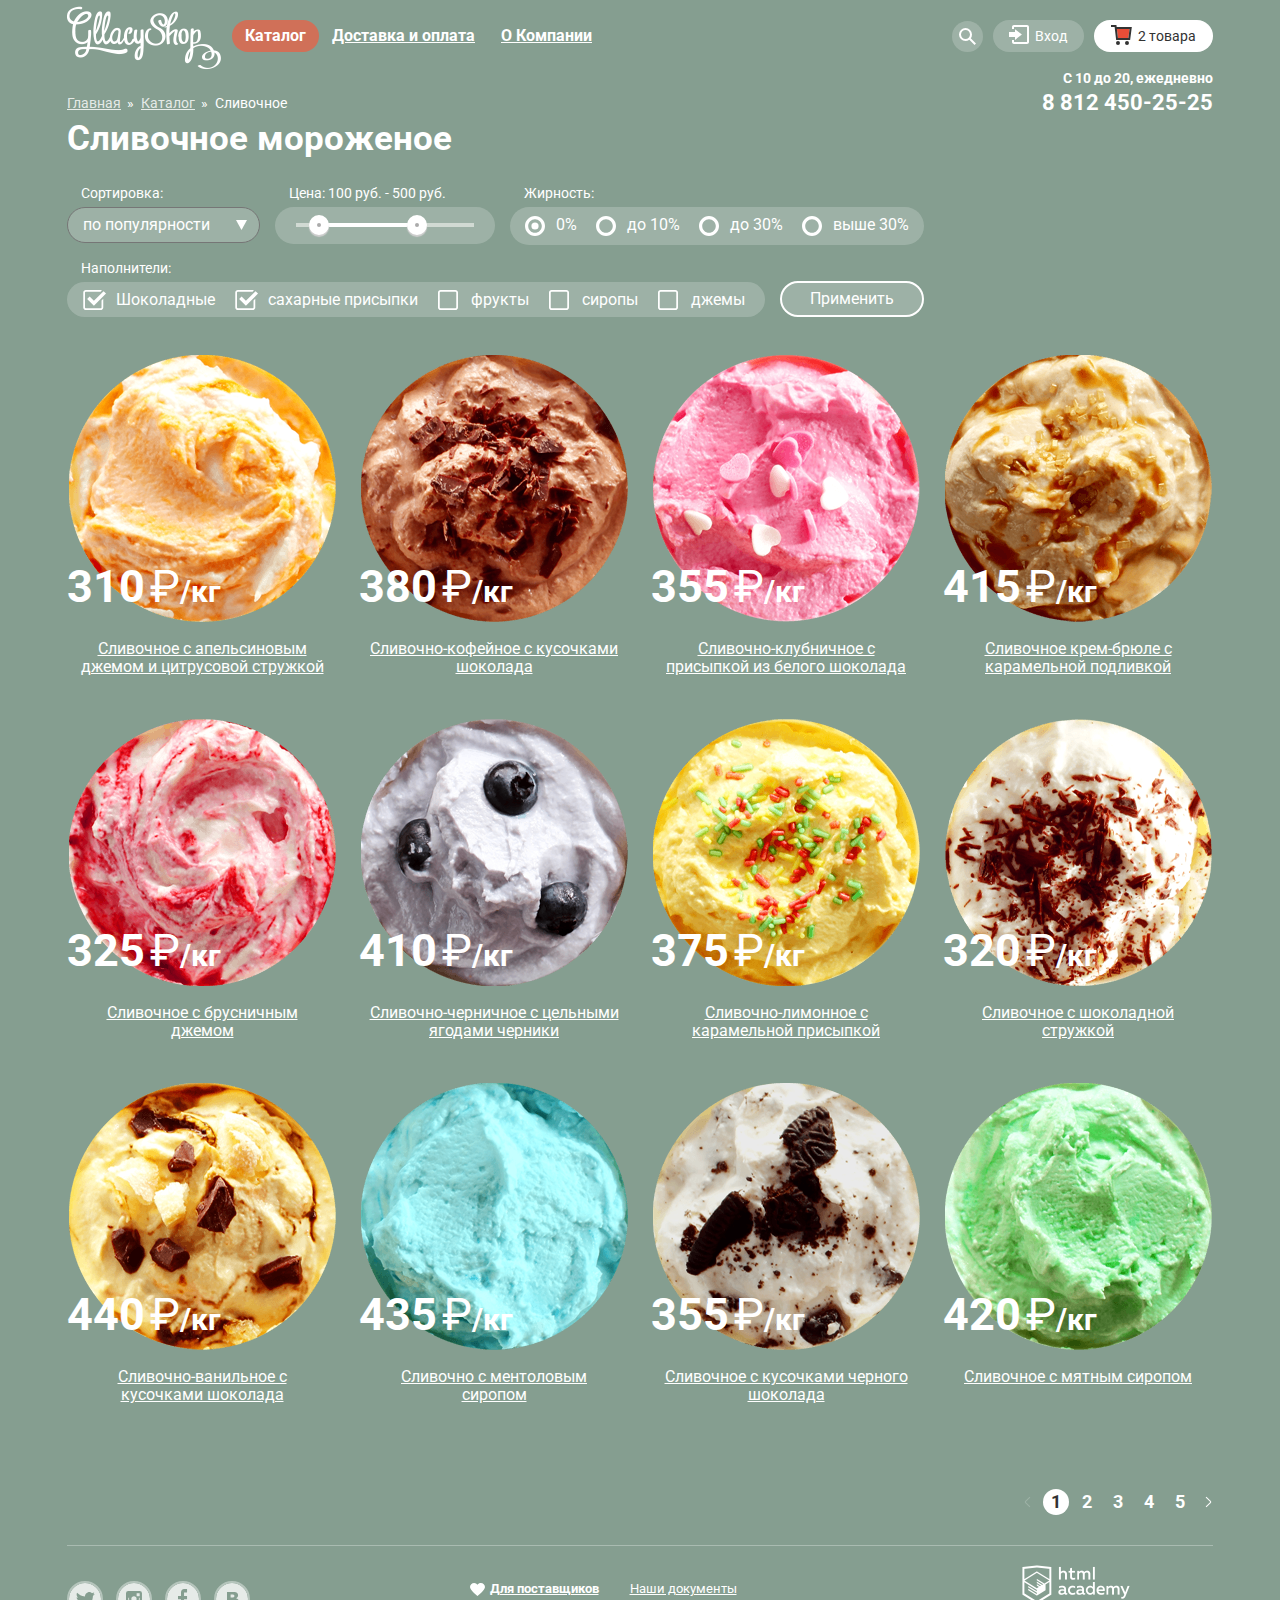
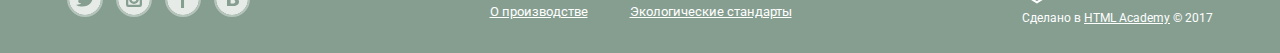
==== commit 08e28ac9: "Готовый проект" ====
--- a/catalog.html
+++ b/catalog.html
@@ -6,7 +6,7 @@
     	<link rel="stylesheet" href="css/normalize.css">
     	<link href="https://fonts.googleapis.com/css?family=Roboto" rel="stylesheet">
     	<link href="https://fonts.googleapis.com/css?family=Roboto:400,700" rel="stylesheet">
-    	<link rel="stylesheet" type="text/css" href="css/style.css">
+    	<link rel="stylesheet" type="text/css" href="css/style.min.css">
   	</head>
   	<body class="inner-page">
 		<header class="main-header">
@@ -20,22 +20,22 @@
 							<a class="no-hover">Каталог</a>
 							<!--Появляется при наведении-->
 							<ul class="catalog-navigation-hover">
-								<li><a href="">Новинки</a></li>
-								<li class="catalog-navigation-current"><a href="">Сливочные</a></li>
-								<li><a href="">Щербеты</a></li>
-								<li><a href="">Фруктовый лед</a></li>
-								<li><a href="">Мелорин</a></li>
+								<li class="catalog-navigation-item"><a href="#">Новинки</a></li>
+								<li class="catalog-navigation-item catalog-navigation-current"><a href="">Сливочные</a></li>
+								<li class="catalog-navigation-item"><a href="#">Щербеты</a></li>
+								<li class="catalog-navigation-item"><a href="#">Фруктовый лед</a></li>
+								<li class="catalog-navigation-item"><a href="#">Мелорин</a></li>
 							</ul>
 						</li>
 						<li class="site-navigation-item">
-							<a href="">Доставка и оплата</a>
+							<a href="#">Доставка и оплата</a>
 						</li>
 						<li class="site-navigation-item">
-							<a href="">О Компании</a>
+							<a href="#">О Компании</a>
 						</li>
 					</ul>
 					<ul class="user-navigation">
-						<li class="search-link">
+						<li class="user-navigation-item search-link">
 							<a href="#">
 								<svg xmlns="http://www.w3.org/2000/svg" xmlns:xlink="http://www.w3.org/1999/xlink" width="17" height="17" viewBox="0 0 17 17">
                                 	<path fill="#FFF" d="M16.958 15.527L11.75 10.32A6.455 6.455 0 0 0 13 6.5 6.5 6.5 0 1 0 6.5 13a6.465 6.465 0 0 0 3.839-1.263l5.205 5.204 1.414-1.414zM6.5 11C4.019 11 2 8.981 2 6.5S4.019 2 6.5 2 11 4.019 11 6.5 8.981 11 6.5 11z"/>
@@ -55,7 +55,7 @@
  						    	</section>
                             </div>
  						</li>
- 						<li class="login-link">
+ 						<li class="user-navigation-item login-link">
  							<a class="login-link-user" href="#">
  								<svg xmlns="http://www.w3.org/2000/svg" xmlns:xlink="http://www.w3.org/1999/xlink" width="21" height="19" viewBox="0 0 21 19">
                                 	<g fill="#FFF">
@@ -89,7 +89,7 @@
  						    	</section>
                             </div>
  					    </li>
-						<li class="basket basket-inner">
+						<li class="user-navigation-item basket basket-inner">
 							<a class="basket-link" href="#">
 								<svg xmlns="http://www.w3.org/2000/svg" width="21" height="20" viewBox="0 0 21 20">
                                 	<g fill="#333">
@@ -120,7 +120,7 @@
 										<td class="basket-product-price" colspan="4">Итого: 750 руб.</td>
 									</tr>
 								</table>
-								<a class="button basket-hover-button">Оформить заказ</a>
+								<a class="button basket-hover-button" href="#">Оформить заказ</a>
 							</div>
 						</li>
 					</ul>
@@ -138,7 +138,7 @@
             </div>
 			<ul class="breadcrumbs">
 				<li><a href="index.html">Главная</a><span>&#187;</span></li>
-				<li><a href="">Каталог</a><span>&#187;</span></li>
+				<li><a href="#">Каталог</a><span>&#187;</span></li>
 				<li class="breadcrumbs-current">Сливочное</li>
 			</ul>
 			<h1 class="page-title">Сливочное мороженое</h1>
@@ -222,22 +222,22 @@
 				<ul class="product-list">
 					<li class="product-item">
 						<div class="product-link">
+                            <a class="button button-product" href="#">Быстрый просмотр</a>
+                        </div>
+						<img src="img/ice-product1.png" width="267" height="267" alt="Сливочное с апельсиновым джемом и цитрусовой стружкой">
+						<p class="product-text">
+							<a href="#">
+								Сливочное с апельсиновым джемом и цитрусовой стружкой
+							</a>
+						</p>
+						<p class="product-price">
+							310<span class="product-price-unicode">&#8381;</span><span>/кг</span>
+						</p>
+					</li>
+					<li class="product-item">
+						<div class="product-link">
                             <a class="button button-product" href="">Быстрый просмотр</a>
                         </div>
-						<img src="img/ice-product1.png" width="267" height="267" alt="Сливочное с апельсиновым джемом и цитрусовой стружкой">
-						<p class="product-text">
-							<a href="#">
-								Сливочное с апельсиновым джемом и цитрусовой стружкой
-							</a>
-						</p>
-						<p class="product-price">
-							310<span class="product-price-unicode">&#8381;</span><span>/кг</span>
-						</p>
-					</li>
-					<li class="product-item">
-						<div class="product-link">
-                            <a class="button button-product" href="">Быстрый просмотр</a>
-                        </div>
 						<img src="img/ice-product2.png" width="267" height="267" alt="Сливочно-кофейное с кусочками шоколада">
 						<p class="product-text">
 							<a href="#">
@@ -250,7 +250,7 @@
 					</li>
 					<li class="product-item">
 						<div class="product-link">
-                            <a class="button button-product" href="">Быстрый просмотр</a>
+                            <a class="button button-product" href="#">Быстрый просмотр</a>
                         </div>
 						<img src="img/ice-product3.png" width="267" height="267" alt="Сливочно-клубничное с присыпкой из белого шоколада">
 						<p class="product-text">
@@ -264,7 +264,7 @@
 					</li>
 					<li class="product-item">
 						<div class="product-link">
-                            <a class="button button-product" href="">Быстрый просмотр</a>
+                            <a class="button button-product" href="#">Быстрый просмотр</a>
                         </div>
 						<img src="img/ice-product4.png" width="267" height="267" alt="Сливочное крем-брюле с карамельной подливкой">
 						<p class="product-text">
@@ -278,7 +278,7 @@
 					</li>
 					<li class="product-item">
 						<div class="product-link">
-                            <a class="button button-product" href="">Быстрый просмотр</a>
+                            <a class="button button-product" href="#">Быстрый просмотр</a>
                         </div>
 						<img src="img/ice-product5.png" width="267" height="267" alt="Сливочное с брусничным джемом">
 						<p class="product-text">
@@ -292,7 +292,7 @@
 					</li>
 					<li class="product-item">
 						<div class="product-link">
-                            <a class="button button-product" href="">Быстрый просмотр</a>
+                            <a class="button button-product" href="#">Быстрый просмотр</a>
                         </div>
 						<img src="img/ice-product6.png" width="267" height="267" alt="Сливочно-черничное с цельными ягодами черники">
 						<p class="product-text">
@@ -306,7 +306,7 @@
 					</li>
 					<li class="product-item">
 						<div class="product-link">
-                            <a class="button button-product" href="">Быстрый просмотр</a>
+                            <a class="button button-product" href="#">Быстрый просмотр</a>
                         </div>
 						<img src="img/ice-product7.png" width="267" height="267" alt="Сливочно-лимонное с карамельной присыпкой">
 						<p class="product-text">
@@ -320,7 +320,7 @@
 					</li>
 					<li class="product-item">
 						<div class="product-link">
-                            <a class="button button-product" href="">Быстрый просмотр</a>
+                            <a class="button button-product" href="#">Быстрый просмотр</a>
                         </div>
 						<img src="img/ice-product8.png" width="267" height="267" alt="Сливочное с шоколадной стружкой">
 						<p class="product-text">
@@ -334,7 +334,7 @@
 					</li>
 					<li class="product-item">
 						<div class="product-link">
-                            <a class="button button-product" href="">Быстрый просмотр</a>
+                            <a class="button button-product" href="#">Быстрый просмотр</a>
                         </div>
 						<img src="img/ice-product9.png" width="267" height="267" alt="Сливочно-ванильное с кусочками шоколада">
 						<p class="product-text">
@@ -348,7 +348,7 @@
 					</li>
 					<li class="product-item">
 						<div class="product-link">
-                            <a class="button button-product" href="">Быстрый просмотр</a>
+                            <a class="button button-product" href="#">Быстрый просмотр</a>
                         </div>
 						<img src="img/ice-product10.png" width="267" height="267" alt="Сливочно с ментоловым сиропом">
 						<p class="product-text">
@@ -362,7 +362,7 @@
 					</li>
 					<li class="product-item">
 						<div class="product-link">
-                            <a class="button button-product" href="">Быстрый просмотр</a>
+                            <a class="button button-product" href="#">Быстрый просмотр</a>
                         </div>
 						<img src="img/ice-product11.png" width="267" height="267" alt="Сливочное с кусочками черного шоколада">
 						<p class="product-text">
@@ -376,7 +376,7 @@
 					</li>
 					<li class="product-item">
 						<div class="product-link">
-                            <a class="button button-product" href="">Быстрый просмотр</a>
+                            <a class="button button-product" href="#">Быстрый просмотр</a>
                         </div>
 						<img src="img/ice-product12.png" width="267" height="267" alt="Сливочное с мятным сиропом">
 						<p class="product-text">
--- a/css/style.min.css
+++ b/css/style.min.css
@@ -0,0 +1 @@
+@-webkit-keyframes bounce{0%{-webkit-transform:translateY(-2000px) rotate(0deg);transform:translateY(-2000px) rotate(0deg)}20%,60%{-webkit-transform:rotate(15deg);transform:rotate(15deg)}40%,80%{-webkit-transform:rotate(-15deg);transform:rotate(-15deg)}70%{-webkit-transform:translateY(30px);transform:translateY(30px)}90%{-webkit-transform:translate(-50px);transform:translate(-50px)}to{-webkit-transform:translate(0) rotate(0deg);transform:translate(0) rotate(0deg)}}@keyframes bounce{0%{-webkit-transform:translateY(-2000px) rotate(0deg);transform:translateY(-2000px) rotate(0deg)}20%,60%{-webkit-transform:rotate(15deg);transform:rotate(15deg)}40%,80%{-webkit-transform:rotate(-15deg);transform:rotate(-15deg)}70%{-webkit-transform:translateY(30px);transform:translateY(30px)}90%{-webkit-transform:translate(-50px);transform:translate(-50px)}to{-webkit-transform:translate(0) rotate(0deg);transform:translate(0) rotate(0deg)}}body{font-family:'Roboto',Arial,sans-serif;font-size:16px;font-weight:700;line-height:18px;-webkit-box-sizing:border-box;box-sizing:border-box;min-width:1200px;color:#fff;background-color:#859e90;background-repeat:repeat;background-position:top center}.basket-inner:hover .basket-hover,.login-link:hover .button-login-hover,.login-link:hover .hover-link,.search-link:hover .button-search-hover,.search-link:hover .hover-search,main{display:block}.container{width:1146px;margin:0 auto}.slider-container{-webkit-transition:background-image .4s ease,background-color .7s ease;-o-transition:background-image .4s ease,background-color .7s ease;transition:background-image .4s ease,background-color .7s ease;background-color:#849d8f;background-image:url(../img/ice-cream1-2.png);background-repeat:no-repeat;background-position:top -3px center}.visually-hidden{position:absolute;overflow:hidden;clip:rect(0 0 0 0);width:1px;height:1px;margin:-1px;padding:0;border:0}.button{font:inherit;font-size:17px;font-weight:600;line-height:24px;display:inline-block;padding:9px 25px 13px;cursor:pointer;text-align:center;vertical-align:top;text-decoration:none;color:#fff;border:0;border-radius:50px;background:-webkit-gradient(linear,left top,left bottom,from(#f26843),to(#e74a35));background:-webkit-linear-gradient(top,#f26843 0%,#e74a35 100%);background:-o-linear-gradient(top,#f26843 0%,#e74a35 100%);background:linear-gradient(to bottom,#f26843 0%,#e74a35 100%);background-color:#f26843;-webkit-box-shadow:0 2px 2px rgba(172,16,0,.64);box-shadow:0 2px 2px rgba(172,16,0,.64);text-shadow:0 2px 5px rgba(160,32,11,.76)}.button:hover{background:-webkit-gradient(linear,left top,left bottom,from(#f58669),to(#ec6f5e));background:-webkit-linear-gradient(top,#f58669 0%,#ec6f5e 100%);background:-o-linear-gradient(top,#f58669 0%,#ec6f5e 100%);background:linear-gradient(to bottom,#f58669 0%,#ec6f5e 100%);-webkit-box-shadow:0 2px 2px #ac1000;box-shadow:0 2px 2px #ac1000}.button:active{background:-webkit-gradient(linear,left top,left bottom,from(#d84732),to(#e1613e));background:-webkit-linear-gradient(top,#d84732 0%,#e1613e 100%);background:-o-linear-gradient(top,#d84732 0%,#e1613e 100%);background:linear-gradient(to bottom,#d84732 0%,#e1613e 100%);-webkit-box-shadow:inset 0 2px 2px #ac1000;box-shadow:inset 0 2px 2px #ac1000}.main-navigation{font-size:16px;line-height:18px;margin-bottom:-4px;padding-top:6px;color:#fff}.main-navigation,.main-navigation .container{display:-webkit-box;display:-ms-flexbox;display:flex}.main-header-logo{width:154px;height:68px;margin-right:11px}.site-navigation{margin:0 0 8px}.site-navigation,.user-navigation{display:-webkit-box;display:-ms-flexbox;display:flex;padding:0;list-style:none;-webkit-box-pack:justify;-ms-flex-pack:justify;justify-content:space-between;-ms-flex-item-align:center;align-self:center;-ms-flex-wrap:wrap;flex-wrap:wrap}.site-navigation a,.user-navigation a{display:block;color:#fff}.site-navigation{min-width:373px}.site-navigation li{position:relative}.site-navigation-item>a{padding:7px 13px;border-radius:20px}.user-navigation{font-size:14px;font-weight:400;min-width:242px;margin:0 0 8px auto}.user-navigation-item>a{position:relative;vertical-align:center;text-decoration:none;border-radius:30px;background-color:rgba(255,255,255,.2)}.user-navigation>li{display:-webkit-box;display:-ms-flexbox;display:flex;margin-right:10px;-webkit-box-pack:center;-ms-flex-pack:center;justify-content:center;-webkit-box-align:center;-ms-flex-align:center;align-items:center}.user-navigation>li:last-child{margin-right:0}.search-link{position:relative}.search-link>a{display:-webkit-box;display:-ms-flexbox;display:flex;width:31px;height:31px;text-align:center;border-radius:50%;-webkit-box-pack:center;-ms-flex-pack:center;justify-content:center;-webkit-box-align:center;-ms-flex-align:center;align-items:center}.search-link svg{top:5px;left:6px}.button-search-hover,.hover-search{position:absolute;right:0;display:none;width:300px}.hover-search{height:10px;top:30px;background-color:transparent}.button-search-hover{z-index:10;top:7px;padding:20px 15px;border:1px solid;border-radius:5px;background-color:#f8f7f4;-webkit-box-shadow:0 20px 20px 1px rgba(0,0,0,.4);box-shadow:0 20px 20px 1px rgba(0,0,0,.4)}.login-link-form input,.search-link-form input{-webkit-box-sizing:border-box;box-sizing:border-box;width:100%;padding:15px}.search-link-form input{font-size:14px;line-height:18px;color:#999;border:1px solid #d3d3d2;background-color:#fff}.login-link{position:relative}.login-link-user{padding:7px 17px 7px 42px}.button-login-hover,.hover-link{position:absolute;right:0;display:none}.hover-link{height:10px;z-index:11;top:30px;width:277px;background-color:transparent}.button-login-hover{z-index:10;top:7px;width:237px;padding:20px;color:#323232;border-radius:5px;background-color:#f8f7f4;-webkit-box-shadow:0 20px 20px 1px rgba(0,0,0,.4);box-shadow:0 20px 20px 1px rgba(0,0,0,.4)}.login-link-form p,.password-info p{margin:0;padding:0}.login-link-form input{margin-bottom:20px}.login-link-footer{display:-webkit-box;display:-ms-flexbox;display:flex;-webkit-box-pack:justify;-ms-flex-pack:justify;justify-content:space-between;-webkit-box-align:center;-ms-flex-align:center;align-items:center}.password-info a{font-size:13px;font-weight:700;line-height:24px;color:#323232}.password-indo a:active,.password-info a:hover{color:#e84d37}.button-login-link{padding:10px 25px}.basket-link svg,.login-link-user svg{position:absolute;top:5px;left:16px}.basket-link{padding:7px 17px 7px 44px}.basket-link svg{left:17px}.inner-page .site-navigation-current>a{text-decoration:none;background-color:#d07058}.site-navigation-item>a[href]:focus,.site-navigation-item>a[href]:hover,.user-navigation-item>a:focus,.user-navigation-item>a:hover{text-decoration:none;color:#333;background-color:#f7f6f3}.basket a:active circle,.basket a:active path,.basket a:focus circle,.basket a:focus path,.basket a:hover circle,.basket a:hover path,.login-link a:active path,.login-link a:focus path,.login-link a:hover path,.search-link a:active path,.search-link a:focus path,.search-link a:hover path{fill:#333}li.basket-inner a{position:relative;color:#323232;background-color:#fff}.basket-inner a:focus .basket-orange,.basket-inner a:hover .basket-orange{fill:#e84d37}.basket-inner::after{position:absolute;top:45px;right:0;width:120px;height:6px;content:'';background-color:transparent}.basket-hover,.basket-product{width:520px;background-color:#fff}.basket-hover{position:absolute;z-index:20;top:51px;right:0;display:none;min-height:220px;padding:10px;border-radius:5px;-webkit-box-shadow:0 20px 20px 1px rgba(0,0,0,.4);box-shadow:0 20px 20px 1px rgba(0,0,0,.4)}.basket-product{font-size:13px;line-height:16px;margin-bottom:5px;border-collapse:collapse;color:#323232}.basket-product td{padding:15px 10px;text-align:left}.basket-product-close{padding:10px;background-image:url(../img/product-close.png);background-repeat:no-repeat;background-position:50% 50%}.basket-product-row .basket-product-text{width:230px;padding-left:50px}.basket-product-text a::before{position:absolute;width:33px;height:33px;content:''}.basket-product-text-1 a::before,.basket-product-text-2 a::before{top:-7px;left:-45px;background-image:url(../img/product-text-1.png);background-repeat:no-repeat}.basket-product-text-2 a::before{top:0;background-image:url(../img/product-text-2.png)}td.basket-product-price{font-size:15px;font-weight:700;line-height:18px;text-align:right}.basket-product tr:nth-last-of-type(2){border-bottom:1px solid #d3d3d3}.basket-hover .basket-hover-button{font-size:18px;line-height:24px;display:inline-block;min-width:148px;margin-left:350px;padding:10px 13px;color:#fff}.catalog-navigation-hover{font-size:14px;position:absolute;z-index:20;top:31px;left:-6px;display:none;overflow:hidden;width:143px;margin:0;padding:7px 0 0;list-style:none;border-radius:5px}.product-item:hover div.product-link,.site-navigation li:hover .catalog-navigation-hover{display:block}.catalog-navigation-hover li{position:relative;background-color:#fff}.catalog-navigation-hover a{font-weight:400;display:block;padding:8px 0 8px 20px;text-decoration:none;color:#323232}.catalog-navigation-current{background-color:#d07058}.catalog-navigation-item:first-child a{font-weight:700;padding-top:13px;padding-bottom:13px}.catalog-navigation-item:first-child::after{position:absolute;bottom:0;left:11px;width:120px;height:1px;content:'';background-color:rgba(0,0,0,.2)}.catalog-navigation-item:last-child a{padding-bottom:13px}.catalog-navigation-hover a:hover{background-color:rgba(208,112,88,.2)}.catalog-navigation-hover a:active{background-color:rgba(208,112,88,.6)}.container{margin-top:0;padding:0}.container,.inner-container{position:relative}.main-navigation-info{font-size:14px;line-height:16px;position:absolute;z-index:10;top:0;right:0;margin:0;padding:0;text-align:right}.main-navigation-info-time{margin:0 0 6px;padding:0}.main-navigation-info-tel{font-size:22px;line-height:22px;margin:0;padding:0}.slider{position:relative;margin-right:-2px;margin-bottom:2px;padding-top:319px;text-align:center;color:#fff}.slider-list{margin:0;padding:0;list-style:none}.slide{display:none}.slide-title{font-size:60px;font-weight:800;line-height:60px;width:700px;margin:0 auto 30px}.slider-controls{font-size:0;position:absolute;z-index:10;bottom:60px;left:1px}.slider-controls label{display:inline-block;width:17px;height:17px;margin-right:8px;cursor:pointer;vertical-align:top;border:2px solid #fff;border-radius:50%;background-color:transparent}.slider-controls label:hover{background-color:rgba(255,255,255,.4)}#product-1:checked~.slider-container{background-color:#849d8f;background-image:url(../img/ice-cream1-2.png);background-repeat:no-repeat}#product-2:checked~.slider-container{background-color:#8996a6;background-image:url(../img/ice-cream3-4.png);background-repeat:no-repeat}#product-3:checked~.slider-container{background-color:#9d8b84;background-image:url(../img/ice-cream5-6.png);background-repeat:no-repeat}#product-1:checked~.slider-container #slide1,#product-2:checked~.slider-container #slide2,#product-3:checked~.slider-container #slide3{display:block}#product-1:checked~.slider-container label[for=product-1],#product-2:checked~.slider-container label[for=product-2],#product-3:checked~.slider-container label[for=product-3]{background-color:#fff}.slide-button{font-size:30px;line-height:41px;width:220px;margin-bottom:40px;padding:10px 29px 11px 31px;letter-spacing:1px}.banners{font-size:18px;font-weight:700;line-height:22px;color:#fff}.banner-list{display:-webkit-box;display:-ms-flexbox;display:flex;list-style:none;-webkit-box-pack:justify;-ms-flex-pack:justify;justify-content:space-between}.banners h3{font-size:34px;line-height:41px;margin:0 0 15px;padding:0;letter-spacing:1px;word-spacing:-2px}.banner-item-text,.banner-list{margin:0;padding:0}.banner-item{position:relative;width:540px;height:212px;margin-right:26px;margin-bottom:40px;padding-top:17px;padding-right:20px;padding-left:20px;border-radius:15px}.banner-item-chocolate,.banner-item-crimson{background-image:url(../img/crimson-bg.jpg);background-repeat:no-repeat}.banner-item-chocolate{margin-right:0;background-image:url(../img/chocolate-bg.jpg)}.button-banner{position:absolute;right:21px;bottom:21px;margin-left:10px;word-spacing:2px}.product-list{display:-webkit-box;display:-ms-flexbox;display:flex;margin:0;padding:0;list-style:none;-webkit-box-pack:justify;-ms-flex-pack:justify;justify-content:space-between;-ms-flex-wrap:wrap;flex-wrap:wrap}.product-item{font-weight:400;position:relative;width:270px;margin-bottom:43px;text-align:center}.product-item a{font-weight:400;color:#fff}.product-item .hit,div.product-link{position:absolute;top:1px;left:0}div.product-link{z-index:0;top:-5px;left:-10px;width:290px;height:380px;padding-bottom:20px;background-color:rgba(255,255,255,.2);display:none}.button-product{position:absolute;bottom:19px;left:43px}.product-price{font-size:45px;font-weight:700;position:absolute;top:178px;left:0}.product-text{margin:14px 0 0;padding:0 8px}.product-text a{text-decoration:underline}.product-price span{font-size:30px}.product-price .product-price-unicode{font-size:45px;font-weight:400;margin-left:5px}.features{width:1146px;height:305px;margin-bottom:40px;color:#323232;border-top:1px solid transparent;border-radius:15px;background-image:url(../img/pattern-bg.jpg);background-repeat:no-repeat}.features h3{font-size:24px;line-height:30px;margin:28px 20px 0;padding:0;color:#323232}.features-list{font-size:16px;line-height:22px;display:-webkit-box;display:-ms-flexbox;display:flex;margin:0;padding:0;list-style:none;-ms-flex-wrap:wrap;flex-wrap:wrap;-webkit-box-pack:justify;-ms-flex-pack:justify;justify-content:space-between}.features-item{width:540px;margin-left:20px}.features-item:nth-of-type(3),.features-item:nth-of-type(4){margin-top:6px}.features-item:nth-of-type(2),.feauters-item:nth-of-type(4){margin-left:0}.features-item-text{position:relative;margin:18px 0 0 56px;padding:0}.features-item-text-2,.features-item-text-4{margin-left:40px;padding-right:15px}.features-item-text::before{position:absolute;z-index:10;width:49px;height:49px;content:''}.features-item-text-1::before{top:-13px;left:-55px;background-image:url(../img/features-photo1.png)}.features-item-text-2::before{top:-13px;left:-58px;background-image:url(../img/features-photo2.png)}.features-item-text-3::before{top:-15px;left:-55px;background-image:url(../img/features-photo3.png)}.features-item-text-4::before{top:-15px;left:-58px;background-image:url(../img/features-photo4.png)}.index-column{display:-webkit-box;display:-ms-flexbox;display:flex;margin-bottom:40px;-webkit-box-pack:justify;-ms-flex-pack:justify;justify-content:space-between}.news,.news-list{margin:0;padding:0;color:#323232}.news{width:560px;height:220px;border-radius:15px;background-image:url(../img/news-bg.jpg);background-repeat:no-repeat}.news-list{list-style:none}.news-list h3{font-size:16px;font-weight:600;line-height:20px;margin:25px 0 0 20px;padding:0;color:#323232}.news-item-text{font-size:24px;width:285px;height:84px;margin-top:7px;margin-left:20px}.news-list a{line-height:30px;text-decoration:underline;color:#323232}.news-list a:active,.news-list a:hover{color:#e84d37}.distribution{font-weight:400;display:-webkit-box;display:-ms-flexbox;display:flex;width:560px;height:220px;margin:0;padding:0;color:#5a5a5a;border-radius:15px;background-image:url(../img/email-bg.png)}.distribution-wraper{width:529px;height:144px;margin:auto;padding:33px 0 33px 21px;border-radius:15px;background-color:#f8f7f4}.distribution-text{font-size:16px;line-height:22px;margin:0 0 34px;padding:0 20px 0 0}.distribution-form input[type=email]{font-size:16px;line-height:20px;width:335px;margin-top:2px;margin-right:9px;padding:10px 15px;border-radius:5px;-webkit-box-shadow:none;box-shadow:none}.distribution-button{padding:11px 20px}.map{position:relative;width:1200px;height:430px;margin-bottom:17px;margin-left:-27px;color:#323232;background-color:transparent}.contact-info,.map iframe,.map img{position:absolute;z-index:1}.map img{z-index:0;top:0;left:0}.contact-info{font-size:14px;font-weight:400;line-height:20px;z-index:2;top:63px;right:27px;width:252px;height:241px;padding:32px 25px;color:#323232;border-radius:15px;background-color:#fdfefe}.contact-info-address{margin:0 0 15px;padding:0}.contact-info span{font-size:18px;font-weight:700;line-height:26px}.contact-info-tel{margin:0 0 26px;padding:0}.contact-button{width:252px;padding:13px 20px;letter-spacing:1px;word-spacing:-2px}.main-footer ul{font-size:13px;font-weight:400;line-height:18px;margin:0;padding:0;list-style:none}.main-footer a{text-decoration:underline;color:#fff}.breadcrumbs a:active,.breadcrumbs a:hover,.main-footer a:active,.main-footer a:hover{color:#ffbc9e}.footer-social-list,footer .container{display:-webkit-box;display:-ms-flexbox;display:flex}footer .container{margin-top:19px;padding-bottom:26px;-webkit-box-pack:justify;-ms-flex-pack:justify;justify-content:space-between}.footer-social{width:260px;margin-top:16px}.footer-social-list{margin:0;padding:0;list-style:none}.footer-social-item{margin-right:13px}.footer-social-item svg{border:2px solid rgba(255,255,255,.5);border-radius:50%}.fillers-list li:last-child,.footer-social-item:last-child,.percent li:last-child{margin-right:0}.button-social{opacity:.8}.button-social:hover{opacity:1}.provider{width:360px;margin-top:15px;margin-left:-10px}.provider-list{display:-webkit-box;display:-ms-flexbox;display:flex;margin:0;padding:0;-ms-flex-wrap:wrap;flex-wrap:wrap}.provider-item{min-width:140px;margin-bottom:5px}.provider-item-love a{font-weight:700;position:relative}.provider-item-love svg{position:absolute;top:2px;left:-20px}.footer-copyright{width:191px;padding-left:0}.footer-copyright a,.footer-copyright p{font-size:12px;font-weight:400;line-height:18px;margin:0;padding:0}.modal-feedback{position:fixed;z-index:12;top:200px;left:50%;display:none;width:430px;margin-left:-215px;padding:20px 25px 95px;color:#323232;border-radius:15px;background-color:#f8f7f3}.modal-show{display:block;-webkit-animation-name:bounce;animation-name:bounce;-webkit-animation-duration:.4s;animation-duration:.4s}.modal-overlay{position:fixed;display:none;z-index:11;width:100%;height:100%;background-color:#000;opacity:.5}.modal-overlay-show{display:block}.modal-feedback h3{font-size:24px;font-weight:700;line-height:28px;margin:0 0 20px;color:#323232}.modal-feedback p{margin:0 0 20px;padding:0}.modal-feedback p:last-child{margin-bottom:0}.feedback-form input[type=email],.feedback-form input[type=text]{width:237px;padding:10px 15px}.feedback-form .feedback-button{position:absolute;right:25px;bottom:25px}.feedback-form input[type=email],.feedback-form input[type=text],.feedback-form text-area{font:inherit;font-weight:400;box-sizing:border-box;color:#000;border:1px solid #d3d3d2;background-color:#fff}.feedback-comments{font-size:16px;line-height:18px;box-sizing:border-box;width:100%;padding:15px}.modal-feedback .modal-close{font-size:0;position:absolute;top:15px;right:15px;width:18px;height:18px;cursor:pointer;border:0;background-color:transparent}.modal-feedback .modal-close::after,.modal-feedback .modal-close::before{position:absolute;top:8px;left:-1px;width:20px;height:2px;content:'';background-color:#323232}.modal-feedback .modal-close::before{-webkit-transform:rotate(45deg);-ms-transform:rotate(45deg);transform:rotate(45deg)}.modal-feedback .modal-close::after{-webkit-transform:rotate(-45deg);-ms-transform:rotate(-45deg);transform:rotate(-45deg)}.inner-page{font-family:'Roboto',Arial,sans-serif}.inner-container{padding-top:25px}.page-title{font-size:35px;font-weight:700;line-height:41px;margin:0 0 25px;padding:0;color:#fff}.breadcrumbs,.filtres{font-size:14px;font-weight:400}.breadcrumbs{line-height:16px;display:-webkit-box;display:-ms-flexbox;display:flex;margin:0 0 7px;padding:0;list-style:none;color:#fff}.breadcrumbs li{position:relative;margin-right:20px}.breadcrumbs a{font-weight:400;color:rgba(255,255,255,.8)}.breadcrumbs span{position:absolute;left:60px}.filtres{margin-bottom:38px}form.filter{display:-webkit-box;display:-ms-flexbox;display:flex;-ms-flex-wrap:wrap;flex-wrap:wrap}.filter select,.filter ul{padding:10px;color:#fff;border-radius:25px;background-color:rgba(255,255,255,.2)}.filter>div{margin-right:15px}.sorting select{font-size:16px;padding:8px 32px 8px 15px;background-image:url(../img/icon-select.svg);background-repeat:no-repeat;background-position:168px 12px;-webkit-appearance:none}select option,select:hover{color:#323232}select:hover{background-image:url(../img/icon-select-open.svg);background-position:171px 15px;background-size:8px 8px}select::-ms-expand{display:none}.percent p,.range-filter p,.sorting p{margin:0 0 5px;padding:0 0 0 14px}.range-filter{width:220px}.range-controls{position:relative;height:21px;padding-top:16px;padding-right:21px;padding-left:21px;border-radius:25px;background-color:rgba(255,255,255,.2)}.range-controls .scale{height:4px;background-color:#d1dad3}.range-controls .bar{width:60%;height:4px;margin-left:10%;background-color:#fff}.range-controls .toggle{position:absolute;top:8px;left:0;width:4px;height:4px;padding:0;cursor:pointer;border:8px solid #fff;border-radius:50%;background-color:#ababab;-webkit-box-shadow:0 2px 1px 0 #cfcfcf;box-shadow:0 2px 1px 0 #cfcfcf}.range-controls .toggle-min{left:34px}.range-controls .toggle-max{left:132px}.percent ul{min-width:345px;margin:0;padding:9px 15px;list-style:none;-ms-flex-wrap:wrap;flex-wrap:wrap;-webkit-box-pack:justify;-ms-flex-pack:justify;justify-content:space-between}.percent li{font-size:16px;margin-right:19px}.percent label,.percent ul{display:-webkit-box;display:-ms-flexbox;display:flex}.percent label:before{display:block;width:26px;height:20px;margin-right:5px;content:'';background-image:url(../img/radio-off.svg);background-repeat:no-repeat;background-size:20px}.percent input[type=radio]:checked~label:before{background-image:url(../img/radio-on.svg)}.fillers .fillers-list,.fillers label{display:-webkit-box;display:-ms-flexbox;display:flex}.fillers .fillers-list{font-size:16px;min-width:635px;margin:0;padding:5px 20px 5px 16px;list-style:none;-webkit-box-pack:justify;-ms-flex-pack:justify;justify-content:space-between}.fillers-list li{margin-right:20px}.fillers p{margin:14px 0 5px;padding:0 0 0 14px}.fillers label{-webkit-box-align:center;-ms-flex-align:center;align-items:center}.fillers label::before{display:block;width:25px;height:25px;margin-right:8px;vertical-align:center;content:'';background-image:url(../img/checkbox-off.svg);background-repeat:no-repeat;background-size:20px 20px;background-position:0}.fillers input:checked~label::before{background-image:url(../img/checkbox-on.svg);background-size:24px 20px}.filter-button{font-size:16px;line-height:18px;min-height:32px;padding:7px 28px;color:#fff;border:2px solid #fff;border-radius:25px;background-color:rgba(255,255,255,.2);-ms-flex-item-align:end;align-self:flex-end}.filter-button:hover{color:#323232;background-color:#fff}.filter-button:active{background-color:#eaeaea}.pagination,.pagination-list{display:-webkit-box;display:-ms-flexbox;display:flex}.pagination{margin-top:42px;margin-bottom:30px;-webkit-box-align:center;-ms-flex-align:center;align-items:center;-webkit-box-pack:end;-ms-flex-pack:end;justify-content:flex-end}.pagination-list{margin:0 10px 0 6px;padding:0;list-style:none;-webkit-box-pack:justify;-ms-flex-pack:justify;justify-content:space-between}.pagination-item a{font-size:18px;line-height:26px;display:inline-block;width:26px;height:26px;margin-left:5px;text-align:center;vertical-align:middle;text-decoration:none;color:#fff;border-radius:50%}.pagination-item a[href]:hover{background-color:rgba(255,255,255,.2)}.pagination-item-current a{color:#323232;background-color:#fff}.pagination-toggle{font-size:0;position:relative;display:block;width:10px;height:13px;cursor:pointer}.pagination-toggle::after,.pagination-toggle::before{position:absolute;width:1px;height:7px;content:'';background-color:#fff}.pagination-toggle::before{top:0;left:5px;-webkit-transform:rotate(45deg);-ms-transform:rotate(45deg);transform:rotate(45deg)}.pagination-toggle::after{top:5px;left:5px}.pagination-toggle-next::before,.pagination-toggle::after{-webkit-transform:rotate(-45deg);-ms-transform:rotate(-45deg);transform:rotate(-45deg)}.pagination-toggle-next::after{-webkit-transform:rotate(45deg);-ms-transform:rotate(45deg);transform:rotate(45deg)}.pagination-disabled{opacity:.2}.inner-container{border-bottom:1px solid rgba(255,255,255,.3)}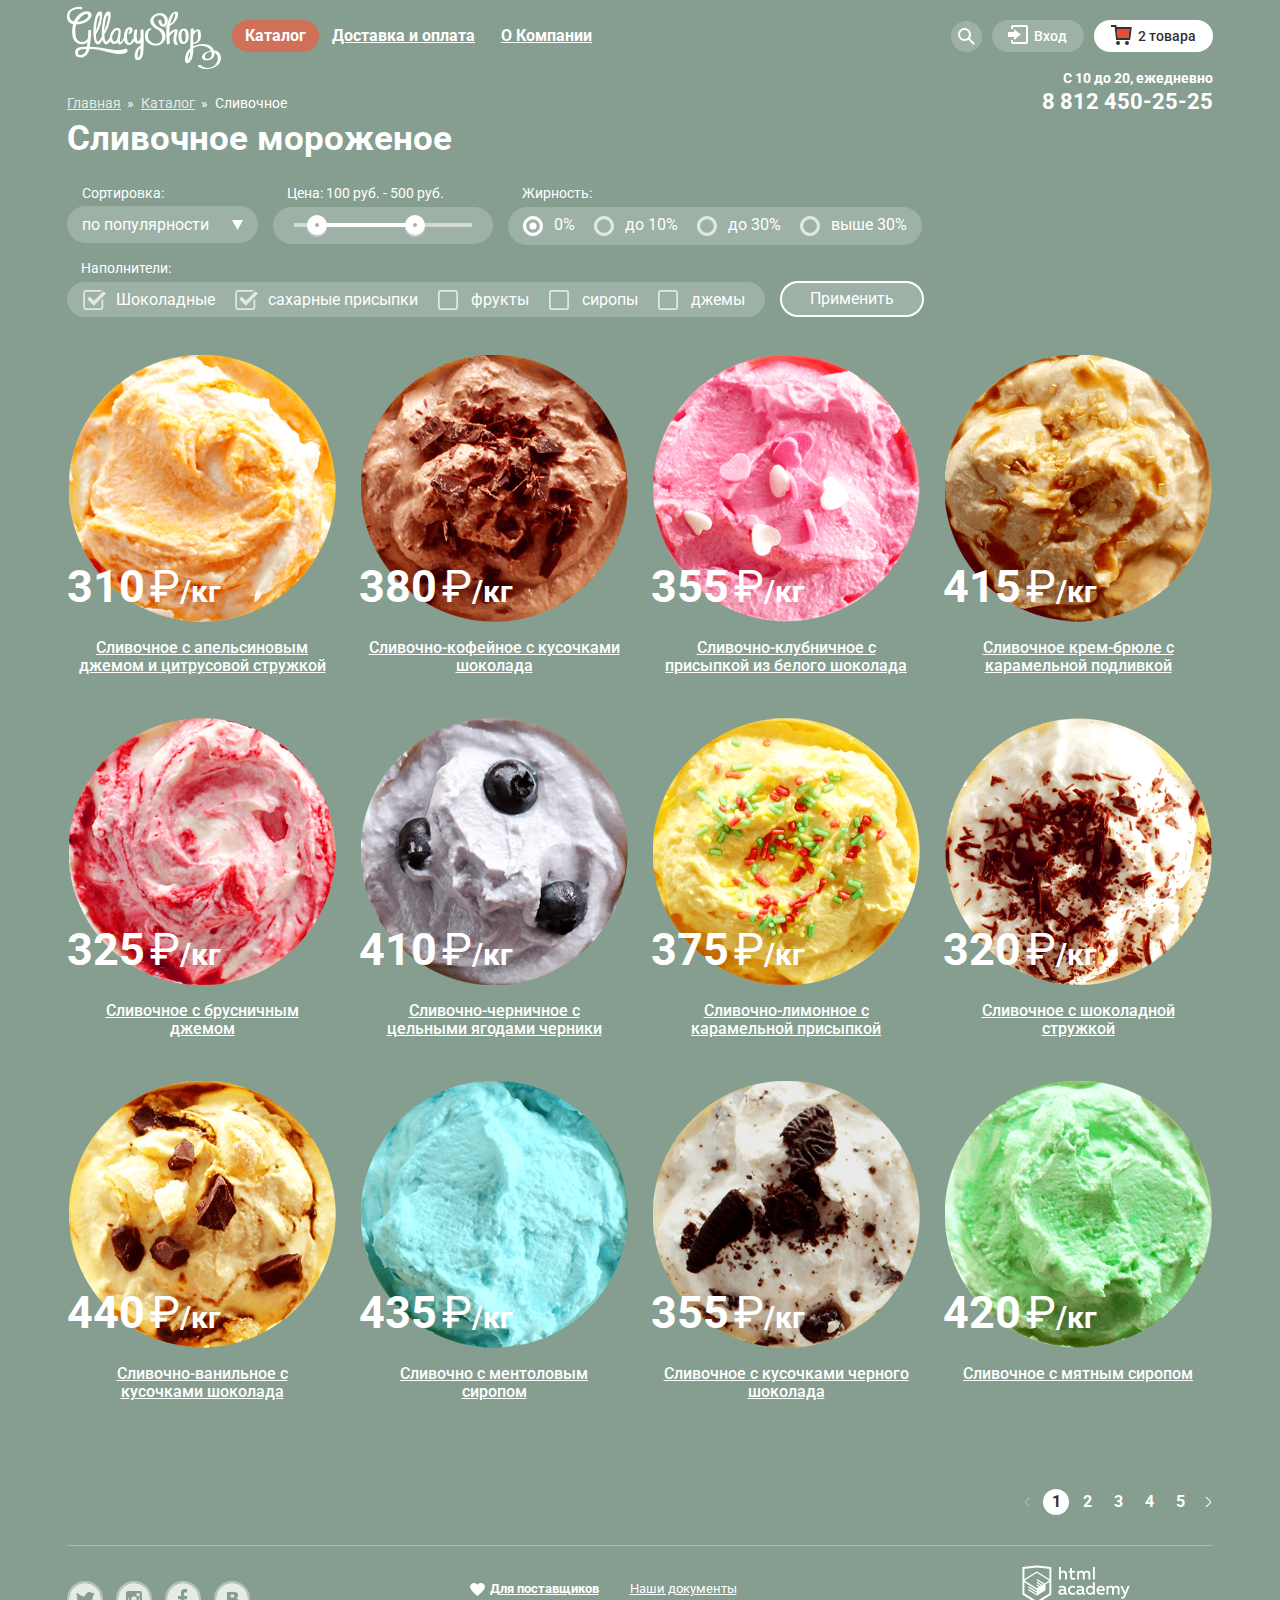
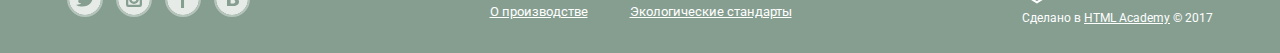
==== commit c006c28f: "Готовый проект" ====
--- a/catalog.html
+++ b/catalog.html
@@ -4,8 +4,7 @@
     	<meta charset="utf-8">
     	<title>Каталог Глейси</title>
     	<link rel="stylesheet" href="css/normalize.css">
-    	<link href="https://fonts.googleapis.com/css?family=Roboto" rel="stylesheet">
-    	<link href="https://fonts.googleapis.com/css?family=Roboto:400,700" rel="stylesheet">
+    	<link href="https://fonts.googleapis.com/css?family=Roboto:400,500,700&amp;subset=cyrillic" rel="stylesheet">
     	<link rel="stylesheet" type="text/css" href="css/style.min.css">
   	</head>
   	<body class="inner-page">
@@ -21,7 +20,7 @@
 							<!--Появляется при наведении-->
 							<ul class="catalog-navigation-hover">
 								<li class="catalog-navigation-item"><a href="#">Новинки</a></li>
-								<li class="catalog-navigation-item catalog-navigation-current"><a href="">Сливочные</a></li>
+								<li class="catalog-navigation-item catalog-navigation-current"><a>Сливочные</a></li>
 								<li class="catalog-navigation-item"><a href="#">Щербеты</a></li>
 								<li class="catalog-navigation-item"><a href="#">Фруктовый лед</a></li>
 								<li class="catalog-navigation-item"><a href="#">Мелорин</a></li>
--- a/css/style.min.css
+++ b/css/style.min.css
@@ -1 +1 @@
-@-webkit-keyframes bounce{0%{-webkit-transform:translateY(-2000px) rotate(0deg);transform:translateY(-2000px) rotate(0deg)}20%,60%{-webkit-transform:rotate(15deg);transform:rotate(15deg)}40%,80%{-webkit-transform:rotate(-15deg);transform:rotate(-15deg)}70%{-webkit-transform:translateY(30px);transform:translateY(30px)}90%{-webkit-transform:translate(-50px);transform:translate(-50px)}to{-webkit-transform:translate(0) rotate(0deg);transform:translate(0) rotate(0deg)}}@keyframes bounce{0%{-webkit-transform:translateY(-2000px) rotate(0deg);transform:translateY(-2000px) rotate(0deg)}20%,60%{-webkit-transform:rotate(15deg);transform:rotate(15deg)}40%,80%{-webkit-transform:rotate(-15deg);transform:rotate(-15deg)}70%{-webkit-transform:translateY(30px);transform:translateY(30px)}90%{-webkit-transform:translate(-50px);transform:translate(-50px)}to{-webkit-transform:translate(0) rotate(0deg);transform:translate(0) rotate(0deg)}}body{font-family:'Roboto',Arial,sans-serif;font-size:16px;font-weight:700;line-height:18px;-webkit-box-sizing:border-box;box-sizing:border-box;min-width:1200px;color:#fff;background-color:#859e90;background-repeat:repeat;background-position:top center}.basket-inner:hover .basket-hover,.login-link:hover .button-login-hover,.login-link:hover .hover-link,.search-link:hover .button-search-hover,.search-link:hover .hover-search,main{display:block}.container{width:1146px;margin:0 auto}.slider-container{-webkit-transition:background-image .4s ease,background-color .7s ease;-o-transition:background-image .4s ease,background-color .7s ease;transition:background-image .4s ease,background-color .7s ease;background-color:#849d8f;background-image:url(../img/ice-cream1-2.png);background-repeat:no-repeat;background-position:top -3px center}.visually-hidden{position:absolute;overflow:hidden;clip:rect(0 0 0 0);width:1px;height:1px;margin:-1px;padding:0;border:0}.button{font:inherit;font-size:17px;font-weight:600;line-height:24px;display:inline-block;padding:9px 25px 13px;cursor:pointer;text-align:center;vertical-align:top;text-decoration:none;color:#fff;border:0;border-radius:50px;background:-webkit-gradient(linear,left top,left bottom,from(#f26843),to(#e74a35));background:-webkit-linear-gradient(top,#f26843 0%,#e74a35 100%);background:-o-linear-gradient(top,#f26843 0%,#e74a35 100%);background:linear-gradient(to bottom,#f26843 0%,#e74a35 100%);background-color:#f26843;-webkit-box-shadow:0 2px 2px rgba(172,16,0,.64);box-shadow:0 2px 2px rgba(172,16,0,.64);text-shadow:0 2px 5px rgba(160,32,11,.76)}.button:hover{background:-webkit-gradient(linear,left top,left bottom,from(#f58669),to(#ec6f5e));background:-webkit-linear-gradient(top,#f58669 0%,#ec6f5e 100%);background:-o-linear-gradient(top,#f58669 0%,#ec6f5e 100%);background:linear-gradient(to bottom,#f58669 0%,#ec6f5e 100%);-webkit-box-shadow:0 2px 2px #ac1000;box-shadow:0 2px 2px #ac1000}.button:active{background:-webkit-gradient(linear,left top,left bottom,from(#d84732),to(#e1613e));background:-webkit-linear-gradient(top,#d84732 0%,#e1613e 100%);background:-o-linear-gradient(top,#d84732 0%,#e1613e 100%);background:linear-gradient(to bottom,#d84732 0%,#e1613e 100%);-webkit-box-shadow:inset 0 2px 2px #ac1000;box-shadow:inset 0 2px 2px #ac1000}.main-navigation{font-size:16px;line-height:18px;margin-bottom:-4px;padding-top:6px;color:#fff}.main-navigation,.main-navigation .container{display:-webkit-box;display:-ms-flexbox;display:flex}.main-header-logo{width:154px;height:68px;margin-right:11px}.site-navigation{margin:0 0 8px}.site-navigation,.user-navigation{display:-webkit-box;display:-ms-flexbox;display:flex;padding:0;list-style:none;-webkit-box-pack:justify;-ms-flex-pack:justify;justify-content:space-between;-ms-flex-item-align:center;align-self:center;-ms-flex-wrap:wrap;flex-wrap:wrap}.site-navigation a,.user-navigation a{display:block;color:#fff}.site-navigation{min-width:373px}.site-navigation li{position:relative}.site-navigation-item>a{padding:7px 13px;border-radius:20px}.user-navigation{font-size:14px;font-weight:400;min-width:242px;margin:0 0 8px auto}.user-navigation-item>a{position:relative;vertical-align:center;text-decoration:none;border-radius:30px;background-color:rgba(255,255,255,.2)}.user-navigation>li{display:-webkit-box;display:-ms-flexbox;display:flex;margin-right:10px;-webkit-box-pack:center;-ms-flex-pack:center;justify-content:center;-webkit-box-align:center;-ms-flex-align:center;align-items:center}.user-navigation>li:last-child{margin-right:0}.search-link{position:relative}.search-link>a{display:-webkit-box;display:-ms-flexbox;display:flex;width:31px;height:31px;text-align:center;border-radius:50%;-webkit-box-pack:center;-ms-flex-pack:center;justify-content:center;-webkit-box-align:center;-ms-flex-align:center;align-items:center}.search-link svg{top:5px;left:6px}.button-search-hover,.hover-search{position:absolute;right:0;display:none;width:300px}.hover-search{height:10px;top:30px;background-color:transparent}.button-search-hover{z-index:10;top:7px;padding:20px 15px;border:1px solid;border-radius:5px;background-color:#f8f7f4;-webkit-box-shadow:0 20px 20px 1px rgba(0,0,0,.4);box-shadow:0 20px 20px 1px rgba(0,0,0,.4)}.login-link-form input,.search-link-form input{-webkit-box-sizing:border-box;box-sizing:border-box;width:100%;padding:15px}.search-link-form input{font-size:14px;line-height:18px;color:#999;border:1px solid #d3d3d2;background-color:#fff}.login-link{position:relative}.login-link-user{padding:7px 17px 7px 42px}.button-login-hover,.hover-link{position:absolute;right:0;display:none}.hover-link{height:10px;z-index:11;top:30px;width:277px;background-color:transparent}.button-login-hover{z-index:10;top:7px;width:237px;padding:20px;color:#323232;border-radius:5px;background-color:#f8f7f4;-webkit-box-shadow:0 20px 20px 1px rgba(0,0,0,.4);box-shadow:0 20px 20px 1px rgba(0,0,0,.4)}.login-link-form p,.password-info p{margin:0;padding:0}.login-link-form input{margin-bottom:20px}.login-link-footer{display:-webkit-box;display:-ms-flexbox;display:flex;-webkit-box-pack:justify;-ms-flex-pack:justify;justify-content:space-between;-webkit-box-align:center;-ms-flex-align:center;align-items:center}.password-info a{font-size:13px;font-weight:700;line-height:24px;color:#323232}.password-indo a:active,.password-info a:hover{color:#e84d37}.button-login-link{padding:10px 25px}.basket-link svg,.login-link-user svg{position:absolute;top:5px;left:16px}.basket-link{padding:7px 17px 7px 44px}.basket-link svg{left:17px}.inner-page .site-navigation-current>a{text-decoration:none;background-color:#d07058}.site-navigation-item>a[href]:focus,.site-navigation-item>a[href]:hover,.user-navigation-item>a:focus,.user-navigation-item>a:hover{text-decoration:none;color:#333;background-color:#f7f6f3}.basket a:active circle,.basket a:active path,.basket a:focus circle,.basket a:focus path,.basket a:hover circle,.basket a:hover path,.login-link a:active path,.login-link a:focus path,.login-link a:hover path,.search-link a:active path,.search-link a:focus path,.search-link a:hover path{fill:#333}li.basket-inner a{position:relative;color:#323232;background-color:#fff}.basket-inner a:focus .basket-orange,.basket-inner a:hover .basket-orange{fill:#e84d37}.basket-inner::after{position:absolute;top:45px;right:0;width:120px;height:6px;content:'';background-color:transparent}.basket-hover,.basket-product{width:520px;background-color:#fff}.basket-hover{position:absolute;z-index:20;top:51px;right:0;display:none;min-height:220px;padding:10px;border-radius:5px;-webkit-box-shadow:0 20px 20px 1px rgba(0,0,0,.4);box-shadow:0 20px 20px 1px rgba(0,0,0,.4)}.basket-product{font-size:13px;line-height:16px;margin-bottom:5px;border-collapse:collapse;color:#323232}.basket-product td{padding:15px 10px;text-align:left}.basket-product-close{padding:10px;background-image:url(../img/product-close.png);background-repeat:no-repeat;background-position:50% 50%}.basket-product-row .basket-product-text{width:230px;padding-left:50px}.basket-product-text a::before{position:absolute;width:33px;height:33px;content:''}.basket-product-text-1 a::before,.basket-product-text-2 a::before{top:-7px;left:-45px;background-image:url(../img/product-text-1.png);background-repeat:no-repeat}.basket-product-text-2 a::before{top:0;background-image:url(../img/product-text-2.png)}td.basket-product-price{font-size:15px;font-weight:700;line-height:18px;text-align:right}.basket-product tr:nth-last-of-type(2){border-bottom:1px solid #d3d3d3}.basket-hover .basket-hover-button{font-size:18px;line-height:24px;display:inline-block;min-width:148px;margin-left:350px;padding:10px 13px;color:#fff}.catalog-navigation-hover{font-size:14px;position:absolute;z-index:20;top:31px;left:-6px;display:none;overflow:hidden;width:143px;margin:0;padding:7px 0 0;list-style:none;border-radius:5px}.product-item:hover div.product-link,.site-navigation li:hover .catalog-navigation-hover{display:block}.catalog-navigation-hover li{position:relative;background-color:#fff}.catalog-navigation-hover a{font-weight:400;display:block;padding:8px 0 8px 20px;text-decoration:none;color:#323232}.catalog-navigation-current{background-color:#d07058}.catalog-navigation-item:first-child a{font-weight:700;padding-top:13px;padding-bottom:13px}.catalog-navigation-item:first-child::after{position:absolute;bottom:0;left:11px;width:120px;height:1px;content:'';background-color:rgba(0,0,0,.2)}.catalog-navigation-item:last-child a{padding-bottom:13px}.catalog-navigation-hover a:hover{background-color:rgba(208,112,88,.2)}.catalog-navigation-hover a:active{background-color:rgba(208,112,88,.6)}.container{margin-top:0;padding:0}.container,.inner-container{position:relative}.main-navigation-info{font-size:14px;line-height:16px;position:absolute;z-index:10;top:0;right:0;margin:0;padding:0;text-align:right}.main-navigation-info-time{margin:0 0 6px;padding:0}.main-navigation-info-tel{font-size:22px;line-height:22px;margin:0;padding:0}.slider{position:relative;margin-right:-2px;margin-bottom:2px;padding-top:319px;text-align:center;color:#fff}.slider-list{margin:0;padding:0;list-style:none}.slide{display:none}.slide-title{font-size:60px;font-weight:800;line-height:60px;width:700px;margin:0 auto 30px}.slider-controls{font-size:0;position:absolute;z-index:10;bottom:60px;left:1px}.slider-controls label{display:inline-block;width:17px;height:17px;margin-right:8px;cursor:pointer;vertical-align:top;border:2px solid #fff;border-radius:50%;background-color:transparent}.slider-controls label:hover{background-color:rgba(255,255,255,.4)}#product-1:checked~.slider-container{background-color:#849d8f;background-image:url(../img/ice-cream1-2.png);background-repeat:no-repeat}#product-2:checked~.slider-container{background-color:#8996a6;background-image:url(../img/ice-cream3-4.png);background-repeat:no-repeat}#product-3:checked~.slider-container{background-color:#9d8b84;background-image:url(../img/ice-cream5-6.png);background-repeat:no-repeat}#product-1:checked~.slider-container #slide1,#product-2:checked~.slider-container #slide2,#product-3:checked~.slider-container #slide3{display:block}#product-1:checked~.slider-container label[for=product-1],#product-2:checked~.slider-container label[for=product-2],#product-3:checked~.slider-container label[for=product-3]{background-color:#fff}.slide-button{font-size:30px;line-height:41px;width:220px;margin-bottom:40px;padding:10px 29px 11px 31px;letter-spacing:1px}.banners{font-size:18px;font-weight:700;line-height:22px;color:#fff}.banner-list{display:-webkit-box;display:-ms-flexbox;display:flex;list-style:none;-webkit-box-pack:justify;-ms-flex-pack:justify;justify-content:space-between}.banners h3{font-size:34px;line-height:41px;margin:0 0 15px;padding:0;letter-spacing:1px;word-spacing:-2px}.banner-item-text,.banner-list{margin:0;padding:0}.banner-item{position:relative;width:540px;height:212px;margin-right:26px;margin-bottom:40px;padding-top:17px;padding-right:20px;padding-left:20px;border-radius:15px}.banner-item-chocolate,.banner-item-crimson{background-image:url(../img/crimson-bg.jpg);background-repeat:no-repeat}.banner-item-chocolate{margin-right:0;background-image:url(../img/chocolate-bg.jpg)}.button-banner{position:absolute;right:21px;bottom:21px;margin-left:10px;word-spacing:2px}.product-list{display:-webkit-box;display:-ms-flexbox;display:flex;margin:0;padding:0;list-style:none;-webkit-box-pack:justify;-ms-flex-pack:justify;justify-content:space-between;-ms-flex-wrap:wrap;flex-wrap:wrap}.product-item{font-weight:400;position:relative;width:270px;margin-bottom:43px;text-align:center}.product-item a{font-weight:400;color:#fff}.product-item .hit,div.product-link{position:absolute;top:1px;left:0}div.product-link{z-index:0;top:-5px;left:-10px;width:290px;height:380px;padding-bottom:20px;background-color:rgba(255,255,255,.2);display:none}.button-product{position:absolute;bottom:19px;left:43px}.product-price{font-size:45px;font-weight:700;position:absolute;top:178px;left:0}.product-text{margin:14px 0 0;padding:0 8px}.product-text a{text-decoration:underline}.product-price span{font-size:30px}.product-price .product-price-unicode{font-size:45px;font-weight:400;margin-left:5px}.features{width:1146px;height:305px;margin-bottom:40px;color:#323232;border-top:1px solid transparent;border-radius:15px;background-image:url(../img/pattern-bg.jpg);background-repeat:no-repeat}.features h3{font-size:24px;line-height:30px;margin:28px 20px 0;padding:0;color:#323232}.features-list{font-size:16px;line-height:22px;display:-webkit-box;display:-ms-flexbox;display:flex;margin:0;padding:0;list-style:none;-ms-flex-wrap:wrap;flex-wrap:wrap;-webkit-box-pack:justify;-ms-flex-pack:justify;justify-content:space-between}.features-item{width:540px;margin-left:20px}.features-item:nth-of-type(3),.features-item:nth-of-type(4){margin-top:6px}.features-item:nth-of-type(2),.feauters-item:nth-of-type(4){margin-left:0}.features-item-text{position:relative;margin:18px 0 0 56px;padding:0}.features-item-text-2,.features-item-text-4{margin-left:40px;padding-right:15px}.features-item-text::before{position:absolute;z-index:10;width:49px;height:49px;content:''}.features-item-text-1::before{top:-13px;left:-55px;background-image:url(../img/features-photo1.png)}.features-item-text-2::before{top:-13px;left:-58px;background-image:url(../img/features-photo2.png)}.features-item-text-3::before{top:-15px;left:-55px;background-image:url(../img/features-photo3.png)}.features-item-text-4::before{top:-15px;left:-58px;background-image:url(../img/features-photo4.png)}.index-column{display:-webkit-box;display:-ms-flexbox;display:flex;margin-bottom:40px;-webkit-box-pack:justify;-ms-flex-pack:justify;justify-content:space-between}.news,.news-list{margin:0;padding:0;color:#323232}.news{width:560px;height:220px;border-radius:15px;background-image:url(../img/news-bg.jpg);background-repeat:no-repeat}.news-list{list-style:none}.news-list h3{font-size:16px;font-weight:600;line-height:20px;margin:25px 0 0 20px;padding:0;color:#323232}.news-item-text{font-size:24px;width:285px;height:84px;margin-top:7px;margin-left:20px}.news-list a{line-height:30px;text-decoration:underline;color:#323232}.news-list a:active,.news-list a:hover{color:#e84d37}.distribution{font-weight:400;display:-webkit-box;display:-ms-flexbox;display:flex;width:560px;height:220px;margin:0;padding:0;color:#5a5a5a;border-radius:15px;background-image:url(../img/email-bg.png)}.distribution-wraper{width:529px;height:144px;margin:auto;padding:33px 0 33px 21px;border-radius:15px;background-color:#f8f7f4}.distribution-text{font-size:16px;line-height:22px;margin:0 0 34px;padding:0 20px 0 0}.distribution-form input[type=email]{font-size:16px;line-height:20px;width:335px;margin-top:2px;margin-right:9px;padding:10px 15px;border-radius:5px;-webkit-box-shadow:none;box-shadow:none}.distribution-button{padding:11px 20px}.map{position:relative;width:1200px;height:430px;margin-bottom:17px;margin-left:-27px;color:#323232;background-color:transparent}.contact-info,.map iframe,.map img{position:absolute;z-index:1}.map img{z-index:0;top:0;left:0}.contact-info{font-size:14px;font-weight:400;line-height:20px;z-index:2;top:63px;right:27px;width:252px;height:241px;padding:32px 25px;color:#323232;border-radius:15px;background-color:#fdfefe}.contact-info-address{margin:0 0 15px;padding:0}.contact-info span{font-size:18px;font-weight:700;line-height:26px}.contact-info-tel{margin:0 0 26px;padding:0}.contact-button{width:252px;padding:13px 20px;letter-spacing:1px;word-spacing:-2px}.main-footer ul{font-size:13px;font-weight:400;line-height:18px;margin:0;padding:0;list-style:none}.main-footer a{text-decoration:underline;color:#fff}.breadcrumbs a:active,.breadcrumbs a:hover,.main-footer a:active,.main-footer a:hover{color:#ffbc9e}.footer-social-list,footer .container{display:-webkit-box;display:-ms-flexbox;display:flex}footer .container{margin-top:19px;padding-bottom:26px;-webkit-box-pack:justify;-ms-flex-pack:justify;justify-content:space-between}.footer-social{width:260px;margin-top:16px}.footer-social-list{margin:0;padding:0;list-style:none}.footer-social-item{margin-right:13px}.footer-social-item svg{border:2px solid rgba(255,255,255,.5);border-radius:50%}.fillers-list li:last-child,.footer-social-item:last-child,.percent li:last-child{margin-right:0}.button-social{opacity:.8}.button-social:hover{opacity:1}.provider{width:360px;margin-top:15px;margin-left:-10px}.provider-list{display:-webkit-box;display:-ms-flexbox;display:flex;margin:0;padding:0;-ms-flex-wrap:wrap;flex-wrap:wrap}.provider-item{min-width:140px;margin-bottom:5px}.provider-item-love a{font-weight:700;position:relative}.provider-item-love svg{position:absolute;top:2px;left:-20px}.footer-copyright{width:191px;padding-left:0}.footer-copyright a,.footer-copyright p{font-size:12px;font-weight:400;line-height:18px;margin:0;padding:0}.modal-feedback{position:fixed;z-index:12;top:200px;left:50%;display:none;width:430px;margin-left:-215px;padding:20px 25px 95px;color:#323232;border-radius:15px;background-color:#f8f7f3}.modal-show{display:block;-webkit-animation-name:bounce;animation-name:bounce;-webkit-animation-duration:.4s;animation-duration:.4s}.modal-overlay{position:fixed;display:none;z-index:11;width:100%;height:100%;background-color:#000;opacity:.5}.modal-overlay-show{display:block}.modal-feedback h3{font-size:24px;font-weight:700;line-height:28px;margin:0 0 20px;color:#323232}.modal-feedback p{margin:0 0 20px;padding:0}.modal-feedback p:last-child{margin-bottom:0}.feedback-form input[type=email],.feedback-form input[type=text]{width:237px;padding:10px 15px}.feedback-form .feedback-button{position:absolute;right:25px;bottom:25px}.feedback-form input[type=email],.feedback-form input[type=text],.feedback-form text-area{font:inherit;font-weight:400;box-sizing:border-box;color:#000;border:1px solid #d3d3d2;background-color:#fff}.feedback-comments{font-size:16px;line-height:18px;box-sizing:border-box;width:100%;padding:15px}.modal-feedback .modal-close{font-size:0;position:absolute;top:15px;right:15px;width:18px;height:18px;cursor:pointer;border:0;background-color:transparent}.modal-feedback .modal-close::after,.modal-feedback .modal-close::before{position:absolute;top:8px;left:-1px;width:20px;height:2px;content:'';background-color:#323232}.modal-feedback .modal-close::before{-webkit-transform:rotate(45deg);-ms-transform:rotate(45deg);transform:rotate(45deg)}.modal-feedback .modal-close::after{-webkit-transform:rotate(-45deg);-ms-transform:rotate(-45deg);transform:rotate(-45deg)}.inner-page{font-family:'Roboto',Arial,sans-serif}.inner-container{padding-top:25px}.page-title{font-size:35px;font-weight:700;line-height:41px;margin:0 0 25px;padding:0;color:#fff}.breadcrumbs,.filtres{font-size:14px;font-weight:400}.breadcrumbs{line-height:16px;display:-webkit-box;display:-ms-flexbox;display:flex;margin:0 0 7px;padding:0;list-style:none;color:#fff}.breadcrumbs li{position:relative;margin-right:20px}.breadcrumbs a{font-weight:400;color:rgba(255,255,255,.8)}.breadcrumbs span{position:absolute;left:60px}.filtres{margin-bottom:38px}form.filter{display:-webkit-box;display:-ms-flexbox;display:flex;-ms-flex-wrap:wrap;flex-wrap:wrap}.filter select,.filter ul{padding:10px;color:#fff;border-radius:25px;background-color:rgba(255,255,255,.2)}.filter>div{margin-right:15px}.sorting select{font-size:16px;padding:8px 32px 8px 15px;background-image:url(../img/icon-select.svg);background-repeat:no-repeat;background-position:168px 12px;-webkit-appearance:none}select option,select:hover{color:#323232}select:hover{background-image:url(../img/icon-select-open.svg);background-position:171px 15px;background-size:8px 8px}select::-ms-expand{display:none}.percent p,.range-filter p,.sorting p{margin:0 0 5px;padding:0 0 0 14px}.range-filter{width:220px}.range-controls{position:relative;height:21px;padding-top:16px;padding-right:21px;padding-left:21px;border-radius:25px;background-color:rgba(255,255,255,.2)}.range-controls .scale{height:4px;background-color:#d1dad3}.range-controls .bar{width:60%;height:4px;margin-left:10%;background-color:#fff}.range-controls .toggle{position:absolute;top:8px;left:0;width:4px;height:4px;padding:0;cursor:pointer;border:8px solid #fff;border-radius:50%;background-color:#ababab;-webkit-box-shadow:0 2px 1px 0 #cfcfcf;box-shadow:0 2px 1px 0 #cfcfcf}.range-controls .toggle-min{left:34px}.range-controls .toggle-max{left:132px}.percent ul{min-width:345px;margin:0;padding:9px 15px;list-style:none;-ms-flex-wrap:wrap;flex-wrap:wrap;-webkit-box-pack:justify;-ms-flex-pack:justify;justify-content:space-between}.percent li{font-size:16px;margin-right:19px}.percent label,.percent ul{display:-webkit-box;display:-ms-flexbox;display:flex}.percent label:before{display:block;width:26px;height:20px;margin-right:5px;content:'';background-image:url(../img/radio-off.svg);background-repeat:no-repeat;background-size:20px}.percent input[type=radio]:checked~label:before{background-image:url(../img/radio-on.svg)}.fillers .fillers-list,.fillers label{display:-webkit-box;display:-ms-flexbox;display:flex}.fillers .fillers-list{font-size:16px;min-width:635px;margin:0;padding:5px 20px 5px 16px;list-style:none;-webkit-box-pack:justify;-ms-flex-pack:justify;justify-content:space-between}.fillers-list li{margin-right:20px}.fillers p{margin:14px 0 5px;padding:0 0 0 14px}.fillers label{-webkit-box-align:center;-ms-flex-align:center;align-items:center}.fillers label::before{display:block;width:25px;height:25px;margin-right:8px;vertical-align:center;content:'';background-image:url(../img/checkbox-off.svg);background-repeat:no-repeat;background-size:20px 20px;background-position:0}.fillers input:checked~label::before{background-image:url(../img/checkbox-on.svg);background-size:24px 20px}.filter-button{font-size:16px;line-height:18px;min-height:32px;padding:7px 28px;color:#fff;border:2px solid #fff;border-radius:25px;background-color:rgba(255,255,255,.2);-ms-flex-item-align:end;align-self:flex-end}.filter-button:hover{color:#323232;background-color:#fff}.filter-button:active{background-color:#eaeaea}.pagination,.pagination-list{display:-webkit-box;display:-ms-flexbox;display:flex}.pagination{margin-top:42px;margin-bottom:30px;-webkit-box-align:center;-ms-flex-align:center;align-items:center;-webkit-box-pack:end;-ms-flex-pack:end;justify-content:flex-end}.pagination-list{margin:0 10px 0 6px;padding:0;list-style:none;-webkit-box-pack:justify;-ms-flex-pack:justify;justify-content:space-between}.pagination-item a{font-size:18px;line-height:26px;display:inline-block;width:26px;height:26px;margin-left:5px;text-align:center;vertical-align:middle;text-decoration:none;color:#fff;border-radius:50%}.pagination-item a[href]:hover{background-color:rgba(255,255,255,.2)}.pagination-item-current a{color:#323232;background-color:#fff}.pagination-toggle{font-size:0;position:relative;display:block;width:10px;height:13px;cursor:pointer}.pagination-toggle::after,.pagination-toggle::before{position:absolute;width:1px;height:7px;content:'';background-color:#fff}.pagination-toggle::before{top:0;left:5px;-webkit-transform:rotate(45deg);-ms-transform:rotate(45deg);transform:rotate(45deg)}.pagination-toggle::after{top:5px;left:5px}.pagination-toggle-next::before,.pagination-toggle::after{-webkit-transform:rotate(-45deg);-ms-transform:rotate(-45deg);transform:rotate(-45deg)}.pagination-toggle-next::after{-webkit-transform:rotate(45deg);-ms-transform:rotate(45deg);transform:rotate(45deg)}.pagination-disabled{opacity:.2}.inner-container{border-bottom:1px solid rgba(255,255,255,.3)}+@-webkit-keyframes bounce{0%{-webkit-transform:translateY(-2000px) rotate(0deg);transform:translateY(-2000px) rotate(0deg)}20%,60%{-webkit-transform:rotate(15deg);transform:rotate(15deg)}40%,80%{-webkit-transform:rotate(-15deg);transform:rotate(-15deg)}70%{-webkit-transform:translateY(30px);transform:translateY(30px)}90%{-webkit-transform:translate(-50px);transform:translate(-50px)}to{-webkit-transform:translate(0) rotate(0deg);transform:translate(0) rotate(0deg)}}@keyframes bounce{0%{-webkit-transform:translateY(-2000px) rotate(0deg);transform:translateY(-2000px) rotate(0deg)}20%,60%{-webkit-transform:rotate(15deg);transform:rotate(15deg)}40%,80%{-webkit-transform:rotate(-15deg);transform:rotate(-15deg)}70%{-webkit-transform:translateY(30px);transform:translateY(30px)}90%{-webkit-transform:translate(-50px);transform:translate(-50px)}to{-webkit-transform:translate(0) rotate(0deg);transform:translate(0) rotate(0deg)}}body{font-family:'Roboto',Arial,sans-serif;font-size:16px;font-weight:700;line-height:18px;-webkit-box-sizing:border-box;box-sizing:border-box;min-width:1200px;color:#fff;background-color:#859e90;background-repeat:repeat;background-position:top center}.basket-inner:hover .basket-hover,.inner-container,.login-link:hover .button-login-hover,.login-link:hover .hover-link,.search-link:hover .button-search-hover,.search-link:hover .hover-search{display:block}.container{width:1146px;margin:0 auto}.slider-container{-webkit-transition:background-image .4s ease,background-color .7s ease;-o-transition:background-image .4s ease,background-color .7s ease;transition:background-image .4s ease,background-color .7s ease;background-color:#849d8f;background-image:url(../img/ice-cream1-2.png);background-repeat:no-repeat;background-position:top -3px center}.visually-hidden{position:absolute;overflow:hidden;clip:rect(0 0 0 0);width:1px;height:1px;margin:-1px;padding:0;border:0}.button{font:inherit;font-size:18px;font-weight:700;line-height:24px;display:inline-block;padding:9px 22px 13px;cursor:pointer;text-align:center;vertical-align:top;text-decoration:none;color:#fff;border:0;border-radius:50px;background:-webkit-gradient(linear,left top,left bottom,from(#f26843),to(#e74a35));background:-webkit-linear-gradient(top,#f26843 0%,#e74a35 100%);background:-o-linear-gradient(top,#f26843 0%,#e74a35 100%);background:linear-gradient(to bottom,#f26843 0%,#e74a35 100%);background-color:#f26843;-webkit-box-shadow:0 2px 2px rgba(172,16,0,.64);box-shadow:0 2px 2px rgba(172,16,0,.64);text-shadow:0 2px 5px rgba(160,32,11,.76)}.button:hover{background:-webkit-gradient(linear,left top,left bottom,from(#f58669),to(#ec6f5e));background:-webkit-linear-gradient(top,#f58669 0%,#ec6f5e 100%);background:-o-linear-gradient(top,#f58669 0%,#ec6f5e 100%);background:linear-gradient(to bottom,#f58669 0%,#ec6f5e 100%);-webkit-box-shadow:0 2px 2px #ac1000;box-shadow:0 2px 2px #ac1000}.button:active{background:-webkit-gradient(linear,left top,left bottom,from(#d84732),to(#e1613e));background:-webkit-linear-gradient(top,#d84732 0%,#e1613e 100%);background:-o-linear-gradient(top,#d84732 0%,#e1613e 100%);background:linear-gradient(to bottom,#d84732 0%,#e1613e 100%);-webkit-box-shadow:inset 0 2px 2px #ac1000;box-shadow:inset 0 2px 2px #ac1000}.main-navigation{font-size:16px;line-height:18px;margin-bottom:-4px;padding-top:6px;color:#fff}.main-navigation,.main-navigation .container{display:-webkit-box;display:-ms-flexbox;display:flex}.main-header-logo{width:154px;min-height:68px;margin-right:11px}.site-navigation{margin:0 0 8px}.site-navigation,.user-navigation{display:-webkit-box;display:-ms-flexbox;display:flex;padding:0;list-style:none;-webkit-box-pack:justify;-ms-flex-pack:justify;justify-content:space-between;-ms-flex-item-align:center;align-self:center;-ms-flex-wrap:wrap;flex-wrap:wrap}.site-navigation a,.user-navigation a{display:block;color:#fff}.site-navigation{min-width:373px}.site-navigation li{position:relative}.site-navigation-item>a{padding:7px 13px;border-radius:20px}.user-navigation{font-size:14px;font-weight:500;min-width:242px;margin:0 0 8px auto}.user-navigation-item>a{position:relative;vertical-align:center;text-decoration:none;border-radius:30px;background-color:rgba(255,255,255,.2)}.user-navigation>li{display:-webkit-box;display:-ms-flexbox;display:flex;margin-right:10px;-webkit-box-pack:center;-ms-flex-pack:center;justify-content:center;-webkit-box-align:center;-ms-flex-align:center;align-items:center}.user-navigation>li:last-child{margin-right:0}.search-link{position:relative}.search-link>a{display:-webkit-box;display:-ms-flexbox;display:flex;width:31px;min-height:31px;text-align:center;border-radius:50%;-webkit-box-pack:center;-ms-flex-pack:center;justify-content:center;-webkit-box-align:center;-ms-flex-align:center;align-items:center}.search-link svg{top:5px;left:6px}.button-search-hover,.hover-search{position:absolute;right:0;display:none;width:300px}.hover-search{height:10px;top:30px;background-color:transparent}.button-search-hover{z-index:10;top:7px;padding:20px 15px;border:1px solid;border-radius:5px;background-color:#f8f7f4;-webkit-box-shadow:0 20px 20px 1px rgba(0,0,0,.4);box-shadow:0 20px 20px 1px rgba(0,0,0,.4)}.search-link-form input{font-size:14px;line-height:18px;-webkit-box-sizing:border-box;box-sizing:border-box;width:100%;padding:15px;color:#999;border:0;border-radius:5px;background-color:#fff;box-shadow:inset 0 0 0 2px rgba(178,178,178,.6)}.search-link-form input:hover{box-shadow:inset 0 0 0 3px rgba(154,154,154,.6)}.search-link-form input:focus{outline:0;box-shadow:inset 0 0 0 3px rgba(46,136,228,.6)}.login-link{position:relative}.login-link-user{padding:7px 17px 7px 42px}.button-login-hover,.hover-link{position:absolute;right:0;display:none}.hover-link{height:10px;z-index:11;top:30px;width:277px;background-color:transparent}.button-login-hover{z-index:10;top:7px;width:237px;padding:20px;color:#323232;border-radius:5px;background-color:#f8f7f4;-webkit-box-shadow:0 20px 20px 1px rgba(0,0,0,.4);box-shadow:0 20px 20px 1px rgba(0,0,0,.4)}.login-link-form p,.password-info p{margin:0;padding:0}.login-link-form input{-webkit-box-sizing:border-box;box-sizing:border-box;width:100%;margin-bottom:20px;padding:15px;border:0;border-radius:5px;box-shadow:inset 0 0 0 2px rgba(178,178,178,.6)}.login-link-form input:hover{box-shadow:inset 0 0 0 3px rgba(154,154,154,.6)}.login-link-form input:focus{outline:0;box-shadow:inset 0 0 0 3px rgba(46,136,228,.6)}.login-link-footer{display:-webkit-box;display:-ms-flexbox;display:flex;-webkit-box-pack:justify;-ms-flex-pack:justify;justify-content:space-between;-webkit-box-align:center;-ms-flex-align:center;align-items:center}.password-info a{font-size:13px;font-weight:700;line-height:24px;color:#323232}.password-indo a:active,.password-info a:focus,.password-info a:hover{color:#e84d37;outline:0}.button-login-link{padding:10px 25px}.basket-link svg,.login-link-user svg{position:absolute;top:5px;left:16px}.basket-link{padding:7px 17px 7px 44px}.basket-link svg{left:17px}.site-navigation-item>a[href]:focus,.site-navigation-item>a[href]:hover,.user-navigation-item>a:focus,.user-navigation-item>a:hover{text-decoration:none;color:#333;background-color:#f7f6f3}.site-navigation-item>a[href]:active{box-shadow:inset 0 2px 2px 0 #696969}.basket a:active circle,.basket a:active path,.basket a:focus circle,.basket a:focus path,.basket a:hover circle,.basket a:hover path,.login-link a:active path,.login-link a:focus path,.login-link a:hover path,.search-link a:active path,.search-link a:focus path,.search-link a:hover path{fill:#333}li.basket-inner a{position:relative;color:#323232;background-color:#fff}.basket-inner a:focus .basket-orange,.basket-inner a:hover .basket-orange{fill:#e84d37}.basket-inner::after{position:absolute;top:45px;right:0;width:120px;height:6px;content:'';background-color:transparent}.basket-hover,.basket-product{width:520px;background-color:#fff}.basket-hover{position:absolute;z-index:20;top:51px;right:0;display:none;min-height:220px;padding:10px;border-radius:5px;-webkit-box-shadow:0 20px 20px 1px rgba(0,0,0,.4);box-shadow:0 20px 20px 1px rgba(0,0,0,.4)}.basket-product{font-size:13px;line-height:16px;margin-bottom:5px;border-collapse:collapse;color:#323232}.basket-product td{padding:15px 10px;text-align:left}.basket-product-close{padding:10px;background-image:url(../img/product-close.png);background-repeat:no-repeat;background-position:50% 50%}.basket-product-row .basket-product-text{width:230px;padding-left:50px}.basket-product-text a::before{position:absolute;width:33px;height:33px;content:''}.basket-product-text-1 a::before,.basket-product-text-2 a::before{top:-7px;left:-45px;background-image:url(../img/product-text-1.png);background-repeat:no-repeat}.basket-product-text-2 a::before{top:0;background-image:url(../img/product-text-2.png)}td.basket-product-price{font-size:15px;font-weight:700;line-height:18px;text-align:right}.basket-product tr:nth-last-of-type(2){border-bottom:1px solid #d3d3d3}.basket-hover .basket-hover-button{font-size:18px;line-height:24px;display:inline-block;vertical-align:middle;min-width:148px;margin-left:350px;padding:10px 13px;color:#fff}.site-navigation-current>a{text-decoration:none;background-color:#d07058}.catalog-navigation-hover{font-size:14px;position:absolute;z-index:20;top:31px;left:-6px;display:none;overflow:hidden;width:143px;margin:0;padding:7px 0 0;list-style:none;border-radius:5px}.product-item:hover div.product-link,.site-navigation li:hover .catalog-navigation-hover{display:block}.catalog-navigation-hover li{position:relative;background-color:#fff}.catalog-navigation-hover .catalog-navigation-current{background-color:#d07058}.catalog-navigation-hover a{font-weight:400;display:block;padding:8px 0 8px 20px;text-decoration:none;color:#323232}.catalog-navigation-item:first-child a{font-weight:700;padding-top:13px;padding-bottom:13px}.catalog-navigation-item:first-child::after{position:absolute;bottom:0;left:11px;width:120px;height:1px;content:'';background-color:rgba(0,0,0,.2)}.catalog-navigation-item:last-child a{padding-bottom:13px}.catalog-navigation-hover a:hover{background-color:rgba(208,112,88,.2)}.catalog-navigation-hover a:active{background-color:rgba(208,112,88,.6)}.container{margin-top:0;padding:0}.container,.inner-container{position:relative}.main-navigation-info{font-size:14px;line-height:16px;position:absolute;z-index:10;top:0;right:0;margin:0;padding:0;text-align:right}.main-navigation-info-time{margin:0 0 4px;padding:0}.main-navigation-info-tel{font-size:22px;line-height:24px;margin:0;padding:0}.slider{position:relative;margin-right:-2px;margin-bottom:2px;padding-top:319px;text-align:center;color:#fff}.slider-list{margin:0;padding:0;list-style:none}.slide{display:none}.slide-title{font-size:60px;font-weight:800;line-height:60px;width:700px;margin:0 auto 30px}.slider-controls{font-size:0;position:absolute;z-index:10;bottom:60px;left:1px}.slider-controls label{display:inline-block;width:17px;height:17px;margin-right:8px;cursor:pointer;vertical-align:top;border:2px solid #fff;border-radius:50%;background-color:transparent}.slider-controls label:hover{background-color:rgba(255,255,255,.4)}.product-slide-1:checked~.slider-container{background-color:#849d8f;background-image:url(../img/ice-cream1-2.png);background-repeat:no-repeat}.product-slide-2:checked~.slider-container{background-color:#8996a6;background-image:url(../img/ice-cream3-4.png);background-repeat:no-repeat}.product-slide-3:checked~.slider-container{background-color:#9d8b84;background-image:url(../img/ice-cream5-6.png);background-repeat:no-repeat}.product-slide-1:checked~.slider-container .slide-1,.product-slide-2:checked~.slider-container .slide-2,.product-slide-3:checked~.slider-container .slide-3{display:block}.product-slide-1:checked~.slider-container label[for=product-1],.product-slide-2:checked~.slider-container label[for=product-2],.product-slide-3:checked~.slider-container label[for=product-3]{background-color:#fff}.slide-button{font-size:32px;font-weight:700;line-height:44px;width:220px;margin-bottom:40px;padding:10px 29px 11px 31px}.banners{font-size:18px;font-weight:700;line-height:22px;color:#fff}.banner-list{display:-webkit-box;display:-ms-flexbox;display:flex;list-style:none;-webkit-box-pack:justify;-ms-flex-pack:justify;justify-content:space-between}.banners h3{font-size:35px;line-height:41px;margin:0 0 15px;padding:0}.banner-item-text,.banner-list{margin:0;padding:0}.banner-item{position:relative;width:540px;height:212px;margin-right:26px;margin-bottom:40px;padding-top:15px;padding-right:20px;padding-left:20px;border-radius:15px}.banner-item-chocolate,.banner-item-crimson{background-image:url(../img/crimson-bg.jpg);background-color:#c51642;background-repeat:no-repeat}.banner-item-chocolate{margin-right:0;background-image:url(../img/chocolate-bg.jpg);background-color:#76554a}.button-banner{position:absolute;right:21px;bottom:23px}.product-list{display:-webkit-box;display:-ms-flexbox;display:flex;margin:0;padding:0;list-style:none;-ms-flex-wrap:wrap;flex-wrap:wrap}.product-item{position:relative;width:270px;margin-bottom:43px;margin-right:22px;text-align:center}.product-item:nth-child(4n){margin-right:0}.features h3,.product-item a{font-weight:500;color:#fff}.product-item-hit::before{content:"";position:absolute;top:0;left:0;width:61px;height:61px;background-image:url(../img/product-hit.png);background-repeat:no-repeat}div.product-link{position:absolute;z-index:1;top:-5px;left:-10px;width:290px;min-height:380px;padding-bottom:20px;background-color:rgba(255,255,255,.2);display:none}.button-product{position:absolute;bottom:19px;left:43px}.product-price{font-size:45px;font-weight:700;position:absolute;top:178px;left:0}.product-text{margin:13px 0 0;padding:0 8px}.product-text a{font-weight:500;text-decoration:underline}.product-price span{font-size:30px}.product-price .product-price-unicode{font-size:45px;font-weight:400;margin-left:5px}.features{width:1146px;min-height:305px;margin-bottom:40px;color:#323232;border-top:1px solid transparent;border-radius:15px;background-image:url(../img/pattern-bg.jpg);background-color:#eadfc9;background-repeat:no-repeat}.features h3{font-size:24px;line-height:30px;margin:25px 20px 3px;padding:0;color:#323232}.features-list{font-size:16px;line-height:22px;display:-webkit-box;display:-ms-flexbox;display:flex;margin:0;padding:0;list-style:none;-ms-flex-wrap:wrap;flex-wrap:wrap;-webkit-box-pack:justify;-ms-flex-pack:justify;justify-content:space-between}.features-item{width:540px;margin-left:20px}.features-item:nth-of-type(3n),.features-item:nth-of-type(4n){margin-top:6px}.features-item:nth-of-type(2n),.feauters-item:nth-of-type(4n){margin-left:0}.features-item-text{font-weight:400;color:#323232;position:relative;margin:18px 0 0 56px;padding:0}.features-item-text-2,.features-item-text-4{margin-left:37px;padding-right:15px}.features-item-text::before{position:absolute;z-index:10;width:49px;height:49px;content:''}.features-item-text-1::before{top:-13px;left:-55px;background-image:url(../img/features-photo1.png)}.features-item-text-2::before{top:-13px;left:-58px;background-image:url(../img/features-photo2.png)}.features-item-text-3::before{top:-15px;left:-55px;background-image:url(../img/features-photo3.png)}.features-item-text-4::before{top:-15px;left:-58px;background-image:url(../img/features-photo4.png)}.index-column{display:-webkit-box;display:-ms-flexbox;display:flex;margin-bottom:40px;-webkit-box-pack:justify;-ms-flex-pack:justify;justify-content:space-between}.news,.news-list{margin:0;padding:0;color:#323232}.news{width:560px;min-height:220px;border-radius:15px;background-image:url(../img/news-bg.jpg);background-color:#fff;background-repeat:no-repeat}.news-list{list-style:none}.news-list h3{font-size:16px;font-weight:500;line-height:22px;margin:25px 0 5px 20px;padding:0;color:#323232}.news-item-text{font-size:24px;width:285px;margin:0 0 0 18px}.news-list a{line-height:30px;text-decoration:underline;color:#323232}.news-list a:active,.news-list a:hover{color:#e84d37}.distribution{font-weight:400;display:-webkit-box;display:-ms-flexbox;display:flex;width:560px;min-height:220px;margin:0;padding:0;color:#5a5a5a;border-radius:15px;background-image:url(../img/email-bg.png)}.distribution-wraper{width:529px;height:144px;margin:auto;padding:33px 0 33px 21px;border-radius:15px;background-color:#f8f7f4}.distribution-text{font-size:16px;line-height:22px;margin:0 0 34px;padding:0 20px 0 0}.distribution-form input[type=email]{font-size:16px;line-height:24px;font-weight:400;width:335px;margin-top:2px;margin-right:12px;padding:8px 13px 10px;border:0;border-radius:5px;box-shadow:inset 0 0 0 2px rgba(178,178,178,.6)}.distribution-form input:hover,.feedback-form .feedback-comments:hover,.feedback-form input[type=email]:hover,.feedback-form input[type=text]:hover{box-shadow:inset 0 0 0 3px rgba(154,154,154,.6)}.distribution-form input:focus,.feedback-form .feedback-comments:focus,.feedback-form input[type=email]:focus,.feedback-form input[type=text]:focus{outline:0;box-shadow:inset 0 0 0 3px rgba(46,136,228,.6)}.distribution-button{padding-left:19px;padding-right:19px}.map{position:relative;width:1200px;min-height:430px;margin-bottom:17px;margin-left:-27px;color:#323232;background-color:transparent}.contact-info,.map iframe,.map img{position:absolute;z-index:1}.map img{z-index:0;top:0;left:0}.contact-info{font-size:14px;font-weight:400;line-height:20px;z-index:2;top:63px;right:27px;width:252px;min-height:241px;padding:32px 25px;color:#323232;border-radius:15px;background-color:#fdfefe}.contact-info-address{margin:0 0 15px;padding:0}.contact-info span{font-size:18px;font-weight:700;line-height:24px}.contact-info-tel{margin:0 0 22px;padding:0}.contact-info-tel span{display:block;margin-top:8px;margin-bottom:2px}.contact-button{padding:11px 26px}.main-footer ul{font-size:13px;font-weight:400;line-height:18px;margin:0;padding:0;list-style:none}.main-footer a{text-decoration:underline;color:#fff}.breadcrumbs a:active,.breadcrumbs a:focus,.breadcrumbs a:hover,.main-footer a:active,.main-footer a:focus,.main-footer a:hover{color:#ffbc9e}.footer-social-list,footer .container{display:-webkit-box;display:-ms-flexbox;display:flex}footer .container{margin-top:19px;padding-bottom:26px;-webkit-box-pack:justify;-ms-flex-pack:justify;justify-content:space-between}.footer-social{width:260px;margin-top:16px}.footer-social-list{margin:0;padding:0;list-style:none}.footer-social-item{margin-right:13px}.footer-social-item svg{border:2px solid rgba(255,255,255,.5);border-radius:50%}.fillers-list li:last-child,.footer-social-item:last-child,.percent li:last-child{margin-right:0}.button-social{opacity:.8}.button-social:focus,.button-social:hover{opacity:1;outline:0}.button-social:hover svg{border:2px solid rgba(255,255,255,.7)}.button-social:active svg{opacity:.8}.provider{width:360px;margin-top:15px;margin-left:-10px}.provider-list{display:-webkit-box;display:-ms-flexbox;display:flex;margin:0;padding:0;-ms-flex-wrap:wrap;flex-wrap:wrap}.provider-item{min-width:140px;margin-bottom:5px}.provider-item-love a{font-weight:700;position:relative}.provider-item-love svg{position:absolute;top:2px;left:-20px}.footer-copyright{width:191px;padding-left:0}.footer-copyright a,.footer-copyright p{font-size:12px;font-weight:400;line-height:18px;margin:0;padding:0}.modal-feedback{position:fixed;z-index:12;top:200px;left:50%;display:none;width:430px;margin-left:-215px;padding:20px 25px 95px;color:#323232;border-radius:15px;background-color:#f8f7f3}.modal-show{display:block;-webkit-animation-name:bounce;animation-name:bounce;-webkit-animation-duration:.4s;animation-duration:.4s}.modal-overlay{position:fixed;display:none;z-index:11;width:100%;height:100%;background-color:#000;opacity:.5}.modal-overlay-show{display:block}.modal-feedback h3{font-size:24px;font-weight:700;line-height:28px;margin:0 0 20px;color:#323232}.modal-feedback p{margin:0 0 20px;padding:0}.modal-feedback p:last-child{margin-bottom:0}.feedback-form input[type=email],.feedback-form input[type=text]{width:237px;padding:10px 15px}.feedback-form .feedback-button{position:absolute;right:25px;bottom:25px}.feedback-form .feedback-comments,.feedback-form input[type=email],.feedback-form input[type=text]{font:inherit;font-weight:400;box-sizing:border-box;color:#000;background-color:#fff;border:0;border-radius:5px;-moz-box-shadow:inset 0 0 0 2px rgba(178,178,178,.6);box-shadow:inset 0 0 0 2px rgba(178,178,178,.6)}.feedback-comments{font-size:16px;line-height:18px;box-sizing:border-box;width:100%;padding:10px 15px}.modal-feedback .modal-close{font-size:0;position:absolute;top:15px;right:15px;width:18px;height:18px;cursor:pointer;border:0;background-color:transparent}.modal-feedback .modal-close::after,.modal-feedback .modal-close::before{position:absolute;top:8px;left:-1px;width:20px;height:2px;content:'';background-color:#323232}.modal-feedback .modal-close::before{-webkit-transform:rotate(45deg);-ms-transform:rotate(45deg);transform:rotate(45deg)}.modal-feedback .modal-close::after{-webkit-transform:rotate(-45deg);-ms-transform:rotate(-45deg);transform:rotate(-45deg)}.inner-page{font-family:'Roboto',Arial,sans-serif}.inner-container{padding-top:25px}.page-title{font-size:35px;font-weight:700;line-height:41px;margin:0 0 25px;padding:0;color:#fff}.breadcrumbs,.filtres{font-size:14px;font-weight:400}.breadcrumbs{line-height:16px;display:-webkit-box;display:-ms-flexbox;display:flex;margin:0 0 7px;padding:0;list-style:none;color:#fff}.breadcrumbs li{position:relative;margin-right:20px}.breadcrumbs a{font-weight:400;color:rgba(255,255,255,.8)}.breadcrumbs span{position:absolute;left:60px}.filtres{margin-bottom:38px}form.filter{display:-webkit-box;display:-ms-flexbox;display:flex;-ms-flex-wrap:wrap;flex-wrap:wrap}.filter select,.filter ul{color:#fff;border-radius:25px;background-color:rgba(255,255,255,.2)}.filter>div{margin-right:15px}.sorting select{font-size:16px;line-height:19px;padding:9px 32px 9px 15px;background-image:url(../img/icon-select.svg);background-repeat:no-repeat;background-position:top 14px right 15px;border:0;-webkit-appearance:none;-moz-appearance:none}.sorting select::-ms-expand{display:none}select option,select:hover{color:#323232}select:hover{background-image:url(../img/icon-select-open.svg);background-position:top 13px right 13px}.sorting p{margin:0 0 4px;padding:0 0 0 15px}.range-filter{width:220px}.percent p,.range-filter p{margin:0 0 5px;padding:0 0 0 14px}.range-controls{position:relative;height:21px;padding-top:16px;padding-right:21px;padding-left:21px;border-radius:25px;background-color:rgba(255,255,255,.2)}.range-controls .scale{height:4px;background-color:#d1dad3}.range-controls .bar{width:60%;height:4px;margin-left:10%;background-color:#fff}.range-controls .toggle{position:absolute;top:8px;left:0;width:4px;height:4px;padding:0;cursor:pointer;border:8px solid #fff;border-radius:50%;background-color:#ababab;-webkit-box-shadow:0 2px 1px 0 #cfcfcf;box-shadow:0 2px 1px 0 #cfcfcf}.range-controls .toggle-min{left:34px}.range-controls .toggle-max{left:132px}.percent ul{min-width:345px;margin:0;padding:9px 15px;list-style:none;-ms-flex-wrap:wrap;flex-wrap:wrap;-webkit-box-pack:justify;-ms-flex-pack:justify;justify-content:space-between}.percent li{font-size:16px;margin-right:19px}.percent label,.percent ul{display:-webkit-box;display:-ms-flexbox;display:flex}.percent label:before{display:block;width:26px;height:20px;margin-right:5px;content:'';background-image:url(../img/radio-off.svg);background-repeat:no-repeat;background-size:20px;opacity:.7}.fillers label:hover::before,.percent label:hover::before{opacity:1}.percent input[type=radio]:checked~label:before{background-image:url(../img/radio-on.svg);opacity:1}.fillers .fillers-list,.fillers label{display:-webkit-box;display:-ms-flexbox;display:flex}.fillers .fillers-list{font-size:16px;-ms-flex-wrap:wrap;flex-wrap:wrap;min-width:635px;margin:0;padding:5px 20px 5px 16px;list-style:none;-webkit-box-pack:justify;-ms-flex-pack:justify;justify-content:space-between}.fillers-list li{margin-right:20px}.fillers p{margin:14px 0 5px;padding:0 0 0 14px}.fillers label{-webkit-box-align:center;-ms-flex-align:center;align-items:center}.fillers label::before{display:block;width:25px;height:25px;margin-right:8px;vertical-align:center;content:'';background-image:url(../img/checkbox-off.svg);background-repeat:no-repeat;background-size:20px 20px;background-position:0;opacity:.7}.fillers input:checked~label::before{background-image:url(../img/checkbox-on.svg);background-size:24px 20px}.filter-button{font-size:16px;line-height:18px;min-height:32px;padding:9px 30px;color:#fff;border:0;border-radius:25px;background-color:rgba(255,255,255,.2);box-shadow:inset 0 0 0 2px #fff;-ms-flex-item-align:end;align-self:flex-end}.filter-button:hover{color:#323232;background-color:#fff}.filter-button:active{background-color:rgba(255,255,255,.5);box-shadow:inset 0 2px 1px 0 #696969}.pagination,.pagination-list{display:-webkit-box;display:-ms-flexbox;display:flex}.pagination{margin-top:45px;margin-bottom:30px;-webkit-box-align:center;-ms-flex-align:center;align-items:center;-webkit-box-pack:end;-ms-flex-pack:end;justify-content:flex-end}.pagination-list{margin:0 10px 0 6px;padding:0;list-style:none;-webkit-box-pack:justify;-ms-flex-pack:justify;justify-content:space-between}.pagination-item a{font-size:16px;line-height:26px;display:inline-block;width:26px;height:26px;margin-left:5px;text-align:center;vertical-align:middle;text-decoration:none;color:#fff;border-radius:50%}.pagination-item a[href]:focus,.pagination-item a[href]:hover{background-color:rgba(255,255,255,.2);outline:0}.pagination-item a[href]:active,.pagination-item-current a{color:#323232;background-color:#fff}.pagination-toggle{font-size:0;position:relative;display:block;width:10px;height:13px;cursor:pointer}.pagination-toggle::after,.pagination-toggle::before{position:absolute;width:1px;height:7px;content:'';background-color:#fff}.pagination-toggle::before{top:0;left:5px;-webkit-transform:rotate(45deg);-ms-transform:rotate(45deg);transform:rotate(45deg)}.pagination-toggle::after{top:5px;left:5px}.pagination-toggle-next::before,.pagination-toggle::after{-webkit-transform:rotate(-45deg);-ms-transform:rotate(-45deg);transform:rotate(-45deg)}.pagination-toggle-next::after{-webkit-transform:rotate(45deg);-ms-transform:rotate(45deg);transform:rotate(45deg)}.pagination-disabled{opacity:.3}.inner-container{border-bottom:1px solid rgba(255,255,255,.3)}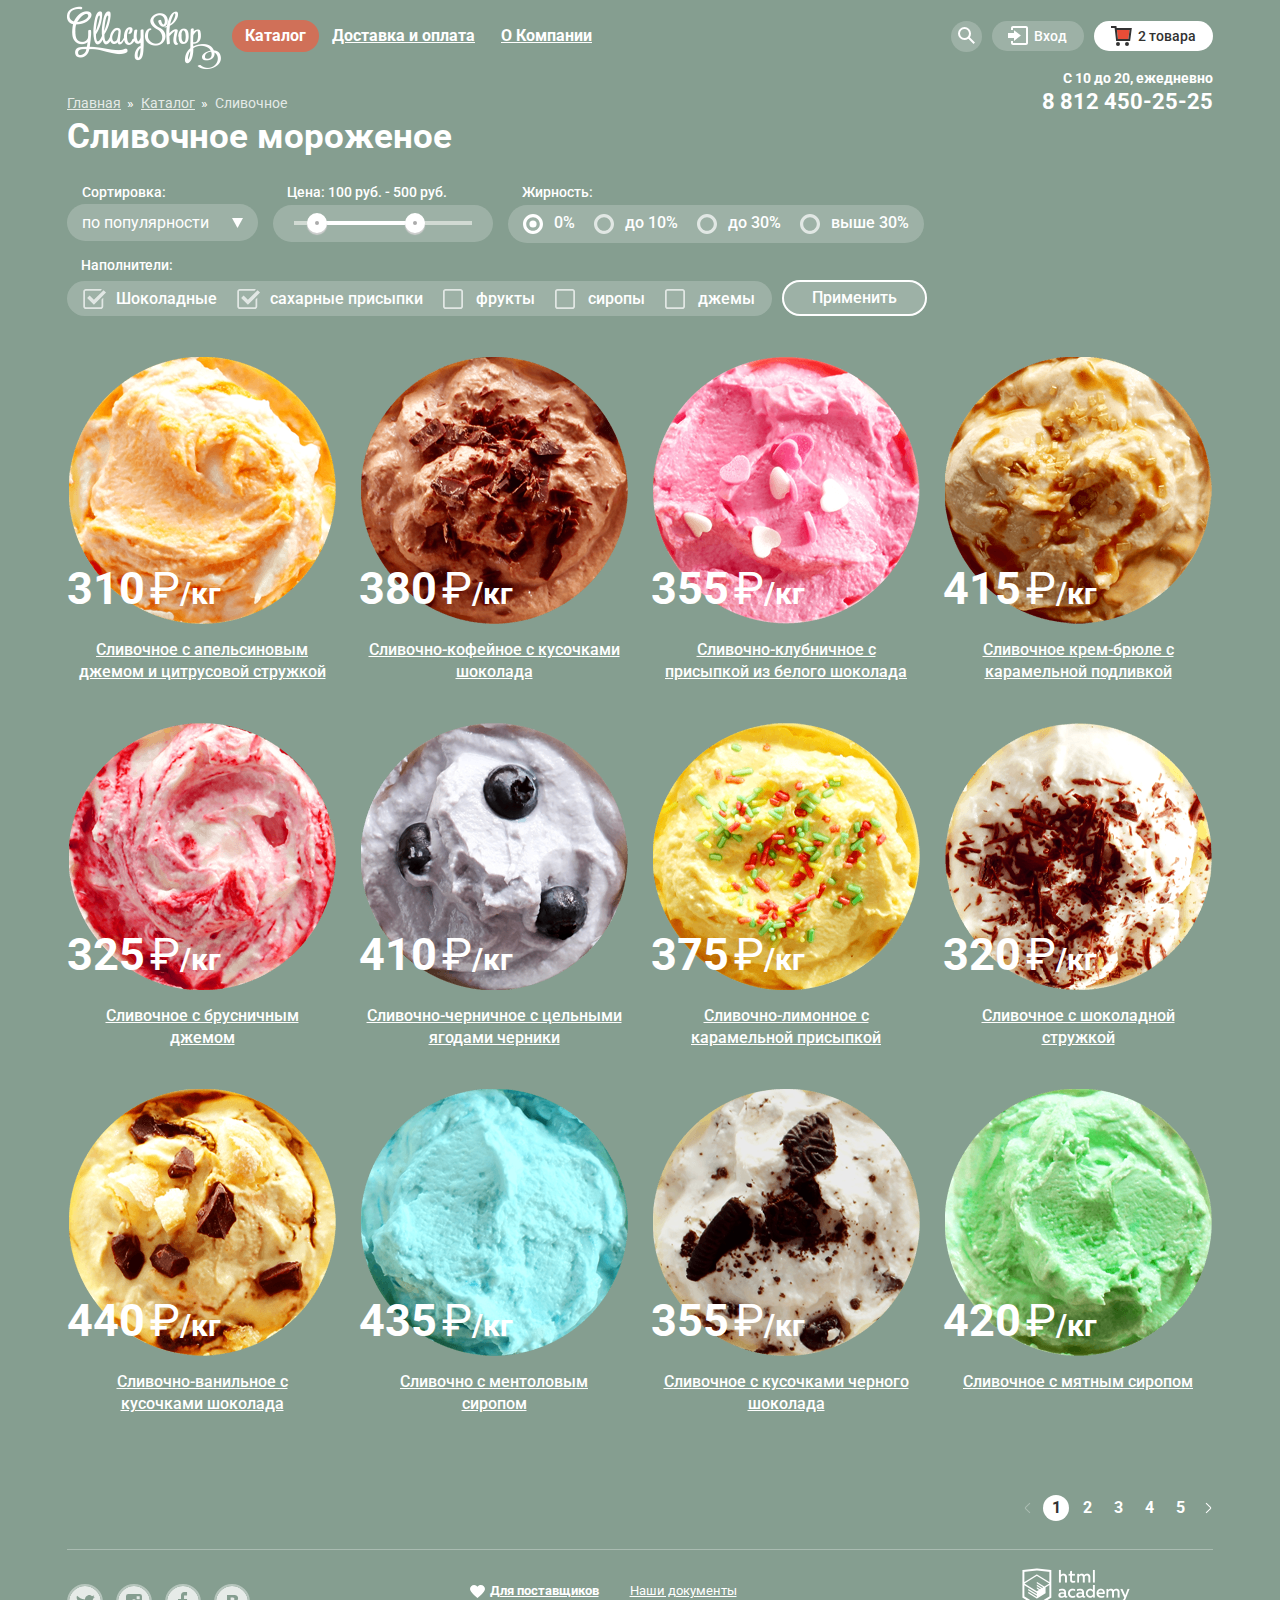
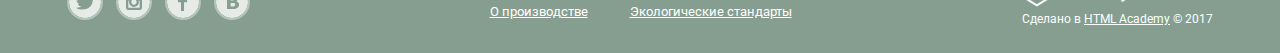
==== commit fd0b89ca: "Готовый проект" ====
--- a/catalog.html
+++ b/catalog.html
@@ -5,7 +5,7 @@
     	<title>Каталог Глейси</title>
     	<link rel="stylesheet" href="css/normalize.css">
     	<link href="https://fonts.googleapis.com/css?family=Roboto:400,500,700&amp;subset=cyrillic" rel="stylesheet">
-    	<link rel="stylesheet" type="text/css" href="css/style.min.css">
+    	<link rel="stylesheet" type="text/css" href="css/style.css">
   	</head>
   	<body class="inner-page">
 		<header class="main-header">
@@ -138,7 +138,7 @@
 			<ul class="breadcrumbs">
 				<li><a href="index.html">Главная</a><span>&#187;</span></li>
 				<li><a href="#">Каталог</a><span>&#187;</span></li>
-				<li class="breadcrumbs-current">Сливочное</li>
+				<li class="breadcrumbs-current"><a>Сливочное<a></li>
 			</ul>
 			<h1 class="page-title">Сливочное мороженое</h1>
 			<section class="filtres">
--- a/css/style.css
+++ b/css/style.css
@@ -0,0 +1,2145 @@
+body {
+    font-family: 'Roboto', Arial, sans-serif;
+    font-size: 16px;
+    font-weight: 700;
+    line-height: 18px;
+
+    -webkit-box-sizing: border-box;
+            box-sizing: border-box;
+    min-width: 1200px;
+
+    color: #fff;
+    background-color: #859e90;
+    background-repeat: repeat;
+    background-position: top center;
+}
+
+.inner-container {
+    display: block;
+}
+
+.container {
+    position: relative;
+
+    width: 1146px;
+    margin: 0 auto;
+}
+
+.slider-container {
+    -webkit-transition: background-image .4s ease, background-color .7s ease;
+         -o-transition: background-image .4s ease, background-color .7s ease;
+            transition: background-image .4s ease, background-color .7s ease;
+
+    background-color: #849d8f;
+    background-image: url('../img/ice-cream1-2.png');
+    background-repeat: no-repeat;
+    background-position: top -3px center;
+}
+
+.visually-hidden {
+    position: absolute;
+
+    overflow: hidden;
+    clip: rect(0 0 0 0);
+
+    width: 1px;
+    height: 1px;
+    margin: -1px;
+    padding: 0;
+
+    border: 0;
+}
+
+.button {
+    font: inherit;
+    font-size: 18px;
+    font-weight: 700;
+    line-height: 24px;
+
+    display: inline-block;
+
+    padding: 13px 22px;
+    padding-top: 9px;
+
+    cursor: pointer;
+    text-align: center;
+    vertical-align: top;
+    text-decoration: none;
+
+    color: #fff;
+    border: none;
+    border-radius: 50px;
+    background: -webkit-gradient(linear, left top, left bottom, from(#f26843), to(#e74a35));
+    background: -webkit-linear-gradient(top, #f26843 0%, #e74a35 100%);
+    background:      -o-linear-gradient(top, #f26843 0%, #e74a35 100%);
+    background:         linear-gradient(to bottom, #f26843 0%, #e74a35 100%);
+    background-color: #f26843;
+    -webkit-box-shadow: 0 2px 2px rgba(172, 16, 0, .64);
+            box-shadow: 0 2px 2px rgba(172, 16, 0, .64);
+    text-shadow: 0 2px 5px rgba(160, 32, 11, .76);
+}
+
+.button:hover {
+    background: -webkit-gradient(linear, left top, left bottom, from(#f58669), to(#ec6f5e));
+    background: -webkit-linear-gradient(top, #f58669 0%, #ec6f5e 100%);
+    background:      -o-linear-gradient(top, #f58669 0%, #ec6f5e 100%);
+    background:         linear-gradient(to bottom, #f58669 0%, #ec6f5e 100%);
+    -webkit-box-shadow: 0 2px 2px rgba(172, 16, 0, 1);
+            box-shadow: 0 2px 2px rgba(172, 16, 0, 1);
+}
+
+.button:active {
+    background: -webkit-gradient(linear, left top, left bottom, from(#d84732), to(#e1613e));
+    background: -webkit-linear-gradient(top, #d84732 0%, #e1613e 100%);
+    background:      -o-linear-gradient(top, #d84732 0%, #e1613e 100%);
+    background:         linear-gradient(to bottom, #d84732 0%, #e1613e 100%);
+    -webkit-box-shadow: inset 0 2px 2px rgba(172, 16, 0,1);
+            box-shadow: inset 0 2px 2px rgba(172, 16, 0,1);
+}
+
+.main-navigation {
+    font-size: 16px;
+    line-height: 18px;
+
+    display: -webkit-box;
+    display: -ms-flexbox;
+    display: flex;
+
+    margin-bottom: -4px;
+    padding-top: 6px;
+
+    color: #fff;
+}
+
+.main-navigation .container {
+    display: -webkit-box;
+    display: -ms-flexbox;
+    display: flex;
+}
+
+.main-header-logo {
+    width: 154px;
+    min-height: 68px;
+    margin-right: 11px;
+}
+
+.site-navigation,
+.user-navigation {
+    display: -webkit-box;
+    display: -ms-flexbox;
+    display: flex;
+
+    margin: 0;
+    margin-bottom: 8px;
+    padding: 0;
+
+    list-style: none;
+
+    -webkit-box-pack: justify;
+    -ms-flex-pack: justify;
+    justify-content: space-between;
+    -ms-flex-item-align: center;
+    align-self: center;
+    -ms-flex-wrap: wrap;
+        flex-wrap: wrap;
+}
+
+.site-navigation a,
+.user-navigation a {
+    display: block;
+
+    color: #fff;
+}
+
+.site-navigation {
+    min-width: 373px;
+}
+
+.site-navigation li {
+    position: relative;
+}
+
+.site-navigation-item > a {
+    padding: 7px 13px 7px;
+
+    border-radius: 20px;
+}
+
+.user-navigation {
+    font-size: 14px;
+    line-height: 16px;
+    font-weight: 500;
+
+    min-width: 242px;
+    margin-left: auto;
+}
+
+.user-navigation-item > a {
+    position: relative;
+
+    vertical-align: center;
+    text-decoration: none;
+
+    border-radius: 30px;
+    background-color: rgba(255, 255, 255, .2);
+}
+
+.user-navigation > li {
+    display: -webkit-box;
+    display: -ms-flexbox;
+    display: flex;
+
+    margin-right: 10px;
+
+    -webkit-box-pack: center;
+    -ms-flex-pack: center;
+    justify-content: center;
+    -webkit-box-align: center;
+    -ms-flex-align: center;
+    align-items: center;
+}
+
+.user-navigation > li:last-child {
+    margin-right: 0;
+}
+
+.search-link {
+    position: relative;
+}
+
+.search-link > a {
+    display: -webkit-box;
+    display: -ms-flexbox;
+    display: flex;
+
+    width: 31px;
+    min-height: 31px;
+
+    text-align: center;
+
+    border-radius: 50%;
+
+    -webkit-box-pack: center;
+    -ms-flex-pack: center;
+    justify-content: center;
+    -webkit-box-align: center;
+    -ms-flex-align: center;
+    align-items: center;
+}
+
+.search-link svg {
+	position: absolute;
+	top: 6px;
+	left: 7px;
+}
+
+.hover-search {
+    position: absolute;
+    top: 30px;
+    right: 0;
+
+    display: none;
+
+    width: 300px;
+    height: 10px;
+
+    background-color: transparent;
+}
+
+.button-search-hover {
+    position: absolute;
+    z-index: 10;
+    top: 7px;
+    right: 0;
+
+    display: none;
+
+    width: 300px;
+    padding: 20px 15px;
+
+    border: 1px solid;
+    border-radius: 5px;
+    background-color: #f8f7f4;
+    -webkit-box-shadow: 0 20px 20px 1px rgba(0, 0, 0, .4);
+            box-shadow: 0 20px 20px 1px rgba(0, 0, 0, .4);
+}
+
+.search-link-form input {
+    font-size: 14px;
+    line-height: 18px;
+
+    -webkit-box-sizing: border-box;
+            box-sizing: border-box;
+    width: 100%;
+    padding: 15px;
+
+    color: #999;
+    border: none;
+    border-radius: 5px;
+    background-color: #fff;
+    box-shadow: inset 0px 0px 0px 2px rgba(178, 178, 178, .6);
+}
+
+.search-link-form input:hover {
+	box-shadow: inset 0px 0px 0px 3px rgba(154, 154, 154, 0.6);
+}
+
+.search-link-form input:focus {
+	outline: none;
+	box-shadow: inset 0px 0px 0px 3px rgba(46, 136, 228, 0.6);
+}
+
+.login-link {
+    position: relative;
+}
+
+.login-link-user {
+    padding: 7px 17px 7px 42px;
+}
+
+.hover-link {
+    position: absolute;
+    z-index: 11;
+    top: 30px;
+    right: 0;
+
+    display: none;
+
+    width: 277px;
+    height: 10px;
+
+    background-color: transparent;
+}
+
+.button-login-hover {
+    position: absolute;
+    z-index: 10;
+    top: 7px;
+    right: 0;
+
+    display: none;
+
+    width: 237px;
+    padding: 20px;
+
+    color: #323232;
+    border-radius: 5px;
+    background-color: #f8f7f4;
+    -webkit-box-shadow: 0 20px 20px 1px rgba(0, 0, 0, .4);
+            box-shadow: 0 20px 20px 1px rgba(0, 0, 0, .4);
+}
+
+.search-link:hover .hover-search,
+.search-link:hover .button-search-hover,
+.login-link:hover .hover-link,
+.login-link:hover .button-login-hover {
+    display: block;
+}
+
+
+.login-link-form p {
+    margin: 0;
+    padding: 0;
+}
+
+.login-link-form input {
+    -webkit-box-sizing: border-box;
+            box-sizing: border-box;
+    width: 100%;
+    margin-bottom: 20px;
+    padding: 15px;
+    border: none;
+    border-radius: 5px;
+    box-shadow: inset 0px 0px 0px 2px rgba(178, 178, 178, .6);
+}
+
+.login-link-form input:hover {
+	box-shadow: inset 0px 0px 0px 3px rgba(154, 154, 154, .6);
+}
+
+.login-link-form input:focus {
+	outline: none;
+	box-shadow: inset 0px 0px 0px 3px rgba(46, 136, 228, 0.6);
+}
+
+.login-link-footer {
+    display: -webkit-box;
+    display: -ms-flexbox;
+    display: flex;
+
+    -webkit-box-pack: justify;
+    -ms-flex-pack: justify;
+    justify-content: space-between;
+    -webkit-box-align: center;
+    -ms-flex-align: center;
+    align-items: center;
+}
+
+.password-info a {
+    font-size: 13px;
+    font-weight: 700;
+    line-height: 24px;
+
+    color: #323232;
+}
+
+.password-info a:hover,
+.password-indo a:active,
+.password-info a:focus {
+    color: #e84d37;
+    outline: none;
+}
+
+.password-info p {
+    margin: 0;
+    padding: 0;
+}
+
+.button-login-link {
+    padding: 10px 25px;
+}
+
+.login-link-user svg {
+    position: absolute;
+    top: 5px;
+    left: 16px;
+}
+
+.basket-link {
+    padding: 7px 17px 7px 44px;
+}
+
+.basket-link svg {
+    position: absolute;
+    top: 5px;
+    left: 17px;
+}
+
+.site-navigation-item > a[href]:hover,
+.site-navigation-item > a[href]:focus,
+.user-navigation-item > a:hover,
+.user-navigation-item > a:focus {
+    text-decoration: none;
+
+    color: #333;
+    background-color: #f7f6f3;
+}
+
+.site-navigation-item > a[href]:active {
+	box-shadow: inset 0 2px 2px 0px #696969;
+}
+
+.search-link a:hover path,
+.search-link a:active path,
+.search-link a:focus path {
+    fill: #333;
+}
+
+.login-link a:hover path,
+.login-link a:active path,
+.login-link a:focus path {
+    fill: #333;
+}
+
+.basket a:hover path,
+.basket a:hover circle,
+.basket a:active path,
+.basket a:active circle,
+.basket a:focus path,
+.basket a:focus circle {
+    fill: #333;
+}
+
+li.basket-inner a {
+    position: relative;
+    font-weight: 500;
+
+    color: #323232;
+    background-color: #fff;
+}
+
+.basket-inner a:focus .basket-orange,
+.basket-inner a:hover .basket-orange {
+    fill: #e84d37;
+}
+
+.basket-inner::after {
+    position: absolute;
+    top: 45px;
+    right: 0;
+
+    width: 120px;
+    height: 6px;
+
+    content: '';
+
+    background-color: transparent;
+}
+
+.basket-hover {
+    position: absolute;
+    z-index: 20;
+    top: 51px;
+    right: 0;
+
+    display: none;
+
+    width: 520px;
+    min-height: 220px;
+    padding: 10px;
+
+    border-radius: 5px;
+    background-color: #fff;
+    -webkit-box-shadow: 0 20px 20px 1px rgba(0, 0, 0, .4);
+            box-shadow: 0 20px 20px 1px rgba(0, 0, 0, .4);
+}
+
+.basket-inner:hover .basket-hover {
+    display: block;
+}
+
+.basket-product {
+    font-size: 13px;
+    line-height: 16px;
+
+    width: 520px;
+    margin-bottom: 5px;
+
+    border-collapse: collapse;
+
+    color: #323232;
+    background-color: #fff;
+}
+
+.basket-product td {
+    padding: 10px;
+    padding-top: 15px;
+    padding-bottom: 15px;
+
+    text-align: left;
+}
+
+.basket-product-close {
+    padding: 10px;
+
+    background-image: url('../img/product-close.png');
+    background-repeat: no-repeat;
+    background-position: 50% 50%;
+}
+
+.basket-product-row .basket-product-text {
+    width: 230px;
+    padding-left: 50px;
+}
+
+.basket-product-text a::before {
+    position: absolute;
+
+    width: 33px;
+    height: 33px;
+
+    content: '';
+}
+
+.basket-product-text-1 a::before {
+    top: -7px;
+    left: -45px;
+
+    background-image: url('../img/product-text-1.png');
+    background-repeat: no-repeat;
+}
+
+.basket-product-text-2 a::before {
+    top: 0;
+    left: -45px;
+
+    background-image: url('../img/product-text-2.png');
+    background-repeat: no-repeat;
+}
+
+td.basket-product-price {
+    font-size: 15px;
+    font-weight: bold;
+    line-height: 18px;
+
+    text-align: right;
+}
+
+.basket-product tr:nth-last-of-type(2) {
+    border-bottom: 1px solid lightgray;
+}
+
+.basket-hover .basket-hover-button {
+    font-size: 18px;
+    line-height: 24px;
+
+    display: inline-block;
+    vertical-align: middle;
+
+    min-width: 148px;
+    margin-left: 350px;
+    padding: 0;
+    padding: 10px 13px;
+
+    color: #fff;
+}
+
+
+.site-navigation-current > a {
+    text-decoration: none;
+
+    background-color: rgba(208, 112, 88, 1);
+}
+
+.catalog-navigation-hover {
+    font-size: 14px;
+
+    position: absolute;
+    z-index: 20;
+    top: 31px;
+    left: -6px;
+
+    display: none;
+    overflow: hidden;
+
+    width: 143px;
+    margin: 0;
+    padding: 0;
+    padding-top: 7px;
+
+    list-style: none;
+
+    border-radius: 5px;
+}
+
+.site-navigation li:hover .catalog-navigation-hover {
+    display: block;
+}
+
+
+.catalog-navigation-hover li {
+    position: relative;
+
+    background-color: #fff;
+}
+
+.catalog-navigation-hover .catalog-navigation-current {
+	background-color: rgba(208, 112, 88, 1);
+}
+
+.catalog-navigation-hover a {
+    font-weight: normal;
+
+    display: block;
+
+    padding: 8px 20px;
+    padding-right: 0;
+
+    text-decoration: none;
+
+    color: #323232;
+}
+
+.catalog-navigation-item:first-child a {
+    font-weight: bold;
+
+    padding-top: 13px;
+    padding-bottom: 13px;
+}
+
+.catalog-navigation-item:first-child::after {
+    position: absolute;
+    bottom: 0;
+    left: 11px;
+
+    width: 120px;
+    height: 1px;
+
+    content: '';
+
+    background-color: rgba(0, 0, 0, .2);
+}
+
+.catalog-navigation-item:last-child a {
+    padding-bottom: 13px;
+}
+
+.catalog-navigation-hover a:hover {
+    background-color: rgba(208, 112, 88, .2);
+}
+
+.catalog-navigation-hover a:active {
+    background-color: rgba(208, 112, 88, .6);
+}
+
+.container {
+    position: relative;
+
+    margin-top: 0;
+    padding: 0;
+}
+
+.inner-container {
+    position: relative;
+}
+
+.main-navigation-info {
+    font-size: 14px;
+    line-height: 16px;
+
+    position: absolute;
+    z-index: 10;
+    top: 0;
+    right: 0;
+
+    margin: 0;
+    padding: 0;
+
+    text-align: right;
+}
+
+.main-navigation-info-time {
+    margin: 0;
+    margin-bottom: 4px;
+    padding: 0;
+}
+
+.main-navigation-info-tel {
+    font-size: 22px;
+    line-height: 24px;
+
+    margin: 0;
+    padding: 0;
+}
+
+/* СЛАЙДЕР */
+
+.slider {
+    position: relative;
+
+    margin-right: -2px;
+    margin-bottom: 2px;
+    padding-top: 319px;
+
+    text-align: center;
+
+    color: #fff;
+}
+
+.slider-list {
+    margin: 0;
+    padding: 0;
+
+    list-style: none;
+}
+
+.slide {
+    display: none;
+}
+
+.slide-title {
+    font-size: 60px;
+    font-weight: 700;
+    line-height: 60px;
+
+    width: 700px;
+    margin: 0 auto;
+    margin-bottom: 30px;
+}
+
+
+.slider-controls {
+    font-size: 0;
+
+    position: absolute;
+    z-index: 10;
+    bottom: 60px;
+    left: 1px;
+}
+
+.slider-controls label {
+    display: inline-block;
+
+    width: 17px;
+    height: 17px;
+    margin-right: 8px;
+
+    cursor: pointer;
+    vertical-align: top;
+
+    border: 2px solid #fff;
+    border-radius: 50%;
+    background-color: transparent;
+}
+
+.slider-controls label:hover {
+    background-color: rgba(255, 255, 255, .4);
+}
+
+.product-slide-1:checked ~ .slider-container {
+    background-color: #849d8f;
+    background-image: url('../img/ice-cream1-2.png');
+    background-repeat: no-repeat;
+}
+
+.product-slide-2:checked ~ .slider-container {
+    background-color: #8996a6;
+    background-image: url('../img/ice-cream3-4.png');
+    background-repeat: no-repeat;
+}
+
+.product-slide-3:checked ~ .slider-container {
+    background-color: #9d8b84;
+    background-image: url('../img/ice-cream5-6.png');
+    background-repeat: no-repeat;
+}
+
+.product-slide-1:checked ~ .slider-container .slide-1,
+.product-slide-2:checked ~ .slider-container .slide-2,
+.product-slide-3:checked ~ .slider-container .slide-3 {
+    display: block;
+}
+
+.product-slide-1:checked ~ .slider-container label[for='product-1'],
+.product-slide-2:checked ~ .slider-container label[for='product-2'],
+.product-slide-3:checked ~ .slider-container label[for='product-3'] {
+    background-color: #fff;
+}
+
+.slide-button {
+    font-size: 32px;
+    font-weight: bold;
+    line-height: 44px;
+
+    width: 220px;
+    margin-bottom: 40px;
+    padding-top: 10px;
+    padding-right: 29px;
+    padding-bottom: 11px;
+    padding-left: 31px;
+}
+
+
+.banners {
+    font-size: 18px;
+    font-weight: 700;
+    line-height: 22px;
+
+    color: #fff;
+}
+
+.banner-list {
+    display: -webkit-box;
+    display: -ms-flexbox;
+    display: flex;
+
+    margin: 0;
+    padding: 0;
+
+    list-style: none;
+
+    -webkit-box-pack: justify;
+    -ms-flex-pack: justify;
+    justify-content: space-between;
+}
+
+.banners h3 {
+    font-size: 35px;
+    line-height: 41px;
+
+    margin: 0;
+    margin-bottom: 15px;
+    padding: 0;
+}
+
+.banner-item-text {
+    margin: 0;
+    padding: 0;
+}
+
+.banner-item {
+    position: relative;
+
+    width: 542px;
+    min-height: 212px;
+    margin-right: 26px;
+    margin-bottom: 40px;
+    padding-top: 15px;
+    padding-right: 20px;
+    padding-left: 18px;
+
+    border-radius: 15px;
+}
+
+.banner-item-crimson {
+    background-image: url('../img/crimson-bg.jpg');
+    background-color: #c51642;
+    background-repeat: no-repeat;
+}
+
+.banner-item-chocolate {
+    margin-right: 0;
+
+    background-image: url('../img/chocolate-bg.jpg');
+    background-color: #76554a;
+    background-repeat: no-repeat;
+}
+
+.button-banner {
+    position: absolute;
+    right: 21px;
+    bottom: 23px;
+}
+
+.product-list {
+    display: -webkit-box;
+    display: -ms-flexbox;
+    display: flex;
+
+    margin: 0;
+    padding: 0;
+
+    list-style: none;
+
+    -ms-flex-wrap: wrap;
+        flex-wrap: wrap;
+}
+
+.product-item {
+    position: relative;
+
+    width: 270px;
+    margin-bottom: 40px;
+    margin-right: 22px;
+
+    text-align: center;
+}
+
+.product-item:nth-of-type(4n) {
+	margin-right: 0;
+}
+
+.product-item a {
+	font-weight: 500;
+    color: #fff;
+}
+
+.product-item-hit::before {
+	content: "";
+	position: absolute;
+	top: 0;
+	left: 0;
+	width: 61px;
+	height: 61px;
+	background-image: url("../img/product-hit.png");
+	background-repeat: no-repeat;
+}
+
+div.product-link {
+    position: absolute;
+    z-index: 1;
+    top: -5px;
+    left: -10px;
+
+    width: 290px;
+    min-height: 380px;
+    padding-bottom: 20px;
+
+    background-color: rgba(255, 255, 255, .2);
+    box-shadow: 0 20px 20px 0px rgba(0, 0, 0, 0.2);
+}
+
+.button-product {
+    position: absolute;
+    bottom: 19px;
+    left: 43px;
+}
+
+div.product-link {
+    display: none;
+}
+
+.product-item:hover div.product-link {
+    display: block;
+}
+
+.product-price {
+    font-size: 45px;
+    line-height: 13px;
+    font-weight: bold;
+
+    position: absolute;
+    top: 180px;
+    left: 0;
+}
+
+.product-text {
+	font-size: 16px;
+	line-height: 22px;
+	font-weight: 500;
+
+    margin: 0;
+    margin-top: 11px;
+    padding: 0 7px;
+}
+
+.product-text a {
+	font-weight: 500;
+    text-decoration: underline;
+}
+
+.product-price span {
+    font-size: 30px;
+}
+
+.product-price .product-price-unicode {
+    font-size: 45px;
+    font-weight: normal;
+
+    margin-left: 5px;
+}
+
+
+.features {
+    width: 1146px;
+    min-height: 305px;
+    margin-bottom: 40px;
+
+    color: #323232;
+    border-top: 1px solid transparent;
+    border-radius: 15px;
+    background-image: url('../img/pattern-bg.jpg');
+    background-repeat: repeat-y;
+    background-color: #eadfc9;
+    background-repeat: no-repeat;
+}
+
+.features h3 {
+    font-size: 24px;
+    line-height: 30px;
+    font-weight: 500;
+
+    margin: 0;
+    margin-top: 23px;
+    margin-bottom: 3px;
+    margin-right: 20px;
+    margin-left: 20px;
+    padding: 0;
+
+    color: #323232;
+}
+
+.features-list {
+    font-size: 16px;
+    line-height: 22px;
+
+    display: -webkit-box;
+    display: -ms-flexbox;
+    display: flex;
+
+    margin: 0;
+    padding: 0;
+
+    list-style: none;
+
+    -ms-flex-wrap: wrap;
+        flex-wrap: wrap;
+    -webkit-box-pack: justify;
+    -ms-flex-pack: justify;
+    justify-content: space-between;
+}
+
+.features-item {
+    width: 540px;
+    margin-left: 20px;
+}
+
+.features-item:nth-of-type(3n),
+.features-item:nth-of-type(4n) {
+    margin-top: 6px;
+}
+
+.features-item:nth-of-type(2n),
+.feauters-item:nth-of-type(4n) {
+    margin-left: 0;
+}
+
+.features-item-text {
+	font-weight: 400;
+	color: #323232;
+
+    position: relative;
+
+    margin: 0;
+    margin-top: 18px;
+    margin-left: 56px;
+    padding: 0;
+}
+
+.features-item-text-2,
+.features-item-text-4 {
+    margin-left: 37px;
+    padding-right: 15px;
+}
+
+.features-item-text::before {
+    position: absolute;
+    z-index: 10;
+
+    width: 49px;
+    height: 49px;
+
+    content: '';
+}
+
+.features-item-text-1::before {
+    top: -13px;
+    left: -55px;
+
+    background-image: url('../img/features-photo1.png');
+}
+
+.features-item-text-2::before {
+    top: -13px;
+    left: -58px;
+
+    background-image: url('../img/features-photo2.png');
+}
+
+.features-item-text-3::before {
+    top: -15px;
+    left: -55px;
+
+    background-image: url('../img/features-photo3.png');
+}
+
+.features-item-text-4::before {
+    top: -15px;
+    left: -58px;
+
+    background-image: url('../img/features-photo4.png');
+}
+
+.index-column {
+    display: -webkit-box;
+    display: -ms-flexbox;
+    display: flex;
+
+    margin-bottom: 39px;
+
+    -webkit-box-pack: justify;
+    -ms-flex-pack: justify;
+    justify-content: space-between;
+}
+
+.news {
+    width: 560px;
+    min-height: 220px;
+    margin: 0;
+    padding: 0;
+
+    color: #323232;
+    border-radius: 15px;
+    background-image: url('../img/news-bg.jpg');
+    background-color: #fff;
+    background-repeat: no-repeat;
+}
+
+.news-list {
+    margin: 0;
+    padding: 0;
+
+    list-style: none;
+
+    color: #323232;
+}
+
+.news-list h3 {
+    font-size: 16px;
+    font-weight: 500;
+    line-height: 22px;
+
+    margin: 0;
+    margin-top: 24px;
+    margin-bottom: 3px;
+    margin-left: 20px;
+    padding: 0;
+
+    color: #323232;
+}
+
+.news-item-text {
+    font-size: 24px;
+
+    width: 285px;
+    margin: 0;
+    margin-left: 18px;
+}
+
+.news-list a {
+    line-height: 30px;
+
+    text-decoration: underline;
+
+    color: #323232;
+}
+
+.news-list a:hover,
+.news-list a:active {
+    color: #e84d37;
+}
+
+.distribution {
+    font-weight: 400;
+
+    display: -webkit-box;
+    display: -ms-flexbox;
+    display: flex;
+
+    width: 560px;
+    min-height: 220px;
+    margin: 0;
+    padding: 0;
+
+    color: #5a5a5a;
+    border-radius: 15px;
+    background-image: url('../img/email-bg.png');
+}
+
+.distribution-wraper {
+    width: 529px;
+    height: 144px;
+    margin: auto;
+    padding: 30px 21px;
+    padding-right: 0;
+
+    border-radius: 15px;
+    background-color: #f8f7f4;
+}
+
+.distribution-text {
+    font-size: 16px;
+    line-height: 22px;
+
+    margin: 0;
+    margin-bottom: 34px;
+    margin-top: -4px;
+    padding: 0;
+    padding-right: 20px;
+}
+
+.distribution-form input[type='email'] {
+    font-size: 16px;
+    line-height: 24px;
+    font-weight: 400;
+
+    width: 335px;
+    margin-top: 2px;
+    margin-right: 12px;
+    padding-left: 13px;
+    padding-right: 13px;
+    padding-top: 9px;
+    padding-bottom: 11px;
+	
+	border: none;		
+    border-radius: 5px;
+    box-shadow: inset 0px 0px 0px 2px rgba(178, 178, 178, .6);
+}
+
+.distribution-form input:hover {
+	box-shadow: inset 0px 0px 0px 3px rgba(154, 154, 154, .6);
+}
+
+.distribution-form input:focus {
+	outline: none;
+	box-shadow: inset 0px 0px 0px 3px rgba(46, 136, 228, .6);
+}
+
+.distribution-button {
+    padding-left: 19px;
+    padding-right: 19px;
+}
+
+.map {
+    position: relative;
+
+    width: 1200px;
+    min-height: 430px;
+    margin-bottom: 16px;
+    margin-left: -27px;
+
+    color: #323232;
+    background-color: transparent;
+}
+
+.map iframe {
+    position: absolute;
+    z-index: 1;
+}
+
+.map img {
+    position: absolute;
+    z-index: 0;
+    top: 0;
+    left: 0;
+}
+
+.contact-info {
+    font-size: 14px;
+    font-weight: 400;
+    line-height: 20px;
+
+    position: absolute;
+    z-index: 2;
+    top: 63px;
+    right: 27px;
+
+    width: 252px;
+    min-height: 241px;
+    padding: 32px 25px 32px 25px;
+
+    color: #323232;
+    border-radius: 15px;
+    background-color: #fdfefe;
+}
+
+.contact-info-address {
+    margin: 0;
+    margin-bottom: 15px;
+    padding: 0;
+}
+
+.contact-info span {
+    font-size: 18px;
+    font-weight: 700;
+    line-height: 24px;
+}
+
+.contact-info-tel {
+    margin: 0;
+    margin-bottom: 22px;
+    padding: 0;
+}
+
+.contact-info-tel span {
+	display: block;
+	margin-top: 6px;
+	margin-bottom: 2px;
+}
+
+.contact-button {
+    padding: 11px 26px 11px 26px;
+}
+
+.main-footer ul {
+    font-size: 13px;
+    font-weight: 400;
+    line-height: 16px;
+
+    margin: 0;
+    padding: 0;
+
+    list-style: none;
+}
+
+.main-footer a {
+    text-decoration: underline;
+
+    color: #fff;
+}
+
+.main-footer a:hover,
+.main-footer a:focus,
+.main-footer a:active {
+    color: #ffbc9e;
+}
+
+footer .container {
+    display: -webkit-box;
+    display: -ms-flexbox;
+    display: flex;
+
+    margin-top: 18px;
+    padding-bottom: 26px;
+
+    -webkit-box-pack: justify;
+    -ms-flex-pack: justify;
+    justify-content: space-between;
+}
+
+.footer-social {
+    width: 260px;
+    margin-top: 16px;
+}
+
+.footer-social-list {
+    display: -webkit-box;
+    display: -ms-flexbox;
+    display: flex;
+
+    margin: 0;
+    padding: 0;
+
+    list-style: none;
+}
+
+.footer-social-item {
+    margin-right: 13px;
+}
+
+.footer-social-item svg {
+    border: 2px solid rgba(255, 255, 255, .5);
+    border-radius: 50%;
+}
+
+.footer-social-item:last-child {
+    margin-right: 0;
+}
+
+.button-social {
+    opacity: .8;
+}
+
+.button-social:focus,
+.button-social:hover {
+    opacity: 1;
+    outline: none;
+}
+
+.button-social:hover svg {
+	border: 2px solid rgba(255, 255, 255, .7);
+}
+
+.button-social:active svg {
+	opacity: 0.8;
+}
+
+.provider {
+    width: 360px;
+    margin-top: 15px;
+    margin-left: -10px;
+}
+
+.provider-list {
+    display: -webkit-box;
+    display: -ms-flexbox;
+    display: flex;
+
+    margin: 0;
+    padding: 0;
+
+    -ms-flex-wrap: wrap;
+        flex-wrap: wrap;
+}
+
+.provider-item {
+    min-width: 140px;
+    margin-bottom: 5px;
+}
+
+.provider-item-love a {
+    font-weight: 700;
+
+    position: relative;
+}
+
+.provider-item-love svg {
+    position: absolute;
+    top: 2px;
+    left: -20px;
+}
+
+.footer-copyright {
+    width: 191px;
+    padding-left: 0;
+}
+
+.footer-copyright p,
+.footer-copyright a {
+    font-size: 12px;
+    font-weight: 400;
+    line-height: 16px;
+
+    margin: 0;
+    padding: 0;
+}
+
+/* Модальные окна */
+
+@-webkit-keyframes bounce {
+    0%{-webkit-transform: translateY(-2000px) rotate(0deg); transform: translateY(-2000px) rotate(0deg)}
+    20%{-webkit-transform: rotate(15deg); transform: rotate(15deg)}
+    40%{-webkit-transform: rotate(-15deg); transform: rotate(-15deg)}
+    60%{-webkit-transform: rotate(15deg); transform: rotate(15deg)}
+    70%{-webkit-transform: translateY(30px); transform: translateY(30px)}
+    80%{-webkit-transform: rotate(-15deg); transform: rotate(-15deg)}
+    90%{-webkit-transform: translate(-50px); transform: translate(-50px)}
+    100%{-webkit-transform: translate(0) rotate(0deg); transform: translate(0) rotate(0deg)}
+}
+
+@keyframes bounce {
+    0%{-webkit-transform: translateY(-2000px) rotate(0deg); transform: translateY(-2000px) rotate(0deg)}
+    20%{-webkit-transform: rotate(15deg); transform: rotate(15deg)}
+    40%{-webkit-transform: rotate(-15deg); transform: rotate(-15deg)}
+    60%{-webkit-transform: rotate(15deg); transform: rotate(15deg)}
+    70%{-webkit-transform: translateY(30px); transform: translateY(30px)}
+    80%{-webkit-transform: rotate(-15deg); transform: rotate(-15deg)}
+    90%{-webkit-transform: translate(-50px); transform: translate(-50px)}
+    100%{-webkit-transform: translate(0) rotate(0deg); transform: translate(0) rotate(0deg)}
+    
+}
+
+
+.modal-feedback {
+    position: fixed;
+    z-index: 12;
+    top: 200px;
+    left: 50%;
+
+    display: none;
+
+    width: 430px;
+    margin-left: -215px;
+    padding: 25px;
+    padding-top: 20px;
+    padding-bottom: 95px;
+
+    color: #323232;
+    border-radius: 15px;
+    background-color: #f8f7f3;
+}
+
+.modal-show {
+    display: block;
+
+    -webkit-animation-name: bounce;
+            animation-name: bounce;
+    -webkit-animation-duration: .4s;
+            animation-duration: .4s;
+}
+
+.modal-overlay {
+	position: fixed;
+	display: none;
+	z-index: 11;
+	width: 100%;
+	height: 100%;
+	background-color: #000;
+	opacity: 0.5;
+}
+
+.modal-overlay-show {
+	display: block;
+}
+
+.modal-feedback h3 {
+    font-size: 24px;
+    font-weight: 700;
+    line-height: 28px;
+
+    margin: 0;
+    margin-bottom: 20px;
+
+    color: #323232;
+}
+
+.modal-feedback p {
+    margin: 0;
+    margin-bottom: 20px;
+    padding: 0;
+}
+
+.modal-feedback p:last-child {
+    margin-bottom: 0;
+}
+
+.feedback-form input[type='text'],
+.feedback-form input[type='email'] {
+    width: 237px;
+    padding: 10px 15px;
+}
+
+.feedback-form .feedback-button {
+    position: absolute;
+    right: 25px;
+    bottom: 25px;
+}
+
+.feedback-form input[type='text'],
+.feedback-form input[type='email'],
+.feedback-form .feedback-comments {
+    font: inherit;
+    font-weight: 400;
+
+    box-sizing: border-box;
+
+    color: #000;
+    background-color: #fff;
+	
+	border: none;
+    border-radius: 5px;
+    -moz-box-shadow: inset 0px 0px 0px 2px rgba(178, 178, 178, .6);
+    box-shadow: inset 0px 0px 0px 2px rgba(178, 178, 178, .6);
+}
+
+.feedback-form input[type="text"]:hover,
+.feedback-form input[type="email"]:hover,
+.feedback-form .feedback-comments:hover {
+	box-shadow: inset 0px 0px 0px 3px rgba(154, 154, 154, .6);
+}
+
+.feedback-form input[type="text"]:focus,
+.feedback-form input[type="email"]:focus,
+.feedback-form .feedback-comments:focus {
+	outline: none;
+	box-shadow: inset 0px 0px 0px 3px rgba(46, 136, 228, .6);
+}
+
+.feedback-comments {
+    font-size: 16px;
+    line-height: 18px;
+
+    box-sizing: border-box;
+    width: 100%;
+    padding: 0;
+    padding: 10px 15px;
+}
+
+.modal-feedback .modal-close {
+    font-size: 0;
+
+    position: absolute;
+    top: 15px;
+    right: 15px;
+
+    width: 18px;
+    height: 18px;
+
+    cursor: pointer;
+
+    border: none;
+    background-color: transparent;
+}
+
+.modal-feedback .modal-close::before,
+.modal-feedback .modal-close::after {
+    position: absolute;
+    top: 8px;
+    left: -1px;
+
+    width: 20px;
+    height: 2px;
+
+    content: '';
+
+    background-color: #323232;
+}
+
+.modal-feedback .modal-close::before {
+    -webkit-transform: rotate(45deg);
+        -ms-transform: rotate(45deg);
+            transform: rotate(45deg);
+}
+
+.modal-feedback .modal-close::after {
+    -webkit-transform: rotate(-45deg);
+        -ms-transform: rotate(-45deg);
+            transform: rotate(-45deg);
+}
+
+/*------Внутренняя страница---*/
+
+.inner-page {
+    font-family: 'Roboto', Arial, sans-serif;
+}
+
+.inner-container {
+    padding-top: 25px;
+}
+
+.page-title {
+    font-size: 35px;
+    font-weight: 700;
+    line-height: 41px;
+
+    margin: 0;
+    margin-bottom: 27px;
+    padding: 0;
+
+    color: #fff;
+}
+
+.breadcrumbs {
+    font-size: 14px;
+    font-weight: 400;
+    line-height: 16px;
+
+    display: -webkit-box;
+    display: -ms-flexbox;
+    display: flex;
+
+    margin: 0;
+    margin-bottom: 5px;
+    padding: 0;
+
+    list-style: none;
+
+    color: #fff;
+}
+
+.breadcrumbs li {
+    position: relative;
+
+    margin-right: 20px;
+}
+
+.breadcrumbs a {
+	font-size: 14px;
+	line-height: 16px;
+    font-weight: 400;
+
+    color: rgba(255, 255, 255, .8);
+}
+
+.breadcrumbs span {
+    position: absolute;
+    left: 60px;
+}
+
+.breadcrumbs a:hover,
+.breadcrumbs a:focus,
+.breadcrumbs a:active {
+    color: #ffbc9e;
+}
+
+.filtres {
+    font-size: 14px;
+    line-height: 16px;
+    font-weight: 500;
+
+    margin-bottom: 41px;
+}
+
+form.filter {
+    display: -webkit-box;
+    display: -ms-flexbox;
+    display: flex;
+
+    -ms-flex-wrap: wrap;
+        flex-wrap: wrap;
+}
+
+.filter ul,
+.filter select {
+    color: #fff;
+    border-radius: 25px;
+    background-color: rgba(255, 255, 255, .2);
+}
+
+.filter > div {
+    margin-right: 15px;
+}
+
+.sorting select {
+    font-size: 16px;
+    line-height: 19px;
+
+	padding: 0;
+    padding: 9px 32px 9px 15px;
+
+    background-image: url('../img/icon-select.svg');
+    background-repeat: no-repeat;
+    background-position: top 14px  right 15px;
+    border: none;
+
+    -webkit-appearance: none;
+    -moz-appearance: none;
+}
+
+.sorting select::-ms-expand {
+	display: none;
+}
+
+select option {
+    color: #323232;
+}
+
+select:hover {
+    color: #323232;
+    background-image: url(../img/icon-select-open.svg);
+    background-position: top 14px  right 15px;
+}
+
+.sorting p {
+    margin: 0;
+    margin-bottom: 4px;
+    padding: 0;
+    padding-left: 15px;
+}
+
+.range-filter {
+    width: 220px;
+}
+
+.range-filter p {
+    margin: 0;
+    margin-bottom: 5px;
+    padding: 0;
+    padding-left: 14px;
+}
+
+.range-controls {
+    position: relative;
+
+    height: 21px;
+    padding-top: 16px;
+    padding-right: 21px;
+    padding-left: 21px;
+
+    border-radius: 25px;
+    background-color: rgba(255, 255, 255, .2);
+}
+
+.range-controls .scale {
+    height: 4px;
+
+    background-color: #d1dad3;
+}
+
+.range-controls .bar {
+    width: 60%;
+    height: 4px;
+    margin-left: 10%;
+
+    background-color: #fff;
+}
+
+.range-controls .toggle {
+    position: absolute;
+    top: 8px;
+    left: 0;
+
+    width: 4px;
+    height: 4px;
+    padding: 0;
+
+    cursor: pointer;
+
+    border: 8px solid #fff;
+    border-radius: 50%;
+    background-color: #ababab;
+    -webkit-box-shadow: 0 2px 1px 0 #cfcfcf;
+            box-shadow: 0 2px 1px 0 #cfcfcf;
+}
+
+.range-controls .toggle-min {
+    left: 34px;
+}
+
+.range-controls .toggle-max {
+    left: 132px;
+}
+
+.percent ul {
+    display: -webkit-box;
+    display: -ms-flexbox;
+    display: flex;
+
+    min-width: 345px;
+    margin: 0;
+    padding: 9px 15px;
+
+    list-style: none;
+
+    -ms-flex-wrap: wrap;
+        flex-wrap: wrap;
+    -webkit-box-pack: justify;
+    -ms-flex-pack: justify;
+    justify-content: space-between;
+}
+
+.percent p {
+    margin: 0;
+    margin-bottom: 5px;
+    padding: 0;
+    padding-left: 14px;
+}
+
+.percent  li {
+    font-size: 16px;
+    line-height: 18px;
+
+    margin-right: 19px;
+}
+
+.percent li:last-child {
+    margin-right: 0;
+}
+
+.percent label {
+    display: -webkit-box;
+    display: -ms-flexbox;
+    display: flex;
+}
+
+.percent label:before {
+    display: block;
+
+    width: 26px;
+    height: 20px;
+    margin-right: 5px;
+
+    content: '';
+
+    background-image: url('../img/radio-off.svg');
+    background-repeat: no-repeat;
+    background-size: 20px;
+
+    opacity: 0.7;
+}
+
+.percent label:hover::before {
+	opacity: 1;
+}
+
+.percent input[type='radio']:checked ~ label:before {
+    background-image: url('../img/radio-on.svg');
+    opacity: 1;
+}
+
+div.fillers {
+	margin-right: 10px;
+}
+
+.fillers .fillers-list {
+    font-size: 16px;
+    line-height: 18px;
+
+    display: -webkit-box;
+    display: -ms-flexbox;
+    display: flex;
+    -ms-flex-wrap: wrap;
+        flex-wrap: wrap;
+
+    min-width: 630px;
+    margin: 0;
+    padding: 5px 17px 5px 16px;
+
+    list-style: none;
+
+    -webkit-box-pack: justify;
+    -ms-flex-pack: justify;
+    justify-content: space-between;
+}
+
+.fillers-list li {
+    margin-right: 20px;
+}
+
+.fillers-list li:last-child {
+    margin-right: 0;
+}
+
+.fillers p {
+    margin: 0;
+    margin-top: 14px;
+    margin-bottom: 8px;
+    padding: 0;
+    padding-left: 14px;
+}
+
+.fillers label {
+    display: -webkit-box;
+    display: -ms-flexbox;
+    display: flex;
+
+    -webkit-box-align: center;
+    -ms-flex-align: center;
+    align-items: center;
+}
+
+.fillers label::before {
+    display: block;
+
+    width: 25px;
+    height: 25px;
+    margin-right: 8px;
+    vertical-align: center;
+
+    content: '';
+
+    background-image: url(../img/checkbox-off.svg);
+    background-repeat: no-repeat;
+    background-size: 20px 20px;
+    background-position: 0px;
+
+    opacity: 0.7;
+}
+
+.fillers label:hover::before {
+	opacity: 1;
+}
+
+.fillers input:checked ~ label::before {
+    background-image: url(../img/checkbox-on.svg);
+    background-size: 24px 20px;
+}
+
+
+.filter-button {
+    font-size: 16px;
+    line-height: 18px;
+    font-weight: 500;
+
+    min-height: 32px;
+    padding: 9px 30px;
+
+    color: #fff;
+    border: none;
+    border-radius: 25px;
+    background-color: rgba(255, 255, 255, .2);
+	box-shadow: inset 0 0 0px 2px #fff;
+
+    -ms-flex-item-align: end;
+    align-self: flex-end;
+}
+
+.filter-button:hover {
+    color: #323232;
+    background-color: #fff;
+}
+
+.filter-button:active {
+    background-color: rgba(255, 255, 255, 0.5);
+    box-shadow: inset 0px 2px 1px 0px #696969;
+}
+
+.pagination {
+    display: -webkit-box;
+    display: -ms-flexbox;
+    display: flex;
+
+    margin-top: 40px;
+    margin-bottom: 28px;
+
+    -webkit-box-pack: end;
+    -ms-flex-pack: end;
+    justify-content: flex-end;
+    -webkit-box-align: center;
+    -ms-flex-align: center;
+    align-items: center;
+}
+
+.pagination-list {
+    display: -webkit-box;
+    display: -ms-flexbox;
+    display: flex;
+
+    margin: 0;
+    margin-right: 10px;
+    margin-left: 6px;
+    padding: 0;
+
+    list-style: none;
+
+    -webkit-box-pack: justify;
+    -ms-flex-pack: justify;
+    justify-content: space-between;
+}
+
+.pagination-item a {
+    font-size: 16px;
+    line-height: 26px;
+
+    display: inline-block;
+
+    width: 26px;
+    height: 26px;
+    margin-left: 5px;
+
+    text-align: center;
+    vertical-align: middle;
+    text-decoration: none;
+
+    color: #fff;
+    border-radius: 50%;
+}
+
+.pagination-item a[href]:focus,
+.pagination-item a[href]:hover {
+    background-color: rgba(255, 255, 255, .2);
+    outline: none;
+}
+
+.pagination-item a[href]:active {
+	color: #323232;
+	background-color: #fff;
+}
+
+.pagination-item-current a {
+    color: #323232;
+    background-color: #fff;
+}
+
+.pagination-toggle {
+    font-size: 0;
+
+    position: relative;
+
+    display: block;
+
+    width: 10px;
+    height: 13px;
+
+    cursor: pointer;
+}
+
+.pagination-toggle::before,
+.pagination-toggle::after {
+    position: absolute;
+
+    width: 1px;
+    height: 7px;
+
+    content: '';
+
+    background-color: #fff;
+}
+
+.pagination-toggle::before {
+    top: 0;
+    left: 5px;
+
+    -webkit-transform: rotate(45deg);
+        -ms-transform: rotate(45deg);
+            transform: rotate(45deg);
+}
+
+.pagination-toggle::after {
+    top: 5px;
+    left: 5px;
+
+    -webkit-transform: rotate(-45deg);
+        -ms-transform: rotate(-45deg);
+            transform: rotate(-45deg);
+}
+
+.pagination-toggle-next::before {
+    -webkit-transform: rotate(-45deg);
+        -ms-transform: rotate(-45deg);
+            transform: rotate(-45deg);
+}
+
+.pagination-toggle-next::after {
+    -webkit-transform: rotate(45deg);
+        -ms-transform: rotate(45deg);
+            transform: rotate(45deg);
+}
+
+.pagination-disabled {
+    opacity: .3;
+}
+
+.inner-container {
+    border-bottom: 1px solid rgba(255, 255, 255, .3);
+}
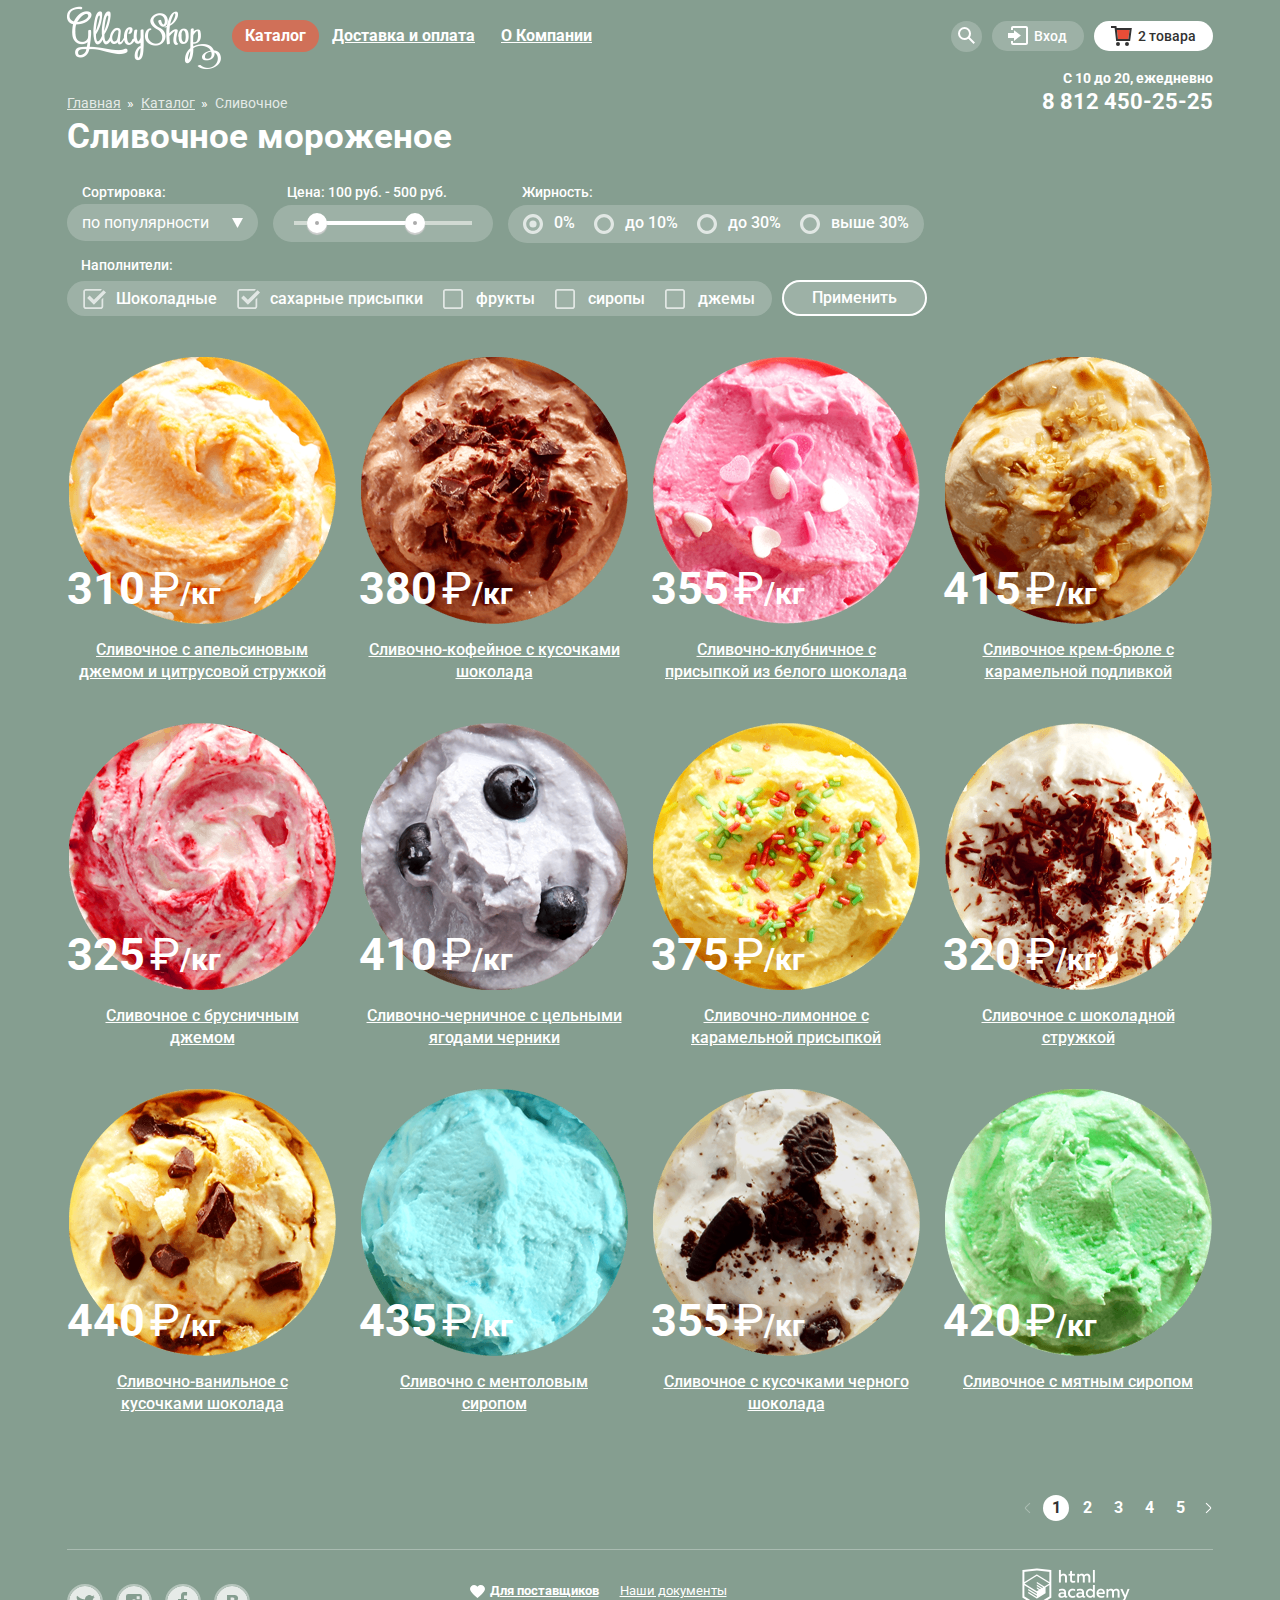
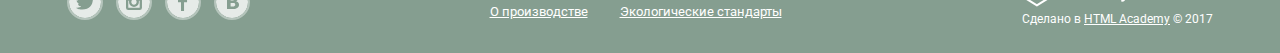
==== commit 26924537: "Готовый проект" ====
--- a/catalog.html
+++ b/catalog.html
@@ -190,11 +190,11 @@
 						<p class="filter-legend">Наполнители:</p>
 						<ul class="fillers-list">
 							<li class="fillers-item">
-								<input type="checkbox" class="filter-input filter-input-checkbox visually-hidden" id="filter-chocolate" name="chocolate" checked="">
+								<input type="checkbox" class="filter-input filter-input-checkbox visually-hidden" id="filter-chocolate" name="chocolate" checked>
 								<label for="filter-chocolate">Шоколадные</label>
 							</li>
 							<li class="fillers-item">
-								<input type="checkbox" class="filter-input filter-input-checkbox visually-hidden" id="filter-sugary" name="sugary" checked="">
+								<input type="checkbox" class="filter-input filter-input-checkbox visually-hidden" id="filter-sugary" name="sugary" checked>
 								<label for="filter-sugary">сахарные присыпки</label>
 							</li>
 							<li class="fillers-item">
--- a/css/style.css
+++ b/css/style.css
@@ -79,7 +79,9 @@
     text-shadow: 0 2px 5px rgba(160, 32, 11, .76);
 }
 
+.button:focus,
 .button:hover {
+	outline: none;
     background: -webkit-gradient(linear, left top, left bottom, from(#f58669), to(#ec6f5e));
     background: -webkit-linear-gradient(top, #f58669 0%, #ec6f5e 100%);
     background:      -o-linear-gradient(top, #f58669 0%, #ec6f5e 100%);
@@ -262,6 +264,12 @@
     background-color: #f8f7f4;
     -webkit-box-shadow: 0 20px 20px 1px rgba(0, 0, 0, .4);
             box-shadow: 0 20px 20px 1px rgba(0, 0, 0, .4);
+}
+
+.user-navigation input:valid {
+	font-weight: 700;
+	font-size: 16px;
+	line-height: 24px;
 }
 
 .search-link-form input {
@@ -557,7 +565,7 @@
     background-repeat: no-repeat;
 }
 
-td.basket-product-price {
+.basket-hover .basket-product-price {
     font-size: 15px;
     font-weight: bold;
     line-height: 18px;
@@ -855,6 +863,7 @@
 .banner-item-text {
     margin: 0;
     padding: 0;
+    padding-bottom: 75px;
 }
 
 .banner-item {
@@ -874,7 +883,7 @@
 .banner-item-crimson {
     background-image: url('../img/crimson-bg.jpg');
     background-color: #c51642;
-    background-repeat: no-repeat;
+    background-repeat: repeat;
 }
 
 .banner-item-chocolate {
@@ -882,7 +891,7 @@
 
     background-image: url('../img/chocolate-bg.jpg');
     background-color: #76554a;
-    background-repeat: no-repeat;
+    background-repeat: repeat;
 }
 
 .button-banner {
@@ -1039,6 +1048,7 @@
 
     margin: 0;
     padding: 0;
+    padding-bottom: 23px;
 
     list-style: none;
 
@@ -1052,17 +1062,21 @@
 .features-item {
     width: 540px;
     margin-left: 20px;
-}
-
-.features-item:nth-of-type(3n),
+    margin-bottom: 6px;
+}
+
+/*.features-item:nth-of-type(3n),
 .features-item:nth-of-type(4n) {
     margin-top: 6px;
-}
-
-.features-item:nth-of-type(2n),
-.feauters-item:nth-of-type(4n) {
+}*/
+
+.features-item:nth-of-type(2n) {
+    padding-right: 18px;
+}
+
+/*.features-item:nth-of-type(2n) {
     margin-left: 0;
-}
+}*/
 
 .features-item-text {
 	font-weight: 400;
@@ -1076,11 +1090,12 @@
     padding: 0;
 }
 
-.features-item-text-2,
+/*.features-item-text-2,
 .features-item-text-4 {
     margin-left: 37px;
     padding-right: 15px;
-}
+}*/
+
 
 .features-item-text::before {
     position: absolute;
@@ -1142,7 +1157,7 @@
     border-radius: 15px;
     background-image: url('../img/news-bg.jpg');
     background-color: #fff;
-    background-repeat: no-repeat;
+    background-repeat: repeat;
 }
 
 .news-list {
@@ -1174,6 +1189,7 @@
     width: 285px;
     margin: 0;
     margin-left: 18px;
+    padding-bottom: 50px;
 }
 
 .news-list a {
@@ -1185,6 +1201,7 @@
 }
 
 .news-list a:hover,
+.news-list a:focus,
 .news-list a:active {
     color: #e84d37;
 }
@@ -1208,7 +1225,7 @@
 
 .distribution-wraper {
     width: 529px;
-    height: 144px;
+    min-height: 144px;
     margin: auto;
     padding: 30px 21px;
     padding-right: 0;
@@ -1255,6 +1272,12 @@
 	box-shadow: inset 0px 0px 0px 3px rgba(46, 136, 228, .6);
 }
 
+.distribution-form input:valid {
+	font-weight: 700;
+	font-size: 16px;
+	line-height: 24px;
+}
+
 .distribution-button {
     padding-left: 19px;
     padding-right: 19px;
@@ -1354,7 +1377,7 @@
     color: #ffbc9e;
 }
 
-footer .container {
+.main-footer .container {
     display: -webkit-box;
     display: -ms-flexbox;
     display: flex;
@@ -1433,8 +1456,10 @@
 }
 
 .provider-item {
-    min-width: 140px;
+    min-width: 110px;
     margin-bottom: 5px;
+    margin-right: 20px;
+
 }
 
 .provider-item-love a {
@@ -1489,6 +1514,11 @@
     
 }
 
+@keyframes shake {
+  0%,100% { transform: translateX(0); box-shadow: 0 0 10px 1px red; }
+  10%,30%,50%,70%,90% { transform: translateX(-10px); }
+  20%,40%,60%,80% { transform: translateX(10px); }
+}
 
 .modal-feedback {
     position: fixed;
@@ -1516,6 +1546,10 @@
             animation-name: bounce;
     -webkit-animation-duration: .4s;
             animation-duration: .4s;
+}
+
+.modal-error {
+	animation: shake 0.6s;
 }
 
 .modal-overlay {
@@ -1595,6 +1629,10 @@
 	box-shadow: inset 0px 0px 0px 3px rgba(46, 136, 228, .6);
 }
 
+.feedback-form input:valid {
+	font-weight: 700;
+}
+
 .feedback-comments {
     font-size: 16px;
     line-height: 18px;
@@ -1720,7 +1758,7 @@
     margin-bottom: 41px;
 }
 
-form.filter {
+.filtres .filter {
     display: -webkit-box;
     display: -ms-flexbox;
     display: flex;
@@ -1754,17 +1792,20 @@
 
     -webkit-appearance: none;
     -moz-appearance: none;
+    -ms-appearance: none;
 }
 
 .sorting select::-ms-expand {
 	display: none;
 }
 
-select option {
+.filter option {
     color: #323232;
 }
 
-select:hover {
+.filter select:focus,
+.filter select:hover {
+	outline: none;
     color: #323232;
     background-image: url(../img/icon-select-open.svg);
     background-position: top 14px  right 15px;
@@ -1902,12 +1943,20 @@
 	opacity: 1;
 }
 
-.percent input[type='radio']:checked ~ label:before {
+.percent input[type="radio"]:checked + label::before {
     background-image: url('../img/radio-on.svg');
-    opacity: 1;
-}
-
-div.fillers {
+    opacity: 0.7;
+}
+
+.percent input[type="radio"]:disabled + label::before{
+	opacity: 0.3;
+}
+
+.percent input[type="radio"]:focus + label::before {
+	opacity: 1;
+}
+
+.filter .fillers {
 	margin-right: 10px;
 }
 
@@ -1980,9 +2029,17 @@
 	opacity: 1;
 }
 
-.fillers input:checked ~ label::before {
+.fillers input:checked + label::before {
     background-image: url(../img/checkbox-on.svg);
     background-size: 24px 20px;
+}
+
+.fillers input:disabled + label::before {
+	opacity: 0.3;
+}
+
+.fillers input:focus + label::before {
+	opacity: 1;
 }
 
 
@@ -2004,7 +2061,9 @@
     align-self: flex-end;
 }
 
+.filter-button:focus,
 .filter-button:hover {
+	outline: none;
     color: #323232;
     background-color: #fff;
 }
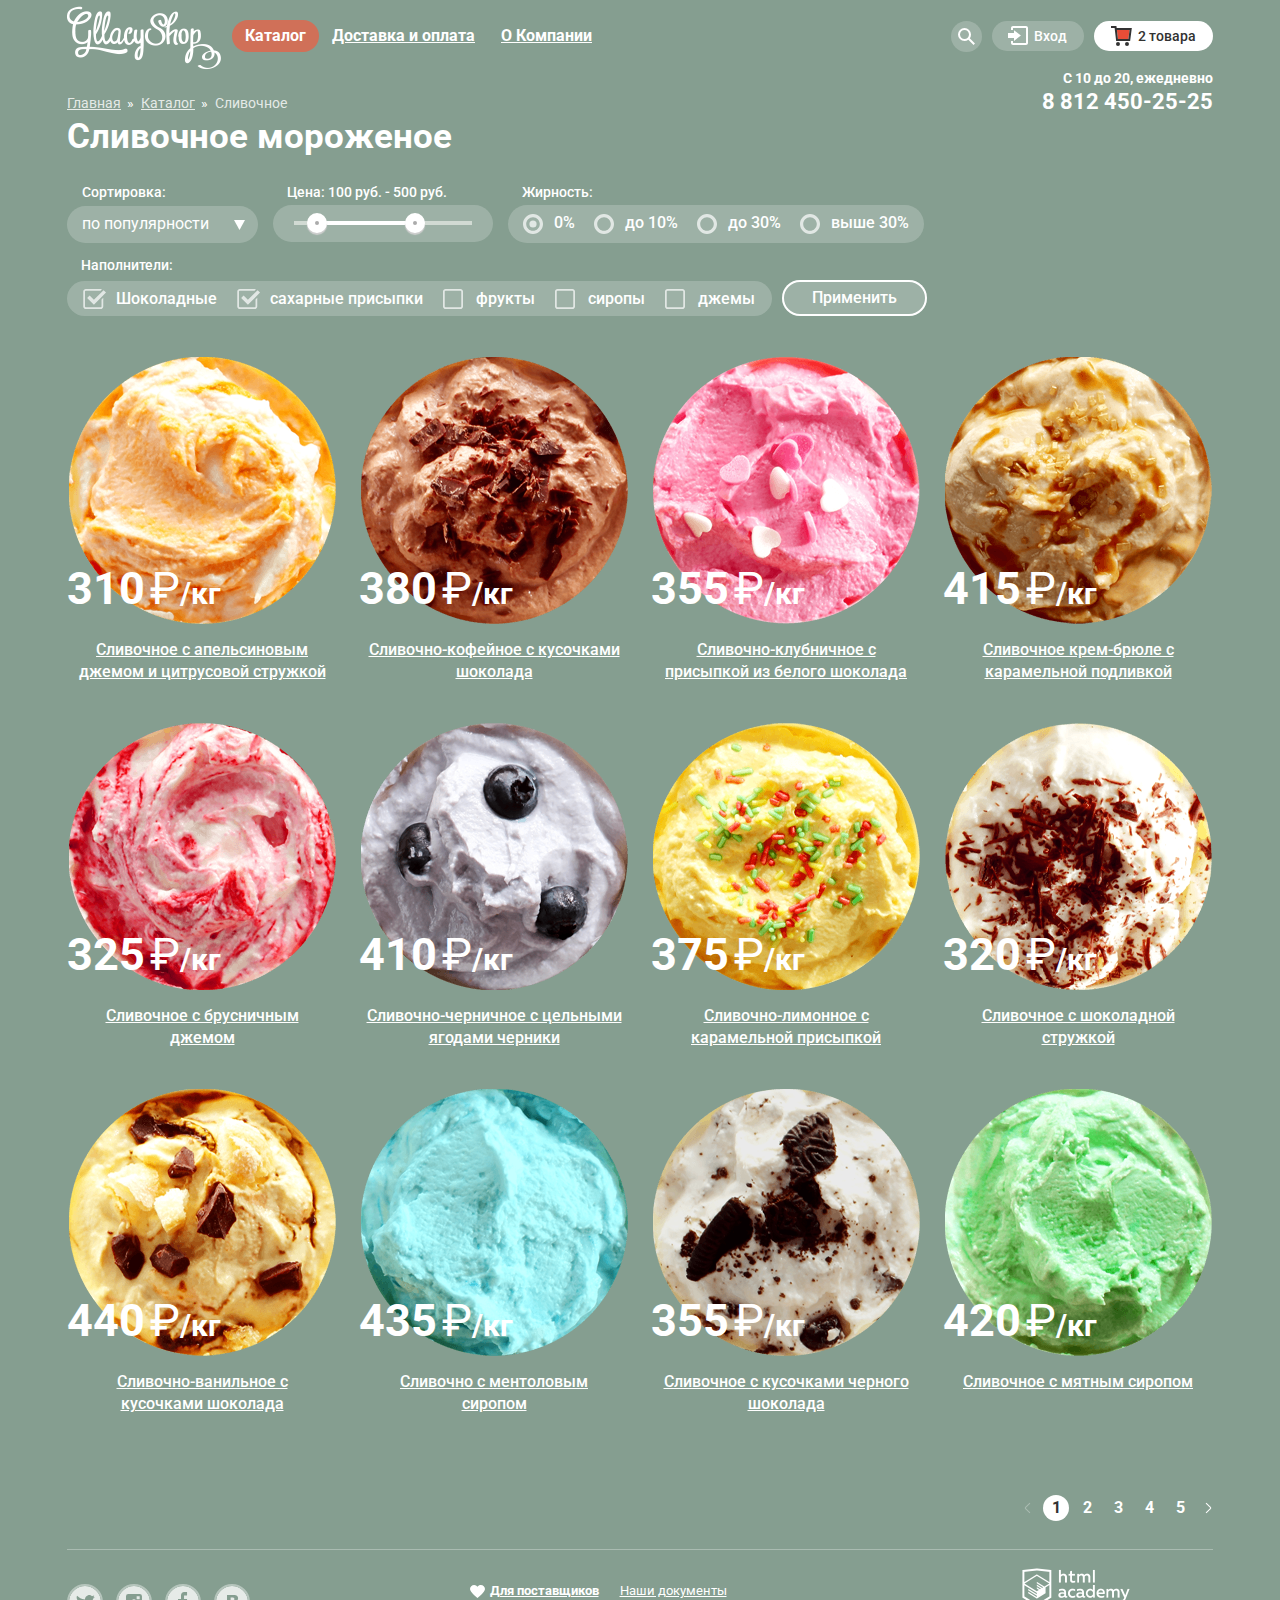
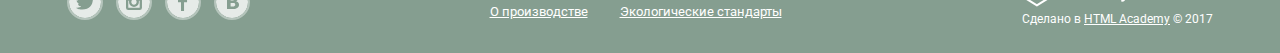
==== commit 807d29ae: "Готовый проект" ====
--- a/catalog.html
+++ b/catalog.html
@@ -5,7 +5,7 @@
     	<title>Каталог Глейси</title>
     	<link rel="stylesheet" href="css/normalize.css">
     	<link href="https://fonts.googleapis.com/css?family=Roboto:400,500,700&amp;subset=cyrillic" rel="stylesheet">
-    	<link rel="stylesheet" type="text/css" href="css/style.css">
+    	<link rel="stylesheet" type="text/css" href="css/style.min.css">
   	</head>
   	<body class="inner-page">
 		<header class="main-header">
--- a/css/style.min.css
+++ b/css/style.min.css
@@ -0,0 +1 @@
+@-webkit-keyframes bounce{0%{-webkit-transform:translateY(-2000px) rotate(0deg);transform:translateY(-2000px) rotate(0deg)}20%,60%{-webkit-transform:rotate(15deg);transform:rotate(15deg)}40%,80%{-webkit-transform:rotate(-15deg);transform:rotate(-15deg)}70%{-webkit-transform:translateY(30px);transform:translateY(30px)}90%{-webkit-transform:translate(-50px);transform:translate(-50px)}to{-webkit-transform:translate(0) rotate(0deg);transform:translate(0) rotate(0deg)}}@keyframes bounce{0%{-webkit-transform:translateY(-2000px) rotate(0deg);transform:translateY(-2000px) rotate(0deg)}20%,60%{-webkit-transform:rotate(15deg);transform:rotate(15deg)}40%,80%{-webkit-transform:rotate(-15deg);transform:rotate(-15deg)}70%{-webkit-transform:translateY(30px);transform:translateY(30px)}90%{-webkit-transform:translate(-50px);transform:translate(-50px)}to{-webkit-transform:translate(0) rotate(0deg);transform:translate(0) rotate(0deg)}}@keyframes shake{0%,to{transform:translateX(0);box-shadow:0 0 10px 1px red}10%,30%,50%,70%,90%{transform:translateX(-10px)}20%,40%,60%,80%{transform:translateX(10px)}}body{font-family:'Roboto',Arial,sans-serif;font-size:16px;font-weight:700;line-height:18px;-webkit-box-sizing:border-box;box-sizing:border-box;min-width:1200px;color:#fff;background-color:#859e90;background-repeat:repeat;background-position:top center}.basket-inner:hover .basket-hover,.inner-container,.login-link:hover .button-login-hover,.login-link:hover .hover-link,.search-link:hover .button-search-hover,.search-link:hover .hover-search{display:block}.container{width:1146px;margin:0 auto}.slider-container{-webkit-transition:background-image .4s ease,background-color .7s ease;-o-transition:background-image .4s ease,background-color .7s ease;transition:background-image .4s ease,background-color .7s ease;background-color:#849d8f;background-image:url(../img/ice-cream1-2.png);background-repeat:no-repeat;background-position:top -3px center}.visually-hidden{position:absolute;overflow:hidden;clip:rect(0 0 0 0);width:1px;height:1px;margin:-1px;padding:0;border:0}.button{font:inherit;font-size:18px;font-weight:700;line-height:24px;display:inline-block;padding:9px 22px 13px;cursor:pointer;text-align:center;vertical-align:top;text-decoration:none;color:#fff;border:0;border-radius:50px;background:-webkit-gradient(linear,left top,left bottom,from(#f26843),to(#e74a35));background:-webkit-linear-gradient(top,#f26843 0%,#e74a35 100%);background:-o-linear-gradient(top,#f26843 0%,#e74a35 100%);background:linear-gradient(to bottom,#f26843 0%,#e74a35 100%);background-color:#f26843;-webkit-box-shadow:0 2px 2px rgba(172,16,0,.64);box-shadow:0 2px 2px rgba(172,16,0,.64);text-shadow:0 2px 5px rgba(160,32,11,.76)}.button:focus,.button:hover{outline:0;background:-webkit-gradient(linear,left top,left bottom,from(#f58669),to(#ec6f5e));background:-webkit-linear-gradient(top,#f58669 0%,#ec6f5e 100%);background:-o-linear-gradient(top,#f58669 0%,#ec6f5e 100%);background:linear-gradient(to bottom,#f58669 0%,#ec6f5e 100%);-webkit-box-shadow:0 2px 2px #ac1000;box-shadow:0 2px 2px #ac1000}.button:active{background:-webkit-gradient(linear,left top,left bottom,from(#d84732),to(#e1613e));background:-webkit-linear-gradient(top,#d84732 0%,#e1613e 100%);background:-o-linear-gradient(top,#d84732 0%,#e1613e 100%);background:linear-gradient(to bottom,#d84732 0%,#e1613e 100%);-webkit-box-shadow:inset 0 2px 2px #ac1000;box-shadow:inset 0 2px 2px #ac1000}.main-navigation{font-size:16px;line-height:18px;margin-bottom:-4px;padding-top:6px;color:#fff}.main-navigation,.main-navigation .container{display:-webkit-box;display:-ms-flexbox;display:flex}.main-header-logo{width:154px;min-height:68px;margin-right:11px}.site-navigation{margin:0 0 8px}.site-navigation,.user-navigation{display:-webkit-box;display:-ms-flexbox;display:flex;padding:0;list-style:none;-webkit-box-pack:justify;-ms-flex-pack:justify;justify-content:space-between;-ms-flex-item-align:center;align-self:center;-ms-flex-wrap:wrap;flex-wrap:wrap}.site-navigation a,.user-navigation a{display:block;color:#fff}.site-navigation{min-width:373px}.site-navigation li{position:relative}.site-navigation-item>a{padding:7px 13px;border-radius:20px}.user-navigation{font-size:14px;line-height:16px;font-weight:500;min-width:242px;margin:0 0 8px auto}.user-navigation-item>a{position:relative;vertical-align:center;text-decoration:none;border-radius:30px;background-color:rgba(255,255,255,.2)}.user-navigation>li{margin-right:10px}.user-navigation>li:last-child{margin-right:0}.search-link{position:relative}.search-link>a{display:-webkit-box;display:-ms-flexbox;display:flex;flex-shrink:0;width:31px;height:31px;text-align:center;border-radius:50%;-webkit-box-pack:center;-ms-flex-pack:center;justify-content:center;-webkit-box-align:center;-ms-flex-align:center;align-items:center}.button-search-hover,.hover-search{position:absolute;right:0;display:none;width:300px}.hover-search{height:10px;top:30px;background-color:transparent}.button-search-hover{z-index:10;top:7px;padding:20px 15px;border:1px solid;border-radius:5px;background-color:#f8f7f4;-webkit-box-shadow:0 20px 20px 1px rgba(0,0,0,.4);box-shadow:0 20px 20px 1px rgba(0,0,0,.4)}.search-link-form input{font-size:14px;line-height:18px;-webkit-box-sizing:border-box;box-sizing:border-box;width:100%;padding:15px;color:#999;border:0;border-radius:5px;background-color:#fff;box-shadow:inset 0 0 0 2px rgba(178,178,178,.6)}.user-navigation input:valid{font-weight:700;font-size:16px;line-height:24px;color:#000}.user-navigation input:-ms-input-placeholder{font-weight:400}.user-navigation input:-moz-placeholder,.user-navigation input::-moz-placeholder{font-weight:400}.user-navigation input::-webkit-input-placeholder{font-weight:400}.user-navigation input::placeholder{font-weight:400}.search-link-form input:hover{box-shadow:inset 0 0 0 3px rgba(154,154,154,.6)}.search-link-form input:focus{outline:0;box-shadow:inset 0 0 0 3px rgba(46,136,228,.6)}.login-link{position:relative}.login-link-user{padding:7px 17px 7px 42px}.button-login-hover,.hover-link{position:absolute;right:0;display:none}.hover-link{height:10px;z-index:11;top:30px;width:277px;background-color:transparent}.button-login-hover{z-index:10;top:7px;width:237px;padding:20px;color:#323232;border-radius:5px;background-color:#f8f7f4;-webkit-box-shadow:0 20px 20px 1px rgba(0,0,0,.4);box-shadow:0 20px 20px 1px rgba(0,0,0,.4)}.login-link-form p,.password-info p{margin:0;padding:0}.login-link-form input{-webkit-box-sizing:border-box;box-sizing:border-box;width:100%;margin-bottom:20px;padding:15px;border:0;border-radius:5px;box-shadow:inset 0 0 0 2px rgba(178,178,178,.6)}.login-link-form input:hover{box-shadow:inset 0 0 0 3px rgba(154,154,154,.6)}.login-link-form input:focus{outline:0;box-shadow:inset 0 0 0 3px rgba(46,136,228,.6)}.login-link-footer{display:-webkit-box;display:-ms-flexbox;display:flex;-webkit-box-pack:justify;-ms-flex-pack:justify;justify-content:space-between;-webkit-box-align:center;-ms-flex-align:center;align-items:center}.password-info a{font-size:13px;font-weight:700;line-height:24px;color:#323232}.password-indo a:active,.password-info a:focus,.password-info a:hover{color:#e84d37;outline:0}.button-login-link{padding:10px 25px}.basket-link svg,.login-link-user svg{position:absolute;top:5px;left:16px}.basket-link{padding:7px 17px 7px 44px}.basket-link svg{left:17px}.site-navigation-item>a[href]:focus,.site-navigation-item>a[href]:hover,.user-navigation-item>a:focus,.user-navigation-item>a:hover{text-decoration:none;color:#333;background-color:#f7f6f3}.site-navigation-item>a[href]:active{box-shadow:inset 0 2px 2px 0 #696969}.basket a:active circle,.basket a:active path,.basket a:focus circle,.basket a:focus path,.basket a:hover circle,.basket a:hover path,.login-link a:active path,.login-link a:focus path,.login-link a:hover path,.search-link a:active path,.search-link a:focus path,.search-link a:hover path{fill:#333}li.basket-inner a{position:relative;font-weight:500;color:#323232;background-color:#fff}.basket-inner a:focus .basket-orange,.basket-inner a:hover .basket-orange{fill:#e84d37}.basket-inner::after{position:absolute;top:45px;right:0;width:120px;height:6px;content:'';background-color:transparent}.basket-hover,.basket-product{width:520px;background-color:#fff}.basket-hover{position:absolute;z-index:20;top:51px;right:0;display:none;min-height:220px;padding:10px;border-radius:5px;-webkit-box-shadow:0 20px 20px 1px rgba(0,0,0,.4);box-shadow:0 20px 20px 1px rgba(0,0,0,.4)}.basket-product{font-size:13px;line-height:16px;margin-bottom:5px;border-collapse:collapse;color:#323232}.basket-product td{padding:15px 10px;text-align:left}.basket-product-close{padding:10px;background-image:url(../img/product-close.png);background-repeat:no-repeat;background-position:50% 50%}.basket-product-row .basket-product-text{width:230px;padding-left:50px}.basket-product-text a::before{position:absolute;width:33px;height:33px;content:''}.basket-product-text-1 a::before,.basket-product-text-2 a::before{top:-7px;left:-45px;background-image:url(../img/product-text-1.png);background-repeat:no-repeat}.basket-product-text-2 a::before{top:0;background-image:url(../img/product-text-2.png)}.basket-hover .basket-product-price{font-size:15px;font-weight:700;line-height:18px;text-align:right}.basket-product tr:nth-last-of-type(2){border-bottom:1px solid #d3d3d3}.basket-hover .basket-hover-button{font-size:18px;line-height:24px;display:inline-block;vertical-align:middle;min-width:148px;margin-left:350px;padding:10px 13px;color:#fff}.site-navigation-current>a{text-decoration:none;background-color:#d07058}.catalog-navigation-hover{font-size:14px;position:absolute;z-index:20;top:31px;left:-6px;display:none;overflow:hidden;width:143px;margin:0;padding:7px 0 0;list-style:none;border-radius:5px}.product-item:hover div.product-link,.site-navigation li:hover .catalog-navigation-hover{display:block}.catalog-navigation-hover li{position:relative;background-color:#fff}.catalog-navigation-hover .catalog-navigation-current{background-color:#d07058}.catalog-navigation-hover a{font-weight:400;display:block;padding:8px 0 8px 20px;text-decoration:none;color:#323232}.catalog-navigation-item:first-child a{font-weight:700;padding-top:13px;padding-bottom:13px}.catalog-navigation-item:first-child::after{position:absolute;bottom:0;left:11px;width:120px;height:1px;content:'';background-color:rgba(0,0,0,.2)}.catalog-navigation-item:last-child a{padding-bottom:13px}.catalog-navigation-hover a:hover{background-color:rgba(208,112,88,.2)}.catalog-navigation-hover a:active{background-color:rgba(208,112,88,.6)}.container{margin-top:0;padding:0}.container,.inner-container{position:relative}.main-navigation-info{font-size:14px;line-height:16px;position:absolute;z-index:10;top:0;right:0;margin:0;padding:0;text-align:right}.main-navigation-info-time{margin:0 0 4px;padding:0}.main-navigation-info-tel{font-size:22px;line-height:24px;margin:0;padding:0}.slider{position:relative;margin-right:-2px;margin-bottom:2px;padding-top:319px;text-align:center;color:#fff}.slider-list{margin:0;padding:0;list-style:none}.slide{display:none}.slide-title{font-size:60px;font-weight:700;line-height:60px;width:700px;margin:0 auto 30px}.slider-controls{font-size:0;position:absolute;z-index:10;bottom:60px;left:1px}.slider-controls label{display:inline-block;width:17px;height:17px;margin-right:8px;cursor:pointer;vertical-align:top;border:2px solid #fff;border-radius:50%;background-color:transparent}.slider-controls label:hover{background-color:rgba(255,255,255,.4)}.product-slide-1:checked~.slider-container{background-color:#849d8f;background-image:url(../img/ice-cream1-2.png);background-repeat:no-repeat}.product-slide-2:checked~.slider-container{background-color:#8996a6;background-image:url(../img/ice-cream3-4.png);background-repeat:no-repeat}.product-slide-3:checked~.slider-container{background-color:#9d8b84;background-image:url(../img/ice-cream5-6.png);background-repeat:no-repeat}.product-slide-1:checked~.slider-container .slide-1,.product-slide-2:checked~.slider-container .slide-2,.product-slide-3:checked~.slider-container .slide-3{display:block}.product-slide-1:checked~.slider-container label[for=product-1],.product-slide-2:checked~.slider-container label[for=product-2],.product-slide-3:checked~.slider-container label[for=product-3]{background-color:#fff}.slide-button{font-size:32px;font-weight:700;line-height:44px;width:220px;margin-bottom:40px;padding:10px 29px 11px 31px}.banners{font-size:18px;font-weight:700;line-height:22px;color:#fff}.banner-list{display:-webkit-box;display:-ms-flexbox;display:flex;margin:0;padding:0;list-style:none;-webkit-box-pack:justify;-ms-flex-pack:justify;justify-content:space-between}.banners h3{font-size:35px;line-height:41px;margin:0 0 15px;padding:0}.banner-item-text{margin:0;padding:0 0 75px}.banner-item{position:relative;width:542px;min-height:212px;margin-right:26px;margin-bottom:40px;padding-top:15px;padding-right:20px;padding-left:18px;border-radius:15px}.banner-item-chocolate,.banner-item-crimson{background-image:url(../img/crimson-bg.jpg);background-color:#c51642;background-repeat:repeat}.banner-item-chocolate{margin-right:0;background-image:url(../img/chocolate-bg.jpg);background-color:#76554a}.button-banner{position:absolute;right:21px;bottom:23px}.product-list{display:-webkit-box;display:-ms-flexbox;display:flex;margin:0;padding:0;list-style:none;-ms-flex-wrap:wrap;flex-wrap:wrap}.product-item{position:relative;width:270px;margin-bottom:40px;margin-right:22px;text-align:center}.product-item:nth-of-type(4n){margin-right:0}.product-item a{font-weight:500;color:#fff}.product-item-hit::before{content:"";position:absolute;top:0;left:0;width:61px;height:61px;background-image:url(../img/product-hit.png);background-repeat:no-repeat}div.product-link{position:absolute;z-index:1;top:-5px;left:-10px;width:290px;min-height:380px;padding-bottom:20px;background-color:rgba(255,255,255,.2);box-shadow:0 20px 20px 0 rgba(0,0,0,.2);display:none}.button-product{position:absolute;bottom:19px;left:43px}.product-price{font-size:45px;line-height:13px;font-weight:700;position:absolute;top:180px;left:0}.features h3,.product-text{font-size:16px;line-height:22px;font-weight:500;margin:11px 0 0;padding:0 7px}.product-text a{font-weight:500;text-decoration:underline}.product-price span{font-size:30px}.product-price .product-price-unicode{font-size:45px;font-weight:400;margin-left:5px}.features{width:1146px;min-height:305px;margin-bottom:40px;color:#323232;border-top:1px solid transparent;border-radius:15px;background-image:url(../img/pattern-bg.jpg);background-color:#eadfc9;background-repeat:no-repeat}.features h3{font-size:24px;line-height:30px;margin:23px 20px 3px;padding:0;color:#323232}.features-list{font-size:16px;line-height:22px;display:-webkit-box;display:-ms-flexbox;display:flex;margin:0;padding:0 0 23px;list-style:none;-ms-flex-wrap:wrap;flex-wrap:wrap;-webkit-box-pack:justify;-ms-flex-pack:justify;justify-content:space-between}.features-item{width:540px;margin-left:20px;margin-bottom:6px}.features-item:nth-of-type(2n){padding-right:18px}.features-item-text{font-weight:400;color:#323232;position:relative;margin:18px 0 0 56px;padding:0}.features-item-text::before{position:absolute;z-index:10;width:49px;height:49px;content:''}.features-item-text-1::before{top:-13px;left:-55px;background-image:url(../img/features-photo1.png)}.features-item-text-2::before{top:-13px;left:-58px;background-image:url(../img/features-photo2.png)}.features-item-text-3::before{top:-15px;left:-55px;background-image:url(../img/features-photo3.png)}.features-item-text-4::before{top:-15px;left:-58px;background-image:url(../img/features-photo4.png)}.index-column{display:-webkit-box;display:-ms-flexbox;display:flex;margin-bottom:39px;-webkit-box-pack:justify;-ms-flex-pack:justify;justify-content:space-between}.news,.news-list{margin:0;padding:0;color:#323232}.news{width:560px;min-height:220px;border-radius:15px;background-image:url(../img/news-bg.jpg);background-color:#fff;background-repeat:repeat}.news-list{list-style:none}.news-list h3{font-size:16px;font-weight:500;line-height:22px;margin:24px 0 3px 20px;padding:0;color:#323232}.news-item-text{font-size:24px;width:285px;margin:0 0 0 18px;padding-bottom:50px}.news-list a{line-height:30px;text-decoration:underline;color:#323232}.news-list a:active,.news-list a:focus,.news-list a:hover{color:#e84d37}.distribution{font-weight:400;display:-webkit-box;display:-ms-flexbox;display:flex;width:560px;min-height:220px;margin:0;padding:0;color:#5a5a5a;border-radius:15px;background-image:url(../img/email-bg.png)}.distribution-wraper{width:529px;min-height:144px;margin:auto;padding:30px 0 30px 21px;border-radius:15px;background-color:#f8f7f4}.distribution-text{font-size:16px;line-height:22px;margin:-4px 0 34px;padding:0 20px 0 0}.distribution-form input[type=email]{font-size:16px;line-height:24px;font-weight:400;width:335px;margin-top:2px;margin-right:12px;padding:9px 13px 11px;border:0;border-radius:5px;box-shadow:inset 0 0 0 2px rgba(178,178,178,.6)}.distribution-form input:hover,.feedback-form .feedback-comments:hover,.feedback-form input[type=email]:hover,.feedback-form input[type=text]:hover{box-shadow:inset 0 0 0 3px rgba(154,154,154,.6)}.distribution-form input:focus,.feedback-form .feedback-comments:focus,.feedback-form input[type=email]:focus,.feedback-form input[type=text]:focus{outline:0;box-shadow:inset 0 0 0 3px rgba(46,136,228,.6)}.distribution-form input:valid{font-weight:700;font-size:16px;line-height:24px}.distribution-form input:-ms-input-placeholder{font-weight:400}.distribution-form input:-moz-placeholder,.distribution-form input::-moz-placeholder{font-weight:400}.distribution-form input::-webkit-input-placeholder{font-weight:400}.distribution-form input::placeholder{font-weight:400}.distribution-button{padding-left:19px;padding-right:19px}.map{position:relative;width:1200px;min-height:430px;margin-bottom:16px;margin-left:-27px;color:#323232;background-color:transparent}.contact-info,.map iframe,.map img{position:absolute;z-index:1}.map img{z-index:0;top:0;left:0}.contact-info{font-size:14px;font-weight:400;line-height:20px;z-index:2;top:63px;right:27px;width:252px;min-height:241px;padding:32px 25px;color:#323232;border-radius:15px;background-color:#fdfefe}.contact-info-address{margin:0 0 15px;padding:0}.contact-info span{font-size:18px;font-weight:700;line-height:24px}.contact-info-tel{margin:0 0 22px;padding:0}.contact-info-tel span{display:block;margin-top:6px;margin-bottom:2px}.contact-button{padding:11px 26px}.main-footer ul{font-size:13px;font-weight:400;line-height:16px;margin:0;padding:0;list-style:none}.main-footer a{text-decoration:underline;color:#fff}.breadcrumbs a:active,.breadcrumbs a:focus,.breadcrumbs a:hover,.main-footer a:active,.main-footer a:focus,.main-footer a:hover{color:#ffbc9e}.footer-social-list,.main-footer .container{display:-webkit-box;display:-ms-flexbox;display:flex}.main-footer .container{margin-top:18px;padding-bottom:26px;-webkit-box-pack:justify;-ms-flex-pack:justify;justify-content:space-between}.footer-social{width:260px;margin-top:16px}.footer-social-list{margin:0;padding:0;list-style:none}.footer-social-item{margin-right:13px}.footer-social-item svg{border:2px solid rgba(255,255,255,.5);border-radius:50%}.fillers-list li:last-child,.footer-social-item:last-child,.percent li:last-child{margin-right:0}.button-social{opacity:.8}.button-social:focus,.button-social:hover{opacity:1;outline:0}.button-social:hover svg{border:2px solid rgba(255,255,255,.7)}.button-social:active svg{opacity:.8}.provider{width:360px;margin-top:15px;margin-left:-10px}.provider-list{display:-webkit-box;display:-ms-flexbox;display:flex;margin:0;padding:0;-ms-flex-wrap:wrap;flex-wrap:wrap}.provider-item{min-width:110px;margin-bottom:5px;margin-right:20px}.provider-item-love a{font-weight:700;position:relative}.provider-item-love svg{position:absolute;top:2px;left:-20px}.footer-copyright{width:191px;padding-left:0}.footer-copyright a,.footer-copyright p{font-size:12px;font-weight:400;line-height:16px;margin:0;padding:0}.modal-feedback{position:fixed;z-index:12;top:200px;left:50%;display:none;width:430px;margin-left:-215px;padding:20px 25px 95px;color:#323232;border-radius:15px;background-color:#f8f7f3}.modal-show{display:block;-webkit-animation-name:bounce;animation-name:bounce;-webkit-animation-duration:.4s;animation-duration:.4s}.modal-error{animation:shake .6s}.modal-overlay{position:fixed;display:none;z-index:11;width:100%;height:100%;background-color:#000;opacity:.5}.modal-overlay-show{display:block}.modal-feedback h3{font-size:24px;font-weight:700;line-height:28px;margin:0 0 20px;color:#323232}.modal-feedback p{margin:0 0 20px;padding:0}.modal-feedback p:last-child{margin-bottom:0}.feedback-form input[type=email],.feedback-form input[type=text]{width:237px;padding:10px 15px}.feedback-form .feedback-button{position:absolute;right:25px;bottom:25px}.feedback-form .feedback-comments,.feedback-form input[type=email],.feedback-form input[type=text]{font:inherit;font-weight:400;box-sizing:border-box;color:#000;background-color:#fff;border:0;border-radius:5px;-moz-box-shadow:inset 0 0 0 2px rgba(178,178,178,.6);box-shadow:inset 0 0 0 2px rgba(178,178,178,.6)}.feedback-form input:valid,.feedback-form textarea:valid{font-weight:700}.feedback-form input:-ms-input-placeholder,.feedback-form textarea:-ms-input-placeholder{font-weight:400}.feedback-form input:-moz-placeholder,.feedback-form input::-moz-placeholder,.feedback-form textarea:-moz-placeholder,.feedback-form textarea::-moz-placeholder{font-weight:400}.feedback-form input::-webkit-input-placeholder,.feedback-form textarea::-webkit-input-placeholder{font-weight:400}.feedback-form input::placeholder,.feedback-form textarea::placeholder{font-weight:400}.feedback-comments{font-size:16px;line-height:18px;box-sizing:border-box;width:100%;padding:10px 15px}.modal-feedback .modal-close{font-size:0;position:absolute;top:15px;right:15px;width:18px;height:18px;cursor:pointer;border:0;background-color:transparent}.modal-feedback .modal-close::after,.modal-feedback .modal-close::before{position:absolute;top:8px;left:-1px;width:20px;height:2px;content:'';background-color:#323232}.modal-feedback .modal-close::before{-webkit-transform:rotate(45deg);-ms-transform:rotate(45deg);transform:rotate(45deg)}.modal-feedback .modal-close::after{-webkit-transform:rotate(-45deg);-ms-transform:rotate(-45deg);transform:rotate(-45deg)}.inner-page{font-family:'Roboto',Arial,sans-serif}.inner-container{padding-top:25px}.page-title{font-size:35px;font-weight:700;line-height:41px;margin:0 0 27px;padding:0;color:#fff}.breadcrumbs{font-weight:400;display:-webkit-box;display:-ms-flexbox;display:flex;margin:0 0 5px;padding:0;list-style:none;color:#fff}.breadcrumbs li{position:relative;margin-right:20px}.breadcrumbs,.breadcrumbs a,.filtres{font-size:14px;line-height:16px}.breadcrumbs a{color:rgba(255,255,255,.8);font-weight:400}.breadcrumbs span{position:absolute;left:60px}.filtres{font-weight:500;margin-bottom:41px}.filtres .filter{display:-webkit-box;display:-ms-flexbox;display:flex;-ms-flex-wrap:wrap;flex-wrap:wrap}.filter select,.filter ul{color:#fff;border-radius:25px;background-color:rgba(255,255,255,.2)}.filter>div{margin-right:15px}.sorting select{font-size:16px;line-height:19px;height:37px;padding:7px 32px 9px 15px;background-image:url(../img/icon-select.svg);background-repeat:no-repeat;background-position:top 50% right 13px;border:0;-webkit-appearance:none;-moz-appearance:none;-ms-appearance:none}.sorting select::-ms-expand{display:none}.filter option{color:#323232}.filter select:focus,.filter select:hover{outline:0;color:#323232;background-image:url(../img/icon-select-open.svg);background-position:top 50% right 13px}.sorting p{margin:0 0 6px;padding:0 0 0 15px}.range-filter{width:220px}.percent p,.range-filter p{margin:0 0 5px;padding:0 0 0 14px}.range-controls{position:relative;height:21px;padding-top:16px;padding-right:21px;padding-left:21px;border-radius:25px;background-color:rgba(255,255,255,.2)}.range-controls .scale{height:4px;background-color:#d1dad3}.range-controls .bar{width:60%;height:4px;margin-left:10%;background-color:#fff}.range-controls .toggle{position:absolute;top:8px;left:0;width:4px;height:4px;padding:0;cursor:pointer;border:8px solid #fff;border-radius:50%;background-color:#ababab;-webkit-box-shadow:0 2px 1px 0 #cfcfcf;box-shadow:0 2px 1px 0 #cfcfcf}.range-controls .toggle-min{left:34px}.range-controls .toggle-max{left:132px}.percent ul{min-width:345px;margin:0;padding:9px 15px;list-style:none;-ms-flex-wrap:wrap;flex-wrap:wrap;-webkit-box-pack:justify;-ms-flex-pack:justify;justify-content:space-between}.percent li{font-size:16px;line-height:18px;margin-right:19px}.percent label,.percent ul{display:-webkit-box;display:-ms-flexbox;display:flex}.percent label:before{display:block;width:26px;height:20px;margin-right:5px;content:'';background-image:url(../img/radio-off.svg);background-repeat:no-repeat;background-size:20px;opacity:.7}.fillers label:hover::before,.percent label:hover::before{opacity:1}.percent input[type=radio]:checked+label::before{background-image:url(../img/radio-on.svg);opacity:.7}.percent input[type=radio]:disabled+label::before{opacity:.3}.percent input[type=radio]:focus+label::before{opacity:1}.filter .fillers{margin-right:10px}.fillers .fillers-list,.fillers label{display:-webkit-box;display:-ms-flexbox;display:flex}.fillers .fillers-list{font-size:16px;line-height:18px;-ms-flex-wrap:wrap;flex-wrap:wrap;min-width:630px;margin:0;padding:5px 17px 5px 16px;list-style:none;-webkit-box-pack:justify;-ms-flex-pack:justify;justify-content:space-between}.fillers-list li{margin-right:20px}.fillers p{margin:14px 0 8px;padding:0 0 0 14px}.fillers label{-webkit-box-align:center;-ms-flex-align:center;align-items:center}.fillers label::before{display:block;width:25px;height:25px;margin-right:8px;vertical-align:center;content:'';background-image:url(../img/checkbox-off.svg);background-repeat:no-repeat;background-size:20px 20px;background-position:0;opacity:.7}.fillers input:checked+label::before{background-image:url(../img/checkbox-on.svg);background-size:24px 20px}.fillers input:disabled+label::before{opacity:.3}.fillers input:focus+label::before{opacity:1}.filter-button{font-size:16px;line-height:18px;font-weight:500;min-height:32px;padding:9px 30px;color:#fff;border:0;border-radius:25px;background-color:rgba(255,255,255,.2);box-shadow:inset 0 0 0 2px #fff;-ms-flex-item-align:end;align-self:flex-end}.filter-button:focus,.filter-button:hover{outline:0;color:#323232;background-color:#fff}.filter-button:active{background-color:rgba(255,255,255,.5);box-shadow:inset 0 2px 1px 0 #696969}.pagination,.pagination-list{display:-webkit-box;display:-ms-flexbox;display:flex}.pagination{margin-top:40px;margin-bottom:28px;-webkit-box-align:center;-ms-flex-align:center;align-items:center;-webkit-box-pack:end;-ms-flex-pack:end;justify-content:flex-end}.pagination-list{margin:0 10px 0 6px;padding:0;list-style:none;-webkit-box-pack:justify;-ms-flex-pack:justify;justify-content:space-between}.pagination-item a{font-size:16px;line-height:26px;display:inline-block;width:26px;height:26px;margin-left:5px;text-align:center;vertical-align:middle;text-decoration:none;color:#fff;border-radius:50%}.pagination-item a[href]:focus,.pagination-item a[href]:hover{background-color:rgba(255,255,255,.2);outline:0}.pagination-item a[href]:active,.pagination-item-current a{color:#323232;background-color:#fff}.pagination-toggle{font-size:0;position:relative;display:block;width:10px;height:13px;cursor:pointer}.pagination-toggle::after,.pagination-toggle::before{position:absolute;width:1px;height:7px;content:'';background-color:#fff}.pagination-toggle::before{top:0;left:5px;-webkit-transform:rotate(45deg);-ms-transform:rotate(45deg);transform:rotate(45deg)}.pagination-toggle::after{top:5px;left:5px}.pagination-toggle-next::before,.pagination-toggle::after{-webkit-transform:rotate(-45deg);-ms-transform:rotate(-45deg);transform:rotate(-45deg)}.pagination-toggle-next::after{-webkit-transform:rotate(45deg);-ms-transform:rotate(45deg);transform:rotate(45deg)}.pagination-disabled{opacity:.3}.inner-container{border-bottom:1px solid rgba(255,255,255,.3)}